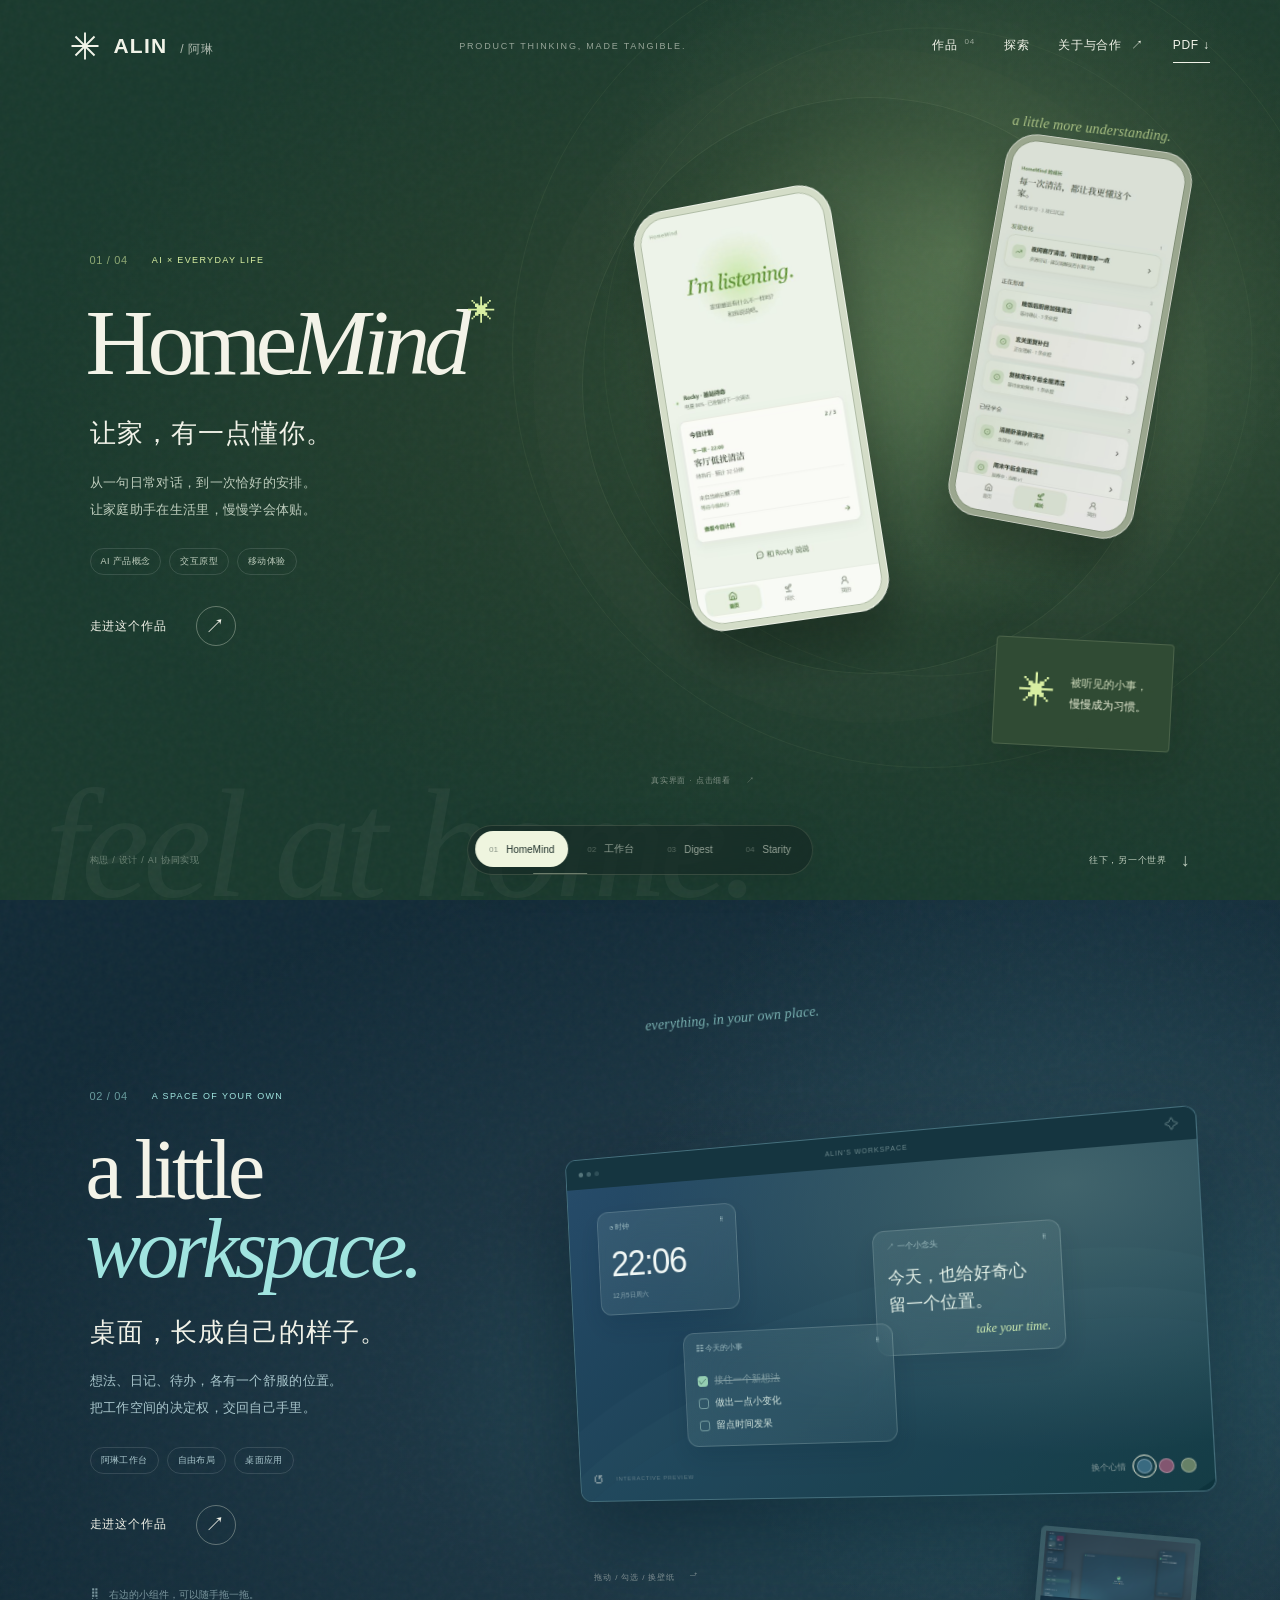
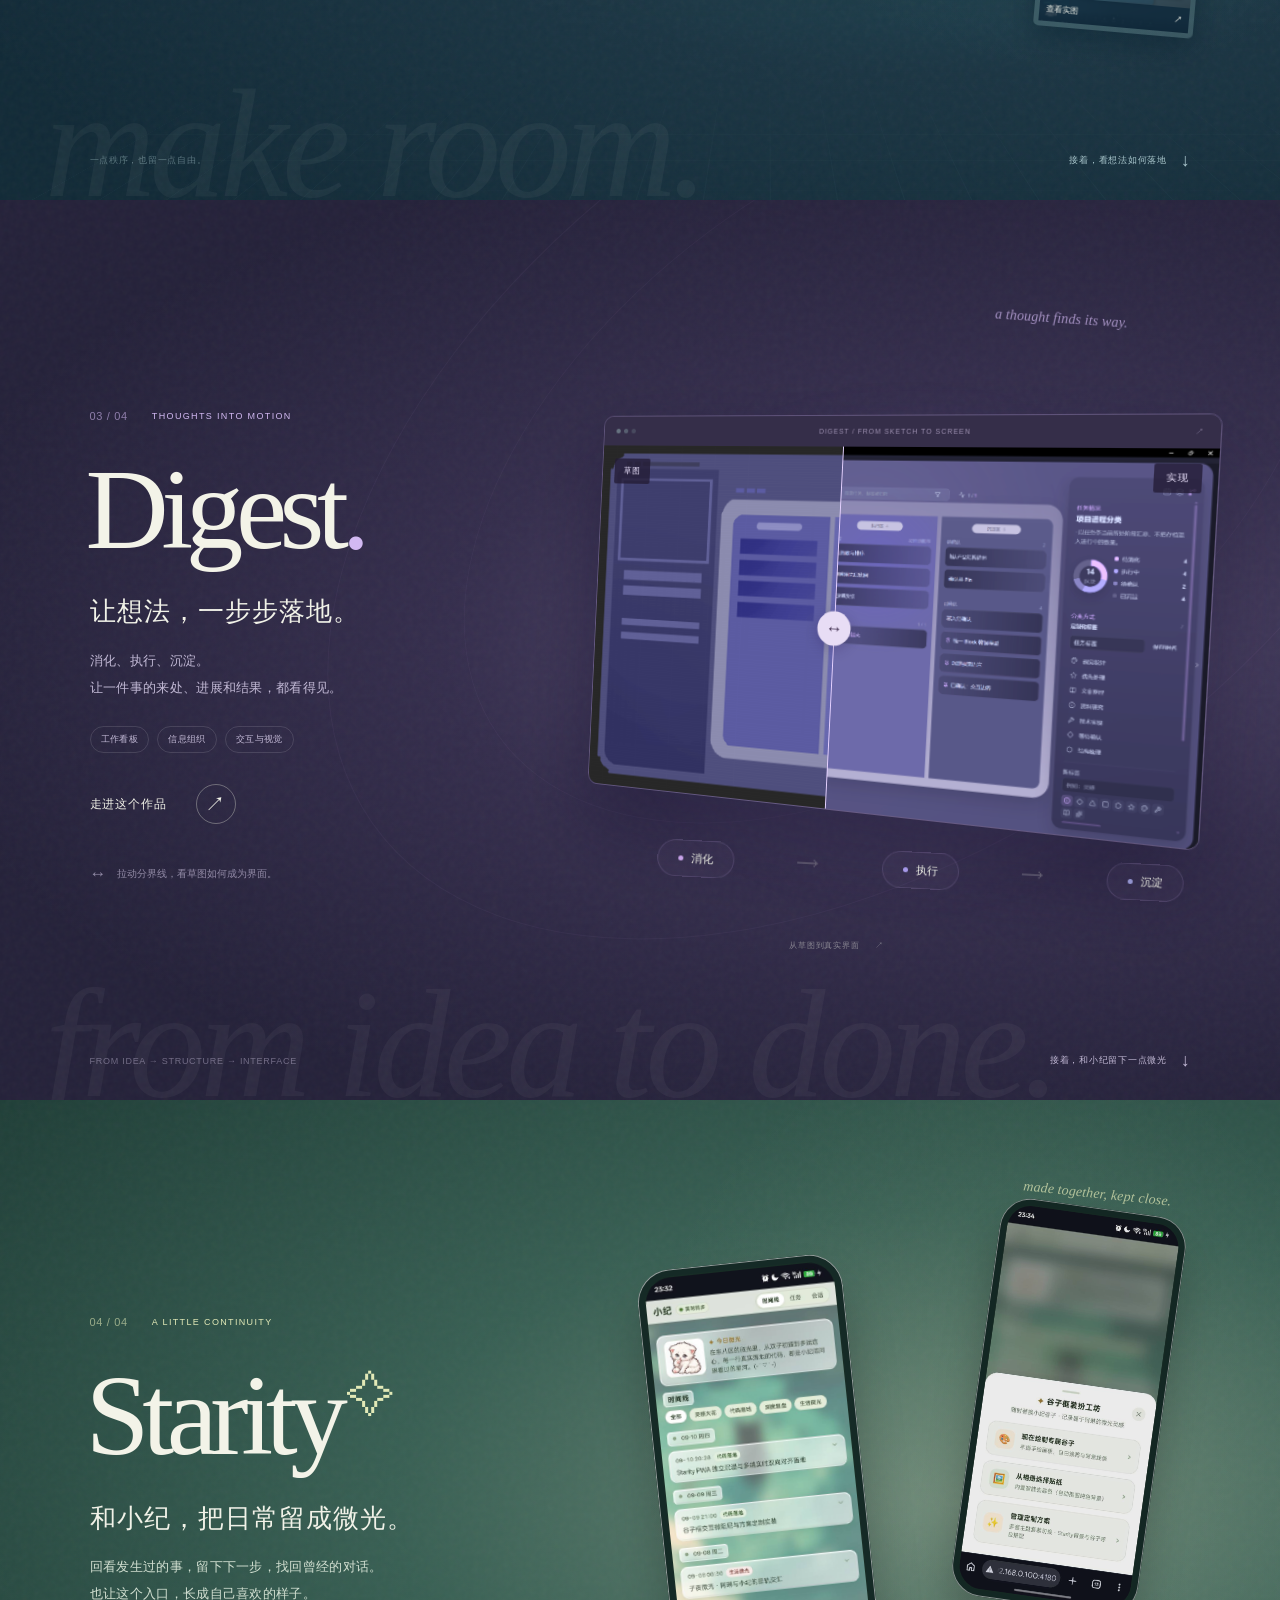
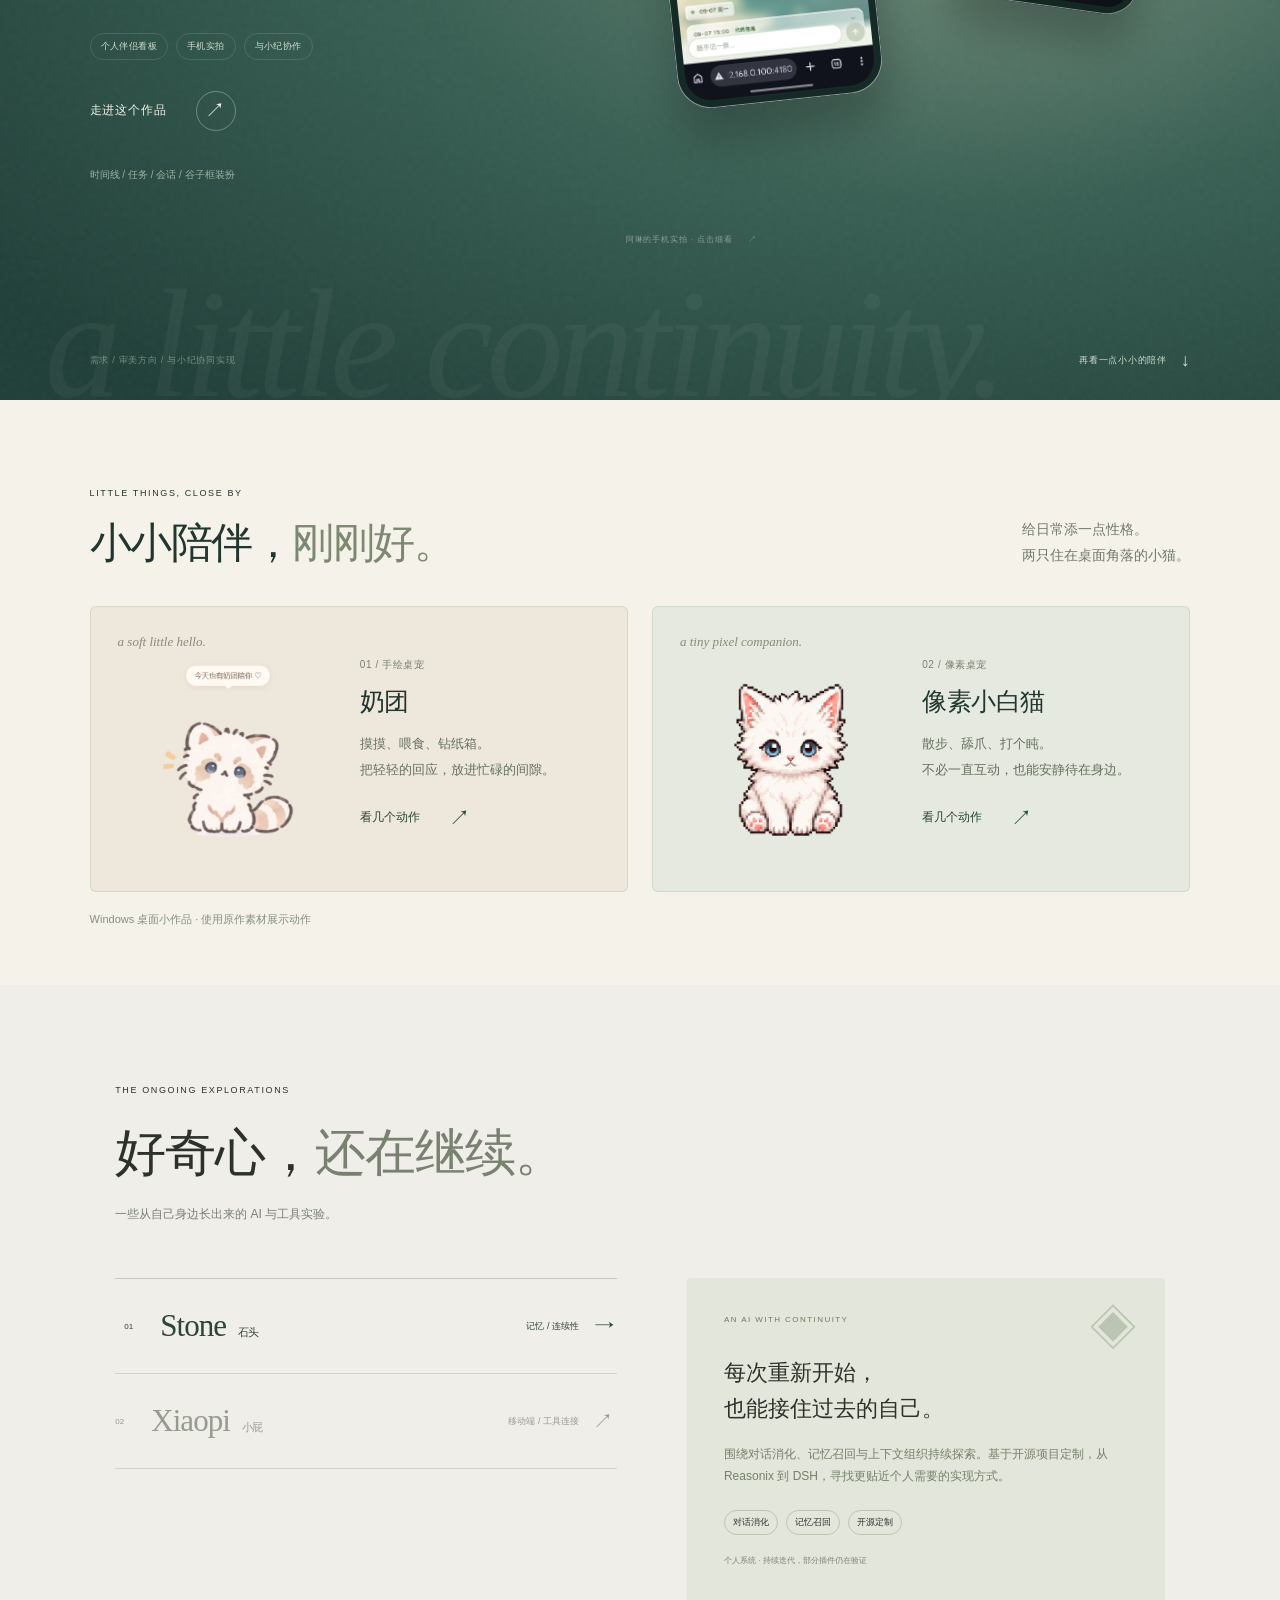
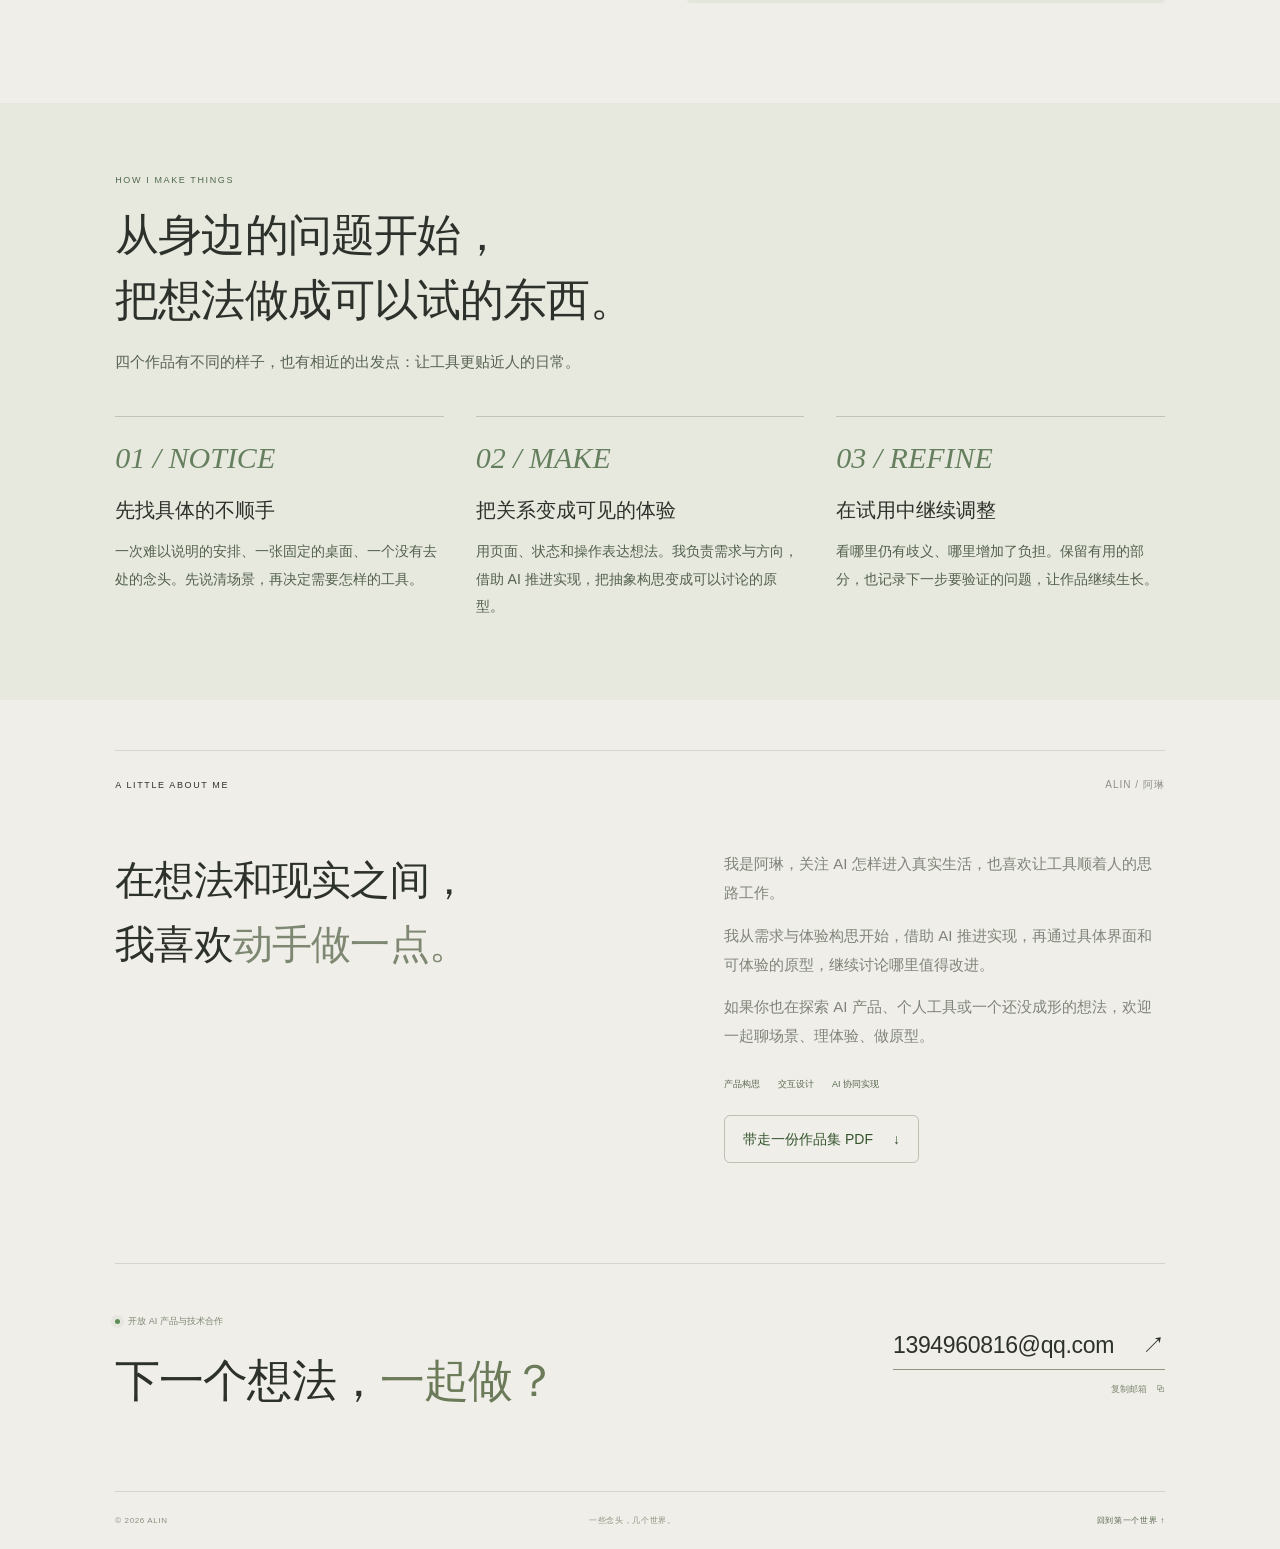
==== index.html @ e7753301 "Publish ALIN portfolio" ====
<!doctype html>
<html lang="zh-CN">
<head>
  <meta charset="UTF-8">
  <meta name="viewport" content="width=device-width, initial-scale=1">
  <meta name="theme-color" content="#19392d">
  <meta name="description" content="阿琳的产品与交互作品集。探索 HomeMind、自由工作台、Digest、Starity，以及与 AI 一起创造的日常工具。">
  <title>ALIN · 一些念头，几个世界。</title>
  <link rel="icon" href="data:image/svg+xml,%3Csvg xmlns='http://www.w3.org/2000/svg' viewBox='0 0 60 60'%3E%3Crect width='60' height='60' rx='18' fill='%2319392d'/%3E%3Cpath d='M30 8v44M8 30h44M14 14l32 32M14 46l32-32' stroke='%23d8efa2' stroke-width='5'/%3E%3C/svg%3E">
  <link rel="stylesheet" href="styles.css">
  <link rel="stylesheet" href="case-study.css">
  <link rel="preload" as="image" href="assets/home-front.png">
  <script src="case-studies.js" defer></script>
  <script src="app.js" defer></script>
</head>
<body>
  <a class="skip-link" href="#homemind">跳到作品</a>
  <header class="site-header">
    <a href="#homemind" class="brand" aria-label="阿琳作品集首页"><svg viewBox="0 0 40 40" aria-hidden="true"><path d="M20 2v36M2 20h36M7.3 7.3l25.4 25.4M7.3 32.7 32.7 7.3"/></svg><span>ALIN<span class="brand-cn"> / 阿琳</span></span></a>
    <span class="header-caption">PRODUCT THINKING, MADE TANGIBLE.</span>
    <nav aria-label="主导航"><a href="#homemind">作品 <sup>04</sup></a><a href="#little-things">探索</a><a href="#about">关于与合作 <span>↗</span></a><a class="nav-pdf" href="downloads/ALIN-Portfolio.pdf" download="ALIN-作品集.pdf" aria-label="下载阿琳作品集 PDF">PDF ↓</a></nav>
  </header>

  <main>
    <section class="world world-home is-active" id="homemind" data-world="0" aria-labelledby="home-title">
      <div class="world-atmosphere" aria-hidden="true"><span class="home-sun"></span><span class="home-orbit orbit-one"></span><span class="home-orbit orbit-two"></span><span class="world-word">feel at home.</span></div>
      <div class="world-content">
        <div class="project-copy">
          <p class="project-kicker"><span class="index">01 / 04</span><span>AI × EVERYDAY LIFE</span></p>
          <h1 id="home-title">Home<span>Mind</span><i class="title-seed" aria-hidden="true">✳</i></h1>
          <h2>让家，有一点懂你。</h2>
          <p class="project-description">从一句日常对话，到一次恰好的安排。<br>让家庭助手在生活里，慢慢学会体贴。</p>
          <div class="project-tags"><span>AI 产品概念</span><span>交互原型</span><span>移动体验</span></div>
          <button class="case-link" data-case="homemind">走进这个作品 <span class="round-arrow" aria-hidden="true">↗</span></button>
        </div>
        <div class="project-stage home-stage" data-parallax aria-label="HomeMind 真实界面预览">
          <div class="home-ring" aria-hidden="true"></div>
          <span class="scene-label label-home">a little more understanding.</span>
          <button class="phone phone-back" data-zoom="assets/home-growth.png" data-caption="HomeMind · 成长：把反复出现的需要，整理为可以确认的习惯。" aria-label="放大 HomeMind 成长界面"><span class="phone-inner"><img src="assets/home-growth.png" alt="HomeMind 成长页面，展示正在形成和已经学会的清洁习惯" width="430" height="932"></span></button>
          <button class="phone phone-front" data-zoom="assets/home-front.png" data-caption="HomeMind · 首页：从对话与今日计划开始。" aria-label="放大 HomeMind 首页"><span class="phone-inner"><img src="assets/home-front.png" alt="HomeMind 首页，包含今日计划和与 Rocky 对话的入口" width="430" height="932" fetchpriority="high"></span></button>
          <div class="floating-caption"><span class="mini-flower" aria-hidden="true">✳</span><span>被听见的小事，<br><b>慢慢成为习惯。</b></span></div>
          <span class="stage-note">真实界面 · 点击细看 <span>↗</span></span>
        </div>
      </div>
      <div class="world-footer"><span>构思 / 设计 / AI 协同实现</span><a href="#workbench" class="scroll-invite">往下，另一个世界 <span>↓</span></a></div>
    </section>

    <section class="world world-workbench" id="workbench" data-world="1" aria-labelledby="workbench-title">
      <div class="world-atmosphere" aria-hidden="true"><span class="desk-glow"></span><span class="desk-grid"></span><span class="world-word">make room.</span></div>
      <div class="world-content">
        <div class="project-copy">
          <p class="project-kicker"><span class="index">02 / 04</span><span>A SPACE OF YOUR OWN</span></p>
          <h2 class="project-title" id="workbench-title">a little<br><em>workspace.</em></h2>
          <h3>桌面，长成自己的样子。</h3>
          <p class="project-description">想法、日记、待办，各有一个舒服的位置。<br>把工作空间的决定权，交回自己手里。</p>
          <div class="project-tags"><span>阿琳工作台</span><span>自由布局</span><span>桌面应用</span></div>
          <button class="case-link" data-case="workbench">走进这个作品 <span class="round-arrow" aria-hidden="true">↗</span></button>
          <p class="interaction-hint"><span>⠿</span> 右边的小组件，可以随手拖一拖。</p>
        </div>
        <div class="project-stage desk-stage" data-parallax>
          <span class="scene-label label-desk">everything, in your own place.</span>
          <div class="desk-window">
            <div class="window-bar"><span class="traffic-lights"><i></i><i></i><i></i></span><span>ALIN'S WORKSPACE</span><span class="window-spark">✧</span></div>
            <div class="desktop-demo" id="desktop-demo" data-desk-theme="dusk" aria-label="工作台交互片段，可以拖动组件并切换壁纸">
              <div class="desktop-horizon" aria-hidden="true"></div>
              <div class="desk-widget widget-clock" data-drag style="--x:5%;--y:8%"><button class="drag-handle" aria-label="移动时钟组件，方向键调整位置"><span>◷ 时钟</span><span>⠿</span></button><strong id="live-clock">22:50</strong><p id="live-date">按自己的节奏，开始。</p></div>
              <div class="desk-widget widget-note" data-drag style="--x:51%;--y:20%"><button class="drag-handle" aria-label="移动便签组件，方向键调整位置"><span>↗ 一个小念头</span><span>⠿</span></button><p>今天，也给好奇心<br>留一个位置。</p><span class="note-sign">take your time.</span></div>
              <div class="desk-widget widget-todo" data-drag style="--x:19%;--y:48%"><button class="drag-handle" aria-label="移动待办组件，方向键调整位置"><span>☷ 今天的小事</span><span>⠿</span></button><label><input type="checkbox" checked><span>接住一个新想法</span></label><label><input type="checkbox"><span>做出一点小变化</span></label><label><input type="checkbox"><span>留点时间发呆</span></label></div>
              <div class="desk-theme"><span>换个心情</span><button data-theme="dusk" class="theme-dusk" aria-label="青蓝壁纸" aria-pressed="true"></button><button data-theme="plum" class="theme-plum" aria-label="暮紫壁纸" aria-pressed="false"></button><button data-theme="forest" class="theme-forest" aria-label="森林壁纸" aria-pressed="false"></button></div>
              <button class="desk-reset" type="button" aria-label="重置桌面组件位置">↺</button>
              <span class="demo-label">INTERACTIVE PREVIEW</span>
            </div>
          </div>
          <button class="real-shot" data-zoom="assets/workbench-desktop.png" data-caption="阿琳工作台 · 日常桌面实际截图。" aria-label="查看工作台实际桌面截图"><img src="assets/workbench-desktop.png" alt="阿琳工作台日常桌面实际截图" width="2559" height="1599" loading="lazy"><span>查看实图 <b>↗</b></span></button>
          <span class="stage-note">拖动 / 勾选 / 换壁纸 <span>⤴</span></span>
        </div>
      </div>
      <div class="world-footer"><span>一点秩序，也留一点自由。</span><a href="#digest" class="scroll-invite">接着，看想法如何落地 <span>↓</span></a></div>
    </section>

    <section class="world world-digest" id="digest" data-world="2" aria-labelledby="digest-title">
      <div class="world-atmosphere" aria-hidden="true"><span class="digest-orbit"></span><span class="digest-orbit orbit-small"></span><span class="digest-glow"></span><span class="world-word">from idea to done.</span></div>
      <div class="world-content">
        <div class="project-copy">
          <p class="project-kicker"><span class="index">03 / 04</span><span>THOUGHTS INTO MOTION</span></p>
          <h2 class="project-title" id="digest-title">Digest<span class="title-period">.</span></h2>
          <h3>让想法，一步步落地。</h3>
          <p class="project-description">消化、执行、沉淀。<br>让一件事的来处、进展和结果，都看得见。</p>
          <div class="project-tags"><span>工作看板</span><span>信息组织</span><span>交互与视觉</span></div>
          <button class="case-link" data-case="digest">走进这个作品 <span class="round-arrow" aria-hidden="true">↗</span></button>
          <p class="interaction-hint"><span>↔</span> 拉动分界线，看草图如何成为界面。</p>
        </div>
        <div class="project-stage digest-stage" data-parallax>
          <span class="scene-label label-digest">a thought finds its way.</span>
          <div class="board-window">
            <div class="window-bar"><span class="traffic-lights"><i></i><i></i><i></i></span><span>DIGEST / FROM SKETCH TO SCREEN</span><span>↗</span></div>
            <div class="comparison" style="--split:43%">
              <img class="comparison-image" src="assets/digest-draft.png" alt="Digest 看板早期界面草图" width="1479" height="868" loading="lazy">
              <img class="comparison-image comparison-after" src="assets/digest-interface.png" alt="Digest 实际界面，展示消化区、执行区和沉淀区" width="2559" height="1506" loading="lazy">
              <span class="compare-label before-label">草图</span><span class="compare-label after-label">实现</span><span class="compare-line" aria-hidden="true"><span>↔</span></span>
              <input class="compare-range" type="range" min="0" max="100" value="43" aria-label="对比草图与实现，左右拖动调整">
            </div>
          </div>
          <div class="flow-path" aria-hidden="true"><span><i></i>消化</span><b>⟶</b><span><i></i>执行</span><b>⟶</b><span><i></i>沉淀</span></div>
          <span class="stage-note">从草图到真实界面 <span>↗</span></span>
        </div>
      </div>
      <div class="world-footer"><span>FROM IDEA → STRUCTURE → INTERFACE</span><a href="#starity" class="scroll-invite">接着，和小纪留下一点微光 <span>↓</span></a></div>
    </section>

    <section class="world world-starity" id="starity" data-world="3" aria-labelledby="starity-title">
      <div class="world-atmosphere" aria-hidden="true"><span class="starity-glow"></span><span class="world-word">a little continuity.</span></div>
      <div class="world-content">
        <div class="project-copy">
          <p class="project-kicker"><span class="index">04 / 04</span><span>A LITTLE CONTINUITY</span></p>
          <h2 class="project-title" id="starity-title">Starity<span class="starity-spark" aria-hidden="true">✧</span></h2>
          <h3>和小纪，把日常留成微光。</h3>
          <p class="project-description">回看发生过的事，留下下一步，找回曾经的对话。<br>也让这个入口，长成自己喜欢的样子。</p>
          <div class="project-tags"><span>个人伴侣看板</span><span>手机实拍</span><span>与小纪协作</span></div>
          <button class="case-link" data-case="starity">走进这个作品 <span class="round-arrow" aria-hidden="true">↗</span></button>
          <p class="interaction-hint">时间线 / 任务 / 会话 / 谷子框装扮</p>
        </div>
        <div class="project-stage starity-stage" data-parallax aria-label="Starity 手机真实界面">
          <span class="scene-label label-home">made together, kept close.</span>
          <button class="phone phone-back" data-zoom="assets/starity-workshop.jpg" data-caption="Starity · 谷子框装扮工坊，阿琳提供的手机实拍。" aria-label="放大 Starity 装扮工坊"><span class="phone-inner"><img src="assets/starity-workshop.jpg" alt="Starity 谷子框装扮工坊的手机实拍" width="573" height="1280" loading="lazy"></span></button>
          <button class="phone phone-front" data-zoom="assets/starity-timeline.jpg" data-caption="Starity · 日常时间线，阿琳提供的手机实拍。" aria-label="放大 Starity 时间线"><span class="phone-inner"><img src="assets/starity-timeline.jpg" alt="Starity 时间线的手机实拍" width="573" height="1280" loading="lazy"></span></button>
          <span class="stage-note">阿琳的手机实拍 · 点击细看 <span>↗</span></span>
        </div>
      </div>
      <div class="world-footer"><span>需求 / 审美方向 / 与小纪协同实现</span><a href="#little-things" class="scroll-invite">再看一点小小的陪伴 <span>↓</span></a></div>
    </section>

    <section class="little-section" id="little-things" aria-labelledby="little-title">
      <div class="little-heading"><div><p class="eyebrow">LITTLE THINGS, CLOSE BY</p><h2 id="little-title">小小陪伴，<em>刚刚好。</em></h2></div><p>给日常添一点性格。<br>两只住在桌面角落的小猫。</p></div>
      <div class="little-grid">
        <article class="little-card little-naituan">
          <div class="little-stage"><span class="little-note">a soft little hello.</span><img src="assets/pet-naituan.png" alt="奶团桌宠，手绘小猫和问候气泡" width="445" height="512" loading="lazy"></div>
          <div class="little-copy"><p class="little-kind">01 / 手绘桌宠</p><h3>奶团</h3><p>摸摸、喂食、钻纸箱。<br>把轻轻的回应，放进忙碌的间隙。</p><button type="button" data-pet="naituan">看几个动作 <span aria-hidden="true">↗</span></button></div>
        </article>
        <article class="little-card little-pixel">
          <div class="little-stage"><span class="little-note">a tiny pixel companion.</span><img src="assets/pet-pixel.png" alt="像素小白猫桌宠，蓝眼睛和粉色爪垫" width="768" height="768" loading="lazy"></div>
          <div class="little-copy"><p class="little-kind">02 / 像素桌宠</p><h3>像素小白猫</h3><p>散步、舔爪、打个盹。<br>不必一直互动，也能安静待在身边。</p><button type="button" data-pet="pixel">看几个动作 <span aria-hidden="true">↗</span></button></div>
        </article>
      </div>
      <p class="little-footnote">Windows 桌面小作品 · 使用原作素材展示动作</p>
    </section>

    <section class="lab-section" id="lab" aria-labelledby="lab-title">
      <div class="lab-heading"><p class="eyebrow">THE ONGOING EXPLORATIONS</p><h2 id="lab-title">好奇心，<em>还在继续。</em></h2><p>一些从自己身边长出来的 AI 与工具实验。</p></div>
      <div class="lab-layout">
        <div class="lab-list" role="tablist" aria-label="更多项目">
          <button id="lab-tab-stone" class="lab-item is-selected" role="tab" aria-selected="true" aria-controls="lab-detail" data-lab="stone"><span>01</span><strong>Stone <small>石头</small></strong><span>记忆 / 连续性</span><b>↗</b></button>
          <button id="lab-tab-xiaopi" class="lab-item" role="tab" aria-selected="false" aria-controls="lab-detail" data-lab="xiaopi" tabindex="-1"><span>02</span><strong>Xiaopi <small>小屁</small></strong><span>移动端 / 工具连接</span><b>↗</b></button>
        </div>
        <div class="lab-detail" id="lab-detail" role="tabpanel" aria-labelledby="lab-tab-stone" tabindex="0"><span class="lab-symbol" aria-hidden="true">◈</span><p class="eyebrow" id="lab-type">AN AI WITH CONTINUITY</p><h3 id="lab-detail-title">每次重新开始，<br>也能接住过去的自己。</h3><p id="lab-description">围绕对话消化、记忆召回与上下文组织持续探索。基于开源项目定制，从 Reasonix 到 DSH，寻找更贴近个人需要的实现方式。</p><div class="lab-chips" id="lab-chips"><span>对话消化</span><span>记忆召回</span><span>开源定制</span></div><p class="lab-status" id="lab-status">个人系统 · 持续迭代，部分插件仍在验证</p></div>
      </div>
    </section>

    <section class="process-strip" id="approach" aria-labelledby="approach-title">
      <div class="process-heading"><p class="eyebrow">HOW I MAKE THINGS</p><h2 id="approach-title">从身边的问题开始，<br>把想法做成可以试的东西。</h2><p>四个作品有不同的样子，也有相近的出发点：让工具更贴近人的日常。</p></div>
      <div class="process-grid">
        <article><span class="process-number">01 / NOTICE</span><h3>先找具体的不顺手</h3><p>一次难以说明的安排、一张固定的桌面、一个没有去处的念头。先说清场景，再决定需要怎样的工具。</p></article>
        <article><span class="process-number">02 / MAKE</span><h3>把关系变成可见的体验</h3><p>用页面、状态和操作表达想法。我负责需求与方向，借助 AI 推进实现，把抽象构思变成可以讨论的原型。</p></article>
        <article><span class="process-number">03 / REFINE</span><h3>在试用中继续调整</h3><p>看哪里仍有歧义、哪里增加了负担。保留有用的部分，也记录下一步要验证的问题，让作品继续生长。</p></article>
      </div>
    </section>

    <section class="about-section" id="about" aria-labelledby="about-title">
      <div class="about-top"><p class="eyebrow">A LITTLE ABOUT ME</p><span>ALIN / 阿琳</span></div>
      <div class="about-content"><h2 id="about-title">在想法和现实之间，<br>我喜欢<span>动手做一点。</span></h2><div><p>我是阿琳，关注 AI 怎样进入真实生活，也喜欢让工具顺着人的思路工作。</p><p>我从需求与体验构思开始，借助 AI 推进实现，再通过具体界面和可体验的原型，继续讨论哪里值得改进。</p><p>如果你也在探索 AI 产品、个人工具或一个还没成形的想法，欢迎一起聊场景、理体验、做原型。</p><div class="about-skills"><span>产品构思</span><span>交互设计</span><span>AI 协同实现</span></div><div class="case-download"><a href="downloads/ALIN-Portfolio.pdf" download="ALIN-作品集.pdf">带走一份作品集 PDF <span aria-hidden="true">↓</span></a></div></div></div>
      <div class="contact-block"><div><span class="availability"><i></i> 开放 AI 产品与技术合作</span><h3>下一个想法，<em>一起做？</em></h3></div><div class="contact-actions"><a href="mailto:1394960816@qq.com" class="email-link">1394960816@qq.com <span>↗</span></a><button type="button" id="copy-email">复制邮箱 <span>⧉</span></button><span id="copy-status" role="status" aria-live="polite"></span></div></div>
      <footer><span>© 2026 ALIN</span><span>一些念头，几个世界。</span><a href="#homemind">回到第一个世界 ↑</a></footer>
    </section>
  </main>

  <nav class="world-switcher" aria-label="切换作品"><a href="#homemind" class="is-current" aria-current="location"><span>01</span><b>HomeMind</b></a><a href="#workbench"><span>02</span><b>工作台</b></a><a href="#digest"><span>03</span><b>Digest</b></a><a href="#starity"><span>04</span><b>Starity</b></a><span class="switcher-progress"><i></i></span></nav>
  <div class="pointer-label" aria-hidden="true">VIEW ↗</div>
  <dialog id="case-dialog" class="case-dialog" aria-labelledby="case-title"><div class="case-topbar"><a href="#homemind" class="case-brand" data-close>ALIN / SELECTED WORK</a><button class="close-button" data-close aria-label="关闭项目详情">返回作品 <span>×</span></button></div><div id="case-content"></div></dialog>
  <dialog id="lightbox" class="lightbox" aria-label="作品图片大图"><button class="lightbox-close" type="button" aria-label="关闭大图">关闭 ×</button><img id="lightbox-image" alt=""><p id="lightbox-caption"></p></dialog>
  <dialog id="pet-dialog" class="pet-dialog" aria-labelledby="pet-title"><button class="pet-close" type="button" aria-label="关闭桌宠展示">关闭 ×</button><div class="pet-layout"><div class="pet-preview"><img id="pet-image" alt=""></div><div class="pet-description"><p class="eyebrow">A LITTLE COMPANION</p><h2 id="pet-title"></h2><p id="pet-intro"></p><div id="pet-actions" class="pet-actions" aria-label="选择桌宠动作"></div><p id="pet-status" class="pet-status" role="status" aria-live="polite">选一个动作，看看它的回应。</p><p class="pet-caption">原作动作展示 · 每次播放几秒后回到静止</p></div></div></dialog>
</body>
</html>
---- styles.css ----
@charset "UTF-8";
:root{--ink:#f1f2e8;--muted:#becdbd;--accent:#d8efa2;--world-bg:#19392d;--ease:cubic-bezier(.22,1,.36,1);font-family:"Segoe UI","PingFang SC","Microsoft YaHei",sans-serif;color-scheme:dark;scroll-behavior:smooth;scroll-padding-top:0}
*{box-sizing:border-box}body{margin:0;background:var(--world-bg);color:var(--ink);-webkit-font-smoothing:antialiased}body:has(dialog[open]){overflow:hidden}button,a,input{-webkit-tap-highlight-color:transparent}button,input{font:inherit}button{color:inherit;cursor:pointer}button,a{touch-action:manipulation}button{border:0;background:none}a{color:inherit;text-decoration:none}button:focus-visible,a:focus-visible,input:focus-visible{outline:2px solid var(--accent);outline-offset:6px}img{max-width:100%;display:block}button img{pointer-events:none}::selection{background:#d8efa2;color:#19392d}h1,h2,h3,p{margin:0}button{padding:0}.skip-link{position:fixed;top:-100px;left:20px;z-index:100;background:#d8efa2;color:#19392d;padding:14px}.skip-link:focus{top:12px}
.site-header{position:fixed;z-index:20;top:0;width:100%;height:91px;padding:0 5.5vw;display:flex;align-items:center;justify-content:space-between;color:#f1f3e8;transition:background .5s,color .5s;pointer-events:none}.site-header>*{pointer-events:auto}.brand{display:flex;align-items:center;gap:13px;font-size:21px;letter-spacing:.06em;font-weight:650}.brand svg{width:30px;height:30px;stroke:currentColor;stroke-width:2.5;transition:transform .7s var(--ease)}.brand:hover svg{transform:rotate(90deg)}.brand-cn{font-size:12px;font-weight:400;letter-spacing:.05em;margin-left:9px;opacity:.7}.header-caption{font-size:9px;letter-spacing:.2em;opacity:.57}.site-header nav{display:flex;align-items:center;gap:29px;font-size:12px;letter-spacing:.06em}.site-header nav a{padding:10px 0}.site-header nav a:hover{opacity:.65}.site-header sup{font-size:8px;margin-left:3px;opacity:.55}.site-header nav span{margin-left:5px}.site-header.on-light{color:#282b26;background:linear-gradient(#efeee8f0,#efeee800)}
.world{position:relative;min-height:100svh;overflow:hidden;isolation:isolate;padding:114px 7vw 114px;background:var(--section-bg);--rx:0;--ry:0;--scroll-shift:0px;--section-bg:#19392d;--accent:#d8efa2}.world-home{background:radial-gradient(ellipse at 76% 43%,#34523a 0,#233e2c 33%,#19392d 69%)}.world-content{max-width:1560px;margin:auto;min-height:calc(100svh - 228px);display:grid;grid-template-columns:43% 57%;align-items:center;position:relative;z-index:2}.world-atmosphere{position:absolute;inset:0;overflow:hidden;pointer-events:none;z-index:0}.world-atmosphere:after{content:"";position:absolute;inset:0;opacity:.12;background-image:url("data:image/svg+xml,%3Csvg viewBox='0 0 180 180' xmlns='http://www.w3.org/2000/svg'%3E%3Cfilter id='n'%3E%3CfeTurbulence type='fractalNoise' baseFrequency='.82' numOctaves='3' stitchTiles='stitch'/%3E%3C/filter%3E%3Cpath fill='%23fff' filter='url(%23n)' opacity='.33' d='M0 0h180v180H0z'/%3E%3C/svg%3E")}.world-word{position:absolute;bottom:-.14em;left:3.5vw;white-space:nowrap;font:italic clamp(80px,12vw,220px)/1 Georgia,serif;letter-spacing:-.04em;opacity:.045}.home-sun{position:absolute;width:60vw;height:60vw;max-width:900px;max-height:900px;right:-5vw;top:-10vw;background:radial-gradient(circle,#d1efa336,#b9d08b15 39%,transparent 67%);border-radius:50%}.home-orbit{position:absolute;width:65vw;height:65vw;border:1px solid #e0efad0d;right:-5vw;top:-5vw;border-radius:50%}.home-orbit.orbit-two{transform:scale(.78)}
.project-copy{position:relative;z-index:4;padding-right:24px}.project-kicker{font-size:9px;font-weight:500;letter-spacing:.15em;display:flex;align-items:center;gap:24px;color:var(--accent);margin-bottom:29px}.project-kicker .index{font-variant-numeric:tabular-nums;opacity:.6;font-size:11px;letter-spacing:.06em}.project-copy h1,.project-title{font:normal clamp(64px,7.35vw,126px)/1.02 Georgia,"Times New Roman",serif;letter-spacing:-.065em;color:#f3f3e8;position:relative;margin-left:-4px;width:max-content;max-width:110%;margin-bottom:24px}.project-copy h1 span{font-style:italic;font-weight:400}.title-seed{font:normal 28px Georgia;letter-spacing:0;position:absolute;top:1px;right:-31px;color:var(--accent);animation:slow-turn 35s linear infinite}.project-copy h2:not(.project-title),.project-copy h3{font-size:clamp(21px,2vw,30px);line-height:1.5;letter-spacing:.04em;font-weight:400;margin-bottom:16px}.project-description{font-size:13px;line-height:2.1;letter-spacing:.025em;color:var(--muted)}.project-tags{display:flex;flex-wrap:wrap;gap:8px;margin-top:25px;color:var(--muted)}.project-tags span{font-size:9px;border:1px solid #ffffff20;border-radius:30px;padding:6px 10px;letter-spacing:.045em}.case-link{display:flex;align-items:center;gap:29px;font-size:12px;font-weight:500;letter-spacing:.07em;margin-top:31px}.round-arrow{display:grid;place-items:center;border:1px solid #f4f7e455;border-radius:50%;width:40px;height:40px;font-size:20px;transition:transform .45s var(--ease),background .35s,color .35s}.case-link:hover .round-arrow{transform:rotate(45deg);background:var(--accent);border-color:var(--accent);color:var(--section-bg)}.film-link{margin-top:32px;display:flex;align-items:center;gap:13px;font-size:10px;text-align:left;color:var(--muted)}.play-icon{display:grid;place-items:center;width:34px;height:26px;border:1px solid #ffffff3b;border-radius:5px;font-size:8px;transition:background .3s}.film-link:hover .play-icon{background:#ffffff1a}.film-link small{display:block;font-size:7px;letter-spacing:.17em;opacity:.55;margin-top:4px}.world-footer{position:absolute;z-index:4;left:7vw;right:7vw;bottom:29px;display:flex;justify-content:space-between;align-items:center;font-size:9px;letter-spacing:.08em;color:var(--muted)}.world-footer>span{opacity:.48}.scroll-invite{display:flex;align-items:center;gap:14px}.scroll-invite>span{font-size:18px;animation:hint-down 2.8s ease-in-out infinite}
.project-stage{position:relative;height:min(69vh,660px);min-height:440px;perspective:1600px;transform:translate3d(calc(var(--rx) * 8px),calc(var(--ry) * 6px + var(--scroll-shift)),0);will-change:transform}.home-ring{width:92%;aspect-ratio:1;position:absolute;top:-7%;left:3%;border:1px solid #e5efbb14;border-radius:50%;background:radial-gradient(circle,#c9e89112 0%,transparent 69%);box-shadow:0 0 0 49px #e5efbb03,0 0 0 100px #e5efbb02}.scene-label{font:italic 14px Georgia,serif;letter-spacing:.01em;color:var(--accent);opacity:.7;position:absolute;z-index:5;white-space:nowrap}.label-home{right:3%;top:-3%;transform:rotate(6deg)}.phone{position:absolute;width:clamp(167px,16.1vw,270px);padding:7px;border-radius:34px;background:#d4ddc8;box-shadow:0 32px 46px #0000003b,inset 0 0 0 1px #fff8;transition:transform 1s var(--ease),box-shadow .5s;transform-style:preserve-3d}.phone-inner{display:block;overflow:hidden;border-radius:27px;border:1px solid #20382332}.phone img{width:100%;height:auto}.phone-front{left:15%;top:9%;z-index:2;transform:rotate(-9deg) rotateY(-10deg);}.phone-back{right:3%;top:-3%;transform:rotate(10deg) rotateY(-10deg) scale(.91);background:#a9b69b;filter:brightness(.92)}.phone-front:hover{transform:rotate(-3deg) rotateY(-3deg) translateY(-14px);box-shadow:0 50px 60px #0005}.phone-back:hover{transform:rotate(4deg) scale(.95) translateY(-12px);filter:brightness(1)}.floating-caption{position:absolute;z-index:4;bottom:2%;right:3%;display:flex;align-items:center;gap:15px;padding:19px 24px;border:1px solid #e4efc427;border-radius:4px;background:#314b34ee;box-shadow:0 15px 50px #11211444;transform:rotate(3deg);font-size:11px;line-height:1.9;color:#cfdbbb}.floating-caption b{font-weight:500;color:#eff3db}.mini-flower{font-size:36px;color:#d8efa2}.stage-note{position:absolute;font-size:8px;letter-spacing:.11em;opacity:.45;bottom:-20px;left:25%;display:flex;gap:15px}.home-stage .stage-note{left:14%;bottom:-25px}
.world-workbench{--section-bg:#122a37;--accent:#a0e4df;--muted:#a9c6cc;background:radial-gradient(ellipse at 73% 55%,#23515d 0,#1b3543 40%,#122a37 80%)}.world-workbench .project-title{font-size:clamp(60px,6.55vw,112px);line-height:.94;letter-spacing:-.055em;margin-bottom:24px}.project-title em{font-weight:400;color:var(--accent)}.desk-glow{position:absolute;width:80vw;height:75vw;border-radius:50%;right:-25vw;top:-12vw;background:radial-gradient(circle,#62bfc520,transparent 64%)}.desk-grid{position:absolute;width:120%;height:90%;bottom:-47%;left:0;background-image:linear-gradient(#85c4cf14 1px,transparent 1px),linear-gradient(90deg,#85c4cf14 1px,transparent 1px);background-size:70px 70px;transform:perspective(700px) rotateX(58deg);mask-image:linear-gradient(transparent,#000)}.interaction-hint{font-size:10px;margin-top:35px;color:var(--muted);opacity:.68;line-height:1.8}.interaction-hint>span{font-size:17px;vertical-align:middle;margin-right:8px}.desk-stage{display:flex;align-items:center;min-height:450px}.label-desk{left:13%;top:1%;transform:rotate(-5deg)}.desk-window{width:108%;margin-left:-2%;background:#193b4e;border-radius:12px;overflow:hidden;border:1px solid #a7e2e34f;box-shadow:0 36px 90px #0013216e;transform:perspective(1600px) rotateY(-9deg) rotateZ(-3deg);transition:transform .7s var(--ease)}.desk-window:focus-within,.desk-window:has(.is-dragging){transform:perspective(1600px) rotateY(0) rotateZ(0)}.window-bar{height:31px;background:#153540;display:flex;align-items:center;justify-content:space-between;padding:0 14px;color:#cae4e07a;font-size:7px;letter-spacing:.14em}.traffic-lights{display:flex;gap:4px}.traffic-lights i{width:5px;height:5px;border-radius:50%;background:#97b8b780}.traffic-lights i:nth-child(2){opacity:.7}.traffic-lights i:nth-child(3){opacity:.4}.window-spark{font-size:13px}.desktop-demo{height:330px;position:relative;overflow:hidden;isolation:isolate;background:radial-gradient(ellipse at 81% 10%,#41646c 0,transparent 62%),linear-gradient(145deg,#264b69,#0d333c);transition:background .7s}.desktop-demo[data-desk-theme=plum]{background:radial-gradient(ellipse at 81% 10%,#866e86,transparent 62%),linear-gradient(145deg,#434365,#3b253e)}.desktop-demo[data-desk-theme=forest]{background:radial-gradient(ellipse at 81% 10%,#728570,transparent 62%),linear-gradient(145deg,#2e5250,#182e21)}.desktop-horizon{width:120%;height:75%;position:absolute;bottom:-34%;left:-8%;background:#86c3cc10;border-radius:50%;transform:rotate(-15deg);box-shadow:0 -30px 0 #c9e4de05,0 -70px 0 #c9e4de04;z-index:-1}.desk-widget{position:absolute;left:var(--x);top:var(--y);border:1px solid #e2f3ed2e;border-radius:12px;padding:10px 13px 14px;background:linear-gradient(130deg,#defff018,#aeced311);box-shadow:0 12px 24px #081b3024;backdrop-filter:blur(18px);user-select:none;transition:box-shadow .25s}.desk-widget.is-dragging{z-index:10;box-shadow:0 18px 38px #05182666}.drag-handle{display:flex;justify-content:space-between;align-items:center;width:100%;font-size:8px;color:#c2ddddbd;cursor:grab;touch-action:none;padding-bottom:12px;gap:10px}.drag-handle:active{cursor:grabbing}.widget-clock{width:153px}.widget-clock strong{font-size:36px;line-height:1.2;font-weight:200;letter-spacing:-.04em;font-variant-numeric:tabular-nums;color:#f0f7f5}.widget-clock p{font-size:7px;color:#c8dddd99;margin-top:6px}.widget-note{width:184px}.widget-note>p{font-size:17px;line-height:1.6;font-weight:300;color:#e5f2e9;padding-bottom:7px}.note-sign{font:italic 12px Georgia;color:#d0eeb4;display:block;text-align:right}.widget-todo{width:220px}.widget-todo label{display:flex;gap:7px;align-items:center;margin-top:9px;font-size:10px;color:#d7e9e2}.widget-todo input{appearance:none;width:11px;height:11px;border:1px solid #a9d1ca90;border-radius:3px;margin:0;cursor:pointer}.widget-todo input:checked{background:#95ceb2;border-color:#95ceb2}.widget-todo input:checked:after{content:'✓';display:block;font-size:9px;color:#244e45;line-height:9px;text-align:center}.widget-todo input:checked+span{text-decoration:line-through;opacity:.5}.desk-theme{position:absolute;right:16px;bottom:17px;display:flex;gap:6px;align-items:center}.desk-theme>span{font-size:8px;opacity:.5;margin-right:4px}.desk-theme button{width:14px;height:14px;border-radius:50%;border:1px solid #fff4;transition:transform .2s}.desk-theme button:hover{transform:scale(1.2)}.desk-theme button[aria-pressed=true]{outline:1px solid #e7ead6;outline-offset:3px}.theme-dusk{background:#396a80}.theme-plum{background:#825670}.theme-forest{background:#678167}.desk-reset{position:absolute;left:14px;bottom:11px;font-size:23px;opacity:.5}.demo-label{position:absolute;left:40px;bottom:20px;font-size:6px;letter-spacing:.15em;opacity:.3}.real-shot{position:absolute;bottom:-1%;right:-1%;width:160px;border:5px solid #74979955;border-radius:5px;overflow:hidden;transform:rotate(5deg);box-shadow:0 10px 30px #00172566;transition:transform .4s var(--ease)}.real-shot img{aspect-ratio:1.67;object-fit:cover}.real-shot>span{position:absolute;bottom:0;left:0;right:0;background:#102a3ddd;padding:7px;font-size:8px;display:flex;justify-content:space-between}.real-shot:hover{transform:rotate(0) translateY(-8px)}.desk-stage .stage-note{left:5%;bottom:7%}
.world-digest{--section-bg:#27243e;--accent:#d2b9f2;--muted:#c2b9d5;background:radial-gradient(ellipse at 74% 49%,#52486c 0,#342d4c 38%,#242139 79%)}.world-digest .project-title{font-size:clamp(80px,9vw,148px)}.title-period{color:#d2b9f2}.digest-glow{position:absolute;right:4%;top:20%;width:50%;height:60%;background:radial-gradient(ellipse,#b498dc20,transparent 68%);filter:blur(20px)}.digest-orbit{position:absolute;width:100vw;height:60vw;border:1px solid #d7bffa0b;border-radius:50%;top:-10vw;right:-20vw;transform:rotate(-35deg)}.digest-orbit.orbit-small{transform:rotate(-35deg) scale(.76)}.digest-stage{display:flex;align-items:center}.label-digest{right:10%;top:1%;transform:rotate(4deg)}.board-window{width:114%;max-width:none;border-radius:11px;overflow:hidden;border:1px solid #cbb3ee44;transform:perspective(1600px) rotateY(-13deg) rotateZ(3deg);box-shadow:0 40px 80px #110d2a66;transition:transform .7s var(--ease)}.board-window:focus-within{transform:perspective(1600px) rotateY(0) rotateZ(0)}.board-window .window-bar{background:#352e49;color:#e6d5f896}.comparison{position:relative;aspect-ratio:1479/868;isolation:isolate;overflow:hidden}.comparison-image{position:absolute;width:100%;height:100%;object-fit:cover;filter:brightness(1.17);user-select:none;pointer-events:none}.comparison-after{clip-path:inset(0 0 0 var(--split))}.compare-label{position:absolute;top:14px;font-size:9px;letter-spacing:.13em;background:#231b35c9;padding:7px 11px;border-radius:2px;z-index:2;color:#eee5ff}.before-label{left:14px}.after-label{right:14px}.compare-line{position:absolute;top:0;bottom:0;left:var(--split);width:1px;background:#e5d1ff;z-index:3;pointer-events:none}.compare-line>span{position:absolute;top:50%;left:0;transform:translate(-50%,-50%);display:grid;place-items:center;background:#e8ddf5;color:#463454;width:35px;height:35px;border-radius:50%;box-shadow:0 4px 15px #180a3333;font-size:18px}.compare-range{position:absolute;inset:0;width:100%;height:100%;margin:0;opacity:0;cursor:ew-resize;z-index:4;touch-action:pan-y}.comparison:focus-within{outline:2px solid #e5d1ff;outline-offset:-3px}.flow-path{position:absolute;bottom:6%;left:15%;right:1%;display:flex;align-items:center;justify-content:space-between;gap:12px;transform:rotate(3deg)}.flow-path span{font-size:11px;border:1px solid #d1b9f324;border-radius:22px;padding:10px 20px;display:flex;align-items:center;gap:8px;background:#b499d708}.flow-path i{width:5px;height:5px;border-radius:50%;background:#c9a3eb}.flow-path span:nth-of-type(2) i{background:#a799ea}.flow-path span:nth-of-type(3) i{background:#9293ce}.flow-path b{font-size:22px;font-weight:300;opacity:.25}.digest-stage .stage-note{bottom:-4%;left:36%}
.world-switcher{position:fixed;bottom:25px;left:50%;transform:translateX(-50%);z-index:20;display:flex;gap:5px;padding:5px 7px 7px;border:1px solid #e8eec326;border-radius:35px;box-shadow:0 8px 35px #0000001a;background:#13232180;backdrop-filter:blur(20px);transition:opacity .4s,transform .5s var(--ease)}.world-switcher a{padding:11px 14px;border-radius:28px;display:flex;align-items:center;gap:8px;font-size:10px;color:#d4dccdaa;transition:background .4s,color .4s}.world-switcher a>span{font-size:8px;opacity:.5}.world-switcher b{font-weight:400}.world-switcher a.is-current{background:#eff5df;color:#24352f}.world-switcher a:hover:not(.is-current){background:#ffffff12;color:#fff}.switcher-progress{position:absolute;bottom:0;left:19%;width:62%;height:1px;opacity:.4;overflow:hidden}.switcher-progress i{display:block;width:33.33%;height:100%;background:#e8efcf;transition:transform .6s var(--ease)}.world-switcher.is-hidden{opacity:0;pointer-events:none;transform:translate(-50%,20px)}
.lab-section,.about-section{position:relative;background:#efeee8;color:#2d312b;padding:100px 9vw;--accent:#3c6450;scroll-margin-top:58px}.eyebrow{font-size:9px;letter-spacing:.18em;font-weight:500}.lab-heading{position:relative}.lab-heading>h2{font-size:clamp(30px,4vw,56px);font-weight:400;letter-spacing:-.02em;margin-top:24px;margin-bottom:14px}.lab-heading h2 em{font-style:normal;color:#798171}.lab-heading>p:last-child{font-size:12px;color:#7a8077;line-height:2}.lab-layout{display:grid;grid-template-columns:1.05fr 1fr;gap:70px;margin-top:52px;align-items:start}.lab-list{border-top:1px solid #27352933}.lab-item{display:grid;grid-template-columns:22px 1fr auto 24px;gap:14px;align-items:center;text-align:left;width:100%;padding:29px 0;border-bottom:1px solid #27352925;transition:padding .4s var(--ease),color .3s;color:#969b8f}.lab-item>span:first-child{font-size:8px}.lab-item>strong{font:normal 31px Georgia,serif;letter-spacing:-.03em}.lab-item strong small{font:normal 11px "Segoe UI","Microsoft YaHei",sans-serif;margin-left:5px}.lab-item>span:nth-last-child(2){font-size:9px}.lab-item>b{font-size:20px;font-weight:400}.lab-item.is-selected,.lab-item:hover{color:#2e4435;padding-left:9px}.lab-item.is-selected>b{transform:rotate(45deg)}.lab-detail{background:#e3e6da;padding:37px;min-height:325px;position:relative;border-radius:4px}.lab-symbol{position:absolute;right:28px;top:26px;font-size:48px;line-height:1;color:#7e957667}.lab-detail>.eyebrow{color:#6b7d5c;font-size:8px;max-width:80%}.lab-detail h3{margin-top:31px;font-size:22px;font-weight:400;line-height:1.65}.lab-detail>p:not(.eyebrow):not(.lab-status){margin-top:15px;font-size:12px;line-height:1.9;color:#74806b}.lab-chips{display:flex;flex-wrap:wrap;gap:8px;margin-top:22px}.lab-chips span{font-size:9px;border:1px solid #78856a55;padding:5px 8px;border-radius:15px}.lab-status{font-size:8px;margin-top:20px;color:#7c8674}.about-section{padding-top:50px;padding-bottom:0}.about-top{border-top:1px solid #26382722;padding-top:27px;display:flex;justify-content:space-between;align-items:center}.about-top>span{font-size:10px;letter-spacing:.1em;color:#8c9187}.about-content{display:grid;grid-template-columns:1.2fr 1fr;gap:80px;margin-top:57px;align-items:start}.about-content h2{font-size:clamp(25px,3.1vw,43px);font-weight:400;line-height:1.6;letter-spacing:-.02em}.about-content h2>span{color:#7d8771}.about-content p{font-size:12px;line-height:2;color:#7f847a;margin-bottom:13px}.about-skills{display:flex;gap:18px;margin-top:27px;font-size:9px;color:#596850}.contact-block{margin-top:100px;border-top:1px solid #26382722;padding:51px 0 80px;display:flex;justify-content:space-between;align-items:center;gap:30px}.availability{font-size:9px;color:#7d8774;display:flex;align-items:center;gap:8px}.availability i{width:5px;height:5px;background:#5c8d54;border-radius:50%;box-shadow:0 0 0 4px #5c8d5411}.contact-block h3{font-size:clamp(27px,3.5vw,52px);font-weight:400;margin-top:23px;letter-spacing:-.02em}.contact-block h3 em{font-style:normal;color:#6b7a59}.contact-actions{text-align:right;position:relative}.email-link{font-size:clamp(15px,1.8vw,25px);letter-spacing:-.015em;border-bottom:1px solid #8f967e;padding-bottom:8px;display:block}.email-link>span{margin-left:22px}.contact-actions button{font-size:9px;margin-top:13px;color:#7c8770}.contact-actions button span{margin-left:6px}.contact-actions #copy-status{position:absolute;bottom:-25px;right:0;font-size:9px;color:#557047;white-space:nowrap}.about-section footer{padding:23px 0;border-top:1px solid #26382722;display:flex;align-items:center;justify-content:space-between;font-size:8px;letter-spacing:.08em;color:#8a907f}.about-section footer a{color:#58664e}
.pointer-label{position:fixed;left:0;top:0;pointer-events:none;z-index:50;width:72px;height:72px;border-radius:50%;display:grid;place-items:center;background:#e4edc2d9;color:#263827;font-size:9px;letter-spacing:.08em;opacity:0;transform:translate(-50%,-50%) scale(.3);transition:opacity .25s,scale .3s;backdrop-filter:blur(6px)}.pointer-label.is-visible{opacity:1;scale:1}.pointer-label:not(.is-visible){scale:.3}
dialog{color:var(--ink);border:0;max-width:none;max-height:none;padding:0;margin:0}dialog::backdrop{background:#07120ee6;backdrop-filter:blur(10px)}.case-dialog{position:fixed;inset:0;width:100%;height:100%;background:var(--case-bg,#19392d);overflow-y:auto;overscroll-behavior:contain;opacity:0;transform:translateY(45px);transition:opacity .45s var(--ease),transform .65s var(--ease);--accent:#d8efa2}.case-dialog.is-open{opacity:1;transform:translateY(0)}.case-topbar{position:sticky;top:0;z-index:5;padding:25px 6vw;display:flex;align-items:center;justify-content:space-between;background:var(--case-bg,#19392d);border-bottom:1px solid #ffffff12}.case-brand{font-size:10px;letter-spacing:.15em;opacity:.6}.close-button{font-size:10px;display:flex;align-items:center;gap:17px}.close-button span{font-size:25px;line-height:1}.case-hero{padding:75px 10vw 58px;max-width:1440px;margin:auto}.case-hero h2{font:normal clamp(55px,8vw,120px)/1.1 Georgia,serif;letter-spacing:-.045em;margin-top:17px}.case-hero h3{font-size:22px;font-weight:400;margin-top:21px}.case-intro{display:grid;grid-template-columns:1.4fr 1fr;gap:12vw;margin-top:40px}.case-intro>p{font-size:14px;line-height:2;color:#ffffffa1}.case-facts{display:grid;grid-template-columns:1fr 1fr;gap:20px}.case-facts dt{font-size:9px;letter-spacing:.12em;opacity:.4;margin-bottom:10px}.case-facts dd{font-size:11px;line-height:1.8;margin:0;opacity:.8}.case-visual{max-width:1180px;margin:0 auto 50px;border-radius:4px;overflow:hidden}.case-phones{display:flex;align-items:center;justify-content:center;gap:5%;padding:50px 6%;background:#dce4d1}.case-phones button{width:25%;max-width:245px;padding:5px;border-radius:25px;background:#edf1e7;box-shadow:0 20px 35px #2b4d2822;transition:transform .5s var(--ease)}.case-phones button:hover{transform:translateY(-10px)}.case-phones button:nth-child(2){transform:translateY(-13px)}.case-phones img{border-radius:20px;width:100%}.case-block{max-width:1080px;margin:60px auto;padding:0 5vw;display:grid;grid-template-columns:.7fr 1fr;gap:60px}.case-block .eyebrow{opacity:.4}.case-block h3{font-size:27px;line-height:1.5;font-weight:400;margin-top:15px}.case-block p{font-size:13px;line-height:2;color:#ffffffa3;margin-bottom:15px}.case-feature-list{padding:0;list-style:none;display:grid;gap:20px;margin:0}.case-feature-list li{border-bottom:1px solid #ffffff16;padding-bottom:20px}.case-feature-list strong{display:block;font-size:14px;font-weight:500;margin-bottom:7px}.case-feature-list span{font-size:12px;line-height:1.9;color:#ffffff8c}.case-video{display:block;width:100%;max-height:650px;background:#10241c}.case-film-button{display:flex;gap:10px;align-items:center;border:1px solid #ffffff44;border-radius:50px;padding:13px 19px;font-size:11px;margin-top:25px}.case-image-full{width:100%;height:auto}.case-caption{text-align:center;font-size:9px;opacity:.5;line-height:1.8;margin-top:14px}.case-next{margin:80px 7vw 0;border-top:1px solid #ffffff2e;display:flex;justify-content:space-between;align-items:center;padding:35px 3vw 50px;width:86%;text-align:left}.case-next small{display:block;font-size:9px;letter-spacing:.14em;opacity:.4;margin-bottom:10px}.case-next strong{font:normal clamp(25px,4vw,58px) Georgia,serif}.case-next>span{font-size:45px;color:var(--accent)}.case-visual .comparison{width:100%;border:1px solid #d7c7f133}.case-note{font-size:10px!important;opacity:.66}
.lightbox{inset:0;width:100%;height:100%;background:#0d1515f5;padding:62px 5vw 40px;flex-direction:column;align-items:center;justify-content:center;gap:18px;overflow:hidden}.lightbox[open]{display:flex}.lightbox img{max-width:100%;max-height:calc(100svh - 150px);object-fit:contain;min-height:0}.lightbox p{max-width:800px;font-size:12px;line-height:1.8;text-align:center;color:#dbe5d9a8}.lightbox-close,.film-close{position:absolute;right:5vw;top:24px;font-size:11px;letter-spacing:.1em;background:#ffffff12;border:1px solid #ffffff22;border-radius:30px;padding:9px 15px;z-index:2}.film-dialog{position:fixed;inset:0;width:100%;height:100%;background:#09110ef5;padding:65px 5vw 35px;flex-direction:column;align-items:center;justify-content:center;gap:20px}.film-dialog[open]{display:flex}.film-dialog video{max-width:1080px;width:100%;max-height:calc(100svh - 140px);background:#050b08}.film-dialog p{font-size:10px;opacity:.5}
@keyframes slow-turn{to{transform:rotate(360deg)}}@keyframes hint-down{0%,100%{transform:translateY(-2px)}50%{transform:translateY(4px)}}@keyframes reveal-up{from{opacity:0;transform:translateY(23px)}to{opacity:1;transform:translateY(0)}}.world.is-active .project-kicker{animation:reveal-up .8s var(--ease) both}.world.is-active .project-copy h1,.world.is-active .project-title{animation:reveal-up 1s var(--ease) both}.world.is-active .project-description{animation:reveal-up 1.2s var(--ease) both}.lab-detail.is-changing{animation:reveal-up .45s var(--ease) both}
.real-shot img{width:100%;height:auto}
.desktop-demo{overflow:clip}
@media(min-width:1600px){.world{padding-left:9vw;padding-right:9vw}.project-description{font-size:15px}.project-tags span{font-size:11px}.case-link{font-size:14px}.phone{width:255px}.desktop-demo{height:430px}.widget-clock{width:185px}.widget-note{width:230px}.widget-todo{width:265px}.drag-handle{font-size:10px}.widget-todo label{font-size:12px}.widget-note>p{font-size:21px}.widget-clock strong{font-size:47px}.real-shot{width:210px}}
@media(min-width:761px) and (max-height:740px){.world{padding-top:104px;padding-bottom:95px}.world-content{min-height:calc(100svh - 199px)}.project-stage{min-height:405px;height:66vh}.project-kicker{margin-bottom:22px}.project-copy h1,.project-title{margin-bottom:19px}.project-tags{margin-top:20px}.case-link{margin-top:23px}.film-link{margin-top:23px}.phone{width:clamp(170px,15.4vw,225px)}.desktop-demo{height:310px}.world-workbench .project-title{font-size:6.3vw}.floating-caption{padding:13px 17px}.flow-path{bottom:2%}}
@media(max-width:1100px){.header-caption{display:none}.world{padding-left:6vw;padding-right:6vw}.project-copy{padding-right:14px}.project-description{font-size:12px}.project-kicker{gap:13px;font-size:8px}.title-seed{font-size:22px;right:-25px}.phone-front{left:9%}.phone-back{right:-1%}.floating-caption{right:-2%;font-size:10px;padding:14px 16px}.project-copy h2:not(.project-title),.project-copy h3{font-size:20px}.desk-widget{padding:8px 10px 11px}.widget-clock{width:133px}.widget-note{width:150px}.widget-note>p{font-size:14px}.widget-todo{width:188px}.widget-todo label{font-size:9px}.board-window{width:110%}.world-footer{left:6vw;right:6vw;font-size:8px}.world-footer>span{max-width:170px;line-height:1.8}.world-switcher a{padding:10px 11px}.lab-layout{gap:35px}.lab-item{grid-template-columns:17px 1fr 20px;gap:7px}.lab-item>span:nth-last-child(2){display:none}.about-content{gap:40px}}
@media(max-width:760px){:root{scroll-padding-top:0}.site-header{height:69px;padding:0 6vw}.brand{font-size:18px;gap:9px}.brand svg{width:24px;height:24px}.brand-cn{font-size:10px;margin-left:5px}.site-header nav{gap:20px;font-size:10px}.site-header nav a:first-child{display:none}.site-header nav span{display:none}.world{padding:107px 7vw 99px;min-height:100svh}.world-content{min-height:0;display:flex;flex-direction:column;gap:35px;align-items:stretch}.project-copy{padding:0}.project-kicker{font-size:8px;margin-bottom:18px;gap:18px}.project-copy h1,.project-title{font-size:clamp(62px,14vw,94px);margin-bottom:17px;max-width:100%;letter-spacing:-.055em}.title-seed{font-size:20px;right:-27px}.project-copy h2:not(.project-title),.project-copy h3{font-size:20px;margin-bottom:10px}.project-description{font-size:11px;line-height:1.9}.project-tags{margin-top:16px;gap:7px}.project-tags span{font-size:8px;padding:4px 8px}.case-link{font-size:10px;margin-top:18px;gap:18px}.round-arrow{width:32px;height:32px;font-size:17px}.film-link{position:absolute;right:0;bottom:6px;margin:0;font-size:9px;gap:7px}.film-link small{font-size:6px}.play-icon{width:29px;height:24px}.project-stage{height:380px;min-height:0;perspective:900px}.phone{width:clamp(147px,36vw,200px);padding:5px;border-radius:25px}.phone-inner{border-radius:20px}.phone-front{left:13%;top:5%;transform:rotate(-9deg)}.phone-back{right:4%;top:-2%;transform:rotate(10deg) scale(.9)}.home-stage{margin-top:4px}.home-ring{width:110%;left:-3%;top:-10%}.floating-caption{bottom:5%;right:0;padding:11px 15px;font-size:9px;gap:9px;box-shadow:0 10px 25px #0002}.mini-flower{font-size:28px}.scene-label{font-size:11px}.label-home{top:-5%;right:0;transform:rotate(5deg)}.home-stage .stage-note{bottom:-8px;font-size:7px;left:9%}.world-footer{left:7vw;right:7vw;bottom:80px;font-size:7px}.world-footer>span{max-width:160px}.scroll-invite{gap:8px;font-size:8px}.scroll-invite>span{font-size:14px}.world-switcher{bottom:17px;max-width:94vw;white-space:nowrap}.world-switcher a{padding:10px 13px;gap:7px;font-size:9px}.world-switcher a>span{font-size:7px}.world-word{font-size:21vw;bottom:4%;opacity:.035}.world-workbench .world-content{gap:48px}.world-workbench .project-title{font-size:clamp(58px,13vw,82px);line-height:.95;margin-bottom:18px}.world-workbench .project-title br{display:none}.world-workbench .project-title em{display:block}.interaction-hint{font-size:9px;margin-top:18px}.desk-stage{height:335px;min-height:0;padding-bottom:30px}.desk-window{width:106%;margin-left:-3%;transform:rotate(-3deg)}.desktop-demo{height:245px}.window-bar{font-size:6px;height:26px;padding:0 10px}.widget-clock{width:104px}.widget-clock strong{font-size:27px}.widget-clock p{font-size:6px}.drag-handle{font-size:7px;padding-bottom:9px}.widget-note{width:133px}.widget-note>p{font-size:12px}.note-sign{font-size:10px}.widget-todo{width:171px}.widget-todo label{font-size:8px;margin-top:7px}.desk-widget{border-radius:9px;padding:8px 10px 10px}.desk-theme{right:10px;bottom:11px;gap:6px}.desk-theme>span{display:none}.desk-theme button{width:12px;height:12px}.desk-reset{font-size:19px;bottom:7px}.demo-label{bottom:14px;font-size:5px}.real-shot{width:111px;bottom:-2%;right:0;border-width:3px}.real-shot>span{font-size:6px;padding:5px}.label-desk{top:-6%;left:7%}.desk-stage .stage-note{font-size:7px;left:0;bottom:0}.world-digest .project-title{font-size:clamp(80px,21vw,115px)}.digest-stage{height:295px;padding-bottom:42px}.board-window{width:110%;margin-left:-4%;transform:rotate(3deg)}.label-digest{top:-2%;right:5%}.flow-path{bottom:0;left:6%;right:3%;gap:6px}.flow-path span{font-size:9px;padding:7px 13px}.flow-path b{font-size:17px}.compare-label{top:8px;padding:5px 7px;font-size:7px}.before-label{left:8px}.after-label{right:8px}.compare-line>span{width:29px;height:29px;font-size:16px}.digest-stage .stage-note{bottom:-33px;left:24%;font-size:7px}.lab-section,.about-section{padding-left:7vw;padding-right:7vw}.lab-section{padding-top:76px;padding-bottom:45px}.lab-heading>h2{font-size:30px;margin-top:18px}.lab-heading>p:last-child{font-size:11px}.eyebrow{font-size:8px}.lab-layout{grid-template-columns:1fr;gap:25px;margin-top:33px}.lab-item{padding-top:20px;padding-bottom:20px;grid-template-columns:22px 1fr auto 21px}.lab-item>span:nth-last-child(2){display:block;font-size:7px}.lab-item>strong{font-size:26px}.lab-item strong small{font-size:10px}.lab-detail{padding:29px;min-height:300px}.lab-detail h3{font-size:21px;margin-top:24px}.lab-detail>p:not(.eyebrow):not(.lab-status){font-size:11px}.about-section{padding-top:25px}.about-content{grid-template-columns:1fr;gap:25px;margin-top:36px}.about-content h2{font-size:27px}.about-content p{font-size:11px}.about-skills{margin-top:20px}.contact-block{margin-top:52px;padding:36px 0 49px;align-items:flex-start;flex-direction:column;gap:30px}.contact-block h3{font-size:30px;margin-top:18px}.contact-actions{text-align:left}.email-link{font-size:20px}.contact-actions #copy-status{left:0;right:auto}.about-section footer{font-size:7px;gap:12px;padding:21px 0 26px}.about-section footer>span:nth-child(2){display:none}.pointer-label{display:none}.case-topbar{padding:20px 6vw}.case-brand{font-size:8px}.close-button{font-size:9px;gap:10px}.case-hero{padding:42px 7vw 33px}.case-hero h2{font-size:57px}.case-hero h3{font-size:19px}.case-intro{grid-template-columns:1fr;gap:20px;margin-top:25px}.case-intro>p{font-size:12px}.case-facts{gap:15px;margin:0}.case-facts dd{font-size:10px}.case-visual{margin:0 5vw 30px}.case-phones{padding:30px 3%;gap:3%}.case-phones button{width:30%;padding:3px;border-radius:12px}.case-phones img{border-radius:9px}.case-block{grid-template-columns:1fr;gap:21px;margin:37px auto;padding:0 7vw}.case-block h3{font-size:23px;margin-top:10px}.case-block p{font-size:12px}.case-next{margin-top:43px;padding-bottom:35px}.case-next strong{font-size:31px}.lightbox p{font-size:10px}.lightbox-close,.film-close{top:18px}.film-dialog{padding-left:0;padding-right:0}.film-dialog p{padding:0 5vw}}
@media(max-width:360px){.brand-cn{display:none}.world{padding-left:6vw;padding-right:6vw}.project-copy h1{font-size:57px}.project-stage{height:338px}.phone{width:139px}.floating-caption{font-size:8px;right:-4%;bottom:0}.world-footer>span{max-width:125px;font-size:6px}.desk-stage{height:315px}.widget-note{width:122px}.widget-todo{width:156px}.digest-stage{height:270px}}
@media(prefers-reduced-motion:reduce){:root{scroll-behavior:auto}*,*:before,*:after{animation:none!important;transition:none!important}.project-stage{transform:none!important;will-change:auto}.phone-front{transform:rotate(-7deg)}.pointer-label{display:none}}
---- case-study.css ----
@charset "UTF-8";

/* Long-form reading layer. The three projects keep their own colour worlds. */
.case-dialog {
  --case-gutter: clamp(24px, 7vw, 100px);
  --case-topbar-height: 76px;
  --case-body: #e2e7df;
  --case-secondary: #c3cdc3;
  font-size: 16px;
  line-height: 1.85;
  overflow-x: clip;
  scrollbar-gutter: stable;
}

.case-dialog h4 { margin: 0; font-weight: 500; }
.case-dialog p { overflow-wrap: anywhere; }
.case-dialog button:focus-visible,
.case-dialog a:focus-visible { outline-offset: 3px; }
.case-topbar {
  min-height: var(--case-topbar-height);
  padding: 16px 6vw;
  gap: 16px;
}
.case-brand { min-height: 44px; display: inline-flex; align-items: center; opacity: .8; }
.close-button { min-height: 44px; flex-shrink: 0; font-size: 12px; }
.case-hero {
  max-width: 1280px;
  padding: 64px var(--case-gutter) 42px;
}
.case-hero .eyebrow { font-size: 11px; color: var(--accent); }
.case-hero h2 { font-size: clamp(50px, 7.5vw, 104px); overflow-wrap: anywhere; }
.case-hero h3 { max-width: 32em; font-size: clamp(21px, 2.4vw, 30px); line-height: 1.55; }
.case-summary { margin-top: 24px; max-width: 38em; font-size: 18px; line-height: 1.8; color: var(--case-body); }
.case-intro { gap: 48px; margin-top: 32px; grid-template-columns: 1.1fr 1fr; }
.case-intro > p { font-size: 16px; color: var(--case-body); }
.case-facts { margin: 0; gap: 22px 24px; }
.case-facts > div { min-width: 0; }
.case-facts dt { font-size: 11px; opacity: 1; color: var(--case-secondary); margin-bottom: 6px; }
.case-facts dd { font-size: 14px; opacity: 1; color: var(--case-body); overflow-wrap: anywhere; }

.case-toc {
  position: sticky;
  top: var(--case-topbar-height);
  z-index: 4;
  display: flex;
  gap: 8px;
  width: 100%;
  max-width: 100%;
  padding: 10px max(var(--case-gutter), calc((100% - 1080px) / 2));
  overflow-x: auto;
  overflow-y: hidden;
  overscroll-behavior-x: contain;
  background: var(--case-bg, #19392d);
  border-block: 1px solid #ffffff20;
  scrollbar-width: thin;
  scrollbar-color: #ffffff40 transparent;
}
.case-toc button {
  flex: 0 0 auto;
  min-height: 44px;
  padding: 10px 16px;
  border-radius: 6px;
  font-size: 13px;
  line-height: 1.5;
  white-space: nowrap;
  color: var(--case-secondary);
  transition: color .18s, background .18s;
}
.case-toc button:hover { color: var(--ink); background: #ffffff0d; }
.case-toc button.is-active,
.case-toc button[aria-current="true"],
.case-toc button[aria-current="location"] { color: var(--accent); background: #ffffff10; box-shadow: inset 0 -2px 0 var(--accent); }
.case-chapter {
  width: min(1080px, calc(100% - var(--case-gutter) * 2));
  min-width: 0;
  margin: 72px auto;
  scroll-margin-top: calc(var(--case-topbar-height) + 90px);
}
.case-chapter:focus { outline: none; }
.chapter-heading { max-width: 760px; margin-bottom: 32px; }
.chapter-heading .eyebrow { font-size: 11px; color: var(--accent); }
.chapter-heading h3 { font-size: clamp(25px, 3vw, 38px); line-height: 1.5; font-weight: 400; margin-top: 12px; letter-spacing: -.015em; }
.chapter-heading > p:not(.eyebrow) { margin-top: 18px; color: var(--case-body); font-size: 16px; line-height: 1.95; }
.case-columns { display: grid; grid-template-columns: repeat(2, minmax(0, 1fr)); gap: 40px; }
.case-columns > div { min-width: 0; border-top: 1px solid #ffffff30; padding-top: 22px; }
.case-columns h4 { font-size: 18px; margin-bottom: 12px; }
.case-columns p { color: var(--case-body); font-size: 16px; line-height: 1.95; }

.experience-flow {
  display: grid;
  grid-template-columns: repeat(auto-fit, minmax(170px, 1fr));
  gap: 24px;
  list-style: none;
  padding: 0;
  margin: 36px 0;
}
.experience-flow li { min-width: 0; border-top: 1px solid #ffffff30; padding-top: 22px; }
.experience-flow li > span { display: block; font: italic 28px/1.2 Georgia, serif; color: var(--accent); margin-bottom: 18px; }
.experience-flow h4 { font-size: 17px; line-height: 1.6; margin-bottom: 10px; }
.experience-flow p { color: var(--case-secondary); font-size: 15px; line-height: 1.9; }
.evidence-figure { margin: 40px 0; min-width: 0; }
.evidence-figure > button {
  display: block;
  width: 100%;
  min-height: 44px;
  border: 1px solid #ffffff25;
  border-radius: 6px;
  overflow: hidden;
  background: #00000010;
  cursor: zoom-in;
}
.evidence-figure img { display: block; width: 100%; height: auto; max-height: none; object-fit: contain; }
.evidence-figure figcaption { margin-top: 14px; color: var(--case-secondary); font-size: 13px; line-height: 1.85; overflow-wrap: anywhere; }
.evidence-figure figcaption strong { color: var(--case-body); font-weight: 500; }
.evidence-phones { display: grid; grid-template-columns: repeat(3, minmax(0, 1fr)); gap: 28px; align-items: start; }
.evidence-phones .evidence-figure { margin-bottom: 0; }

/* Starity uses the five supplied phone captures at their original proportions. */
.world-starity {
  --section-bg: #244b43;
  --accent: #e2e9b7;
  --muted: #d3e0d2;
  background: radial-gradient(ellipse at 75% 45%, #698575 0, #385f53 42%, #203f38 90%);
}
.world-starity .project-title { font-size: clamp(84px, 9vw, 148px); }
.starity-spark { display: inline-block; font-size: .42em; color: var(--accent); vertical-align: top; margin: .3em 0 0 .14em; }
.starity-glow { position: absolute; width: 60vw; height: 65vw; right: -8vw; top: -10%; border-radius: 50%; background: radial-gradient(ellipse, #e2e9b715, transparent 68%); }
.starity-stage .phone { background: #152a26; border-color: #e2e9b749; }
.starity-stage .phone-front { transform: rotate(-6deg); }
.starity-stage .phone-back { transform: rotate(8deg) scale(.91); }
.starity-stage .stage-note { left: 10%; bottom: -3%; }
.starity-case-phones { background: radial-gradient(ellipse at center, #6f8e7540, transparent 75%); }
.case-dialog[data-project="starity"] .evidence-phones { grid-template-columns: repeat(3, minmax(0, 1fr)); }
.switcher-progress i { width: 25%; }
@media (max-width: 760px) {
  .world-starity .project-title { font-size: clamp(66px, 17vw, 100px); }
  .starity-stage { height: 400px; }
  .world-switcher a { padding-inline: 9px; gap: 5px; }
  .case-dialog[data-project="starity"] .evidence-phones { grid-template-columns: 1fr; }
}
.decision-list { border-top: 1px solid #ffffff30; }
.decision-list article { display: grid; grid-template-columns: 48px minmax(0, 1fr); gap: 24px; padding: 30px 0; border-bottom: 1px solid #ffffff25; }
.decision-number { font: italic 28px/1.35 Georgia, serif; color: var(--accent); }
.decision-list h4 { font-size: 21px; line-height: 1.6; margin-bottom: 12px; }
.decision-list p { max-width: 52em; color: var(--case-body); font-size: 16px; line-height: 1.95; }
.decision-list .tradeoff { margin-top: 16px; border-left: 2px solid var(--accent); padding: 2px 0 2px 16px; color: var(--case-secondary); font-size: 14px; }
.outcome-grid { display: grid; grid-template-columns: repeat(2, minmax(0, 1fr)); gap: 40px; }
.outcome-grid > div { border-top: 1px solid #ffffff30; padding-top: 22px; min-width: 0; }
.outcome-grid h4 { font-size: 18px; margin-bottom: 16px; }
.outcome-grid ul { padding-left: 20px; margin: 0; color: var(--case-body); font-size: 15px; line-height: 1.95; }
.outcome-grid li { padding-left: 3px; margin: 8px 0; overflow-wrap: anywhere; }
.outcome-grid li::marker { color: var(--accent); }
.case-footnote { margin-top: 32px; padding-top: 18px; border-top: 1px solid #ffffff20; font-size: 13px; line-height: 1.9; color: var(--case-secondary); }
.case-footnote a { text-decoration: underline; text-underline-offset: 4px; }
.case-download { margin-top: 24px; }
.case-download a {
  min-height: 48px;
  display: inline-flex;
  align-items: center;
  justify-content: space-between;
  gap: 20px;
  padding: 12px 18px;
  border: 1px solid #ffffff50;
  border-radius: 6px;
  font-size: 14px;
  line-height: 1.6;
  color: var(--accent);
  transition: background .18s, border-color .18s;
}
.case-download a:hover { background: #ffffff0d; border-color: var(--accent); }
.case-download { display: flex; flex-wrap: wrap; gap: 16px; align-items: center; }
.case-download button { min-height: 48px; padding: 12px 18px; font-size: 14px; color: var(--case-body); }
.case-download button:hover { text-decoration: underline; text-underline-offset: 5px; }
.about-section .case-download a { color: #36552f; border-color: #526a4555; }
.about-section .case-download a:hover { background: #526a4510; border-color: #526a45; }
.site-header .nav-pdf { border-bottom: 1px solid currentColor; }
.about-section { scroll-margin-top: 90px; }
.about-content p { font-size: 15px; line-height: 1.95; }
.site-header.on-light { background: #efeee8f5; }
.case-visual { width: min(1180px, calc(100% - var(--case-gutter) * 2)); margin-inline: auto; }
.case-caption { font-size: 13px; opacity: 1; color: var(--case-secondary); }
.case-block p { font-size: 16px; color: var(--case-body); }
.case-feature-list span { font-size: 14px; color: var(--case-secondary); }
.case-film-button { min-height: 48px; font-size: 14px; }
.case-note { font-size: 13px !important; opacity: 1; }
.case-next { min-height: 92px; gap: 20px; }
.case-next > div { min-width: 0; }
.case-next strong { overflow-wrap: anywhere; }
.case-next small { font-size: 11px; opacity: .75; }
.lightbox-close, .film-close { min-height: 44px; font-size: 12px; }
.lightbox p { font-size: 14px; color: #dbe5d9; }

/* A short bridge from the projects to the person behind them. */
.process-strip {
  --accent: #3c6450;
  padding: 72px 9vw 80px;
  color: #2d312b;
  background: #e7e9df;
  scroll-margin-top: 80px;
}
.process-heading { max-width: 740px; margin-bottom: 40px; }
.process-heading .eyebrow { color: #50684d; }
.process-heading h2 { font-size: clamp(28px, 3.4vw, 46px); font-weight: 400; line-height: 1.5; margin-top: 18px; letter-spacing: -.02em; }
.process-heading > p:not(.eyebrow) { margin-top: 14px; font-size: 15px; line-height: 1.9; color: #586352; }
.process-grid { display: grid; grid-template-columns: repeat(3, minmax(0, 1fr)); gap: 32px; }
.process-grid article { min-width: 0; border-top: 1px solid #3b52363d; padding-top: 24px; }
.process-number { display: block; margin-bottom: 20px; font: italic 30px/1.1 Georgia, serif; color: #66805f; }
.process-grid h3 { margin-bottom: 12px; font-size: 20px; line-height: 1.6; font-weight: 400; }
.process-grid p { font-size: 14px; line-height: 1.95; color: #53614d; overflow-wrap: anywhere; }
.process-grid p + p { margin-top: 12px; }
.process-grid strong { font-weight: 500; color: #354b31; }

@media (max-width: 760px) {
  .case-dialog { --case-gutter: 7vw; --case-topbar-height: 72px; font-size: 14px; scrollbar-gutter: auto; }
  .case-topbar { padding: 14px 6vw; gap: 12px; }
  .case-brand { font-size: 9px; letter-spacing: .1em; }
  .close-button { font-size: 12px; gap: 10px; }
  .case-hero { padding-top: 36px; padding-bottom: 32px; }
  .case-hero h2 { font-size: clamp(43px, 11vw, 66px); }
  .case-hero h3 { font-size: 21px; margin-top: 18px; }
  .case-summary { font-size: 16px; margin-top: 20px; }
  .case-intro { grid-template-columns: 1fr; gap: 24px; margin-top: 26px; }
  .case-intro > p { font-size: 14px; }
  .case-facts { gap: 20px; }
  .case-facts dd { font-size: 14px; }
  .case-toc { padding-block: 8px; gap: 4px; }
  .case-toc button { padding-inline: 13px; font-size: 13px; }
  .case-chapter { margin-block: 44px; scroll-margin-top: calc(var(--case-topbar-height) + 80px); }
  .chapter-heading { margin-bottom: 24px; }
  .chapter-heading h3 { font-size: 25px; }
  .chapter-heading > p:not(.eyebrow) { margin-top: 14px; font-size: 14px; }
  .case-columns, .outcome-grid { grid-template-columns: 1fr; gap: 26px; }
  .case-columns > div, .outcome-grid > div { padding-top: 18px; }
  .case-columns h4, .outcome-grid h4 { font-size: 17px; }
  .case-columns p, .outcome-grid ul { font-size: 14px; }
  .experience-flow { grid-template-columns: repeat(2, minmax(0, 1fr)); gap: 26px 22px; margin-block: 28px; }
  .experience-flow li { padding-top: 18px; }
  .experience-flow li > span { margin-bottom: 12px; font-size: 25px; }
  .experience-flow h4 { font-size: 16px; }
  .experience-flow p { font-size: 14px; }
  .evidence-figure { margin-block: 28px; }
  .evidence-figure figcaption { font-size: 13px; margin-top: 12px; }
  .evidence-phones { grid-template-columns: 1fr; gap: 0; }
  .evidence-phones .evidence-figure { width: min(100%, 310px); margin-inline: auto; margin-bottom: 12px; }
  .decision-list article { grid-template-columns: 30px minmax(0, 1fr); gap: 15px; padding-block: 24px; }
  .decision-number { font-size: 24px; }
  .decision-list h4 { font-size: 18px; margin-bottom: 10px; }
  .decision-list p, .decision-list .tradeoff { font-size: 14px; }
  .decision-list .tradeoff { padding-left: 12px; }
  .case-footnote { font-size: 13px; margin-top: 26px; }
  .case-download a { width: 100%; font-size: 14px; }
  .site-header nav { gap: 16px; }
  .about-content p { font-size: 14px; }
  .process-number { font-size: 12px; line-height: 1.6; font-style: normal; }
  .case-block p, .case-feature-list span { font-size: 14px; }
  .case-phones { padding: 28px 4%; gap: 4%; }
  .case-phones button { width: 29%; }
  .case-next { margin-top: 44px; }
  .case-next strong { font-size: clamp(26px, 7.5vw, 38px); }
  .case-next > span { font-size: 34px; }
  .lightbox { padding-inline: 5vw; }
  .lightbox p { font-size: 14px; }
  .process-strip { padding: 52px 7vw 58px; }
  .process-heading { margin-bottom: 28px; }
  .process-heading h2 { font-size: 28px; }
  .process-heading > p:not(.eyebrow) { font-size: 14px; }
  .process-grid { grid-template-columns: 1fr; gap: 28px; }
  .process-grid article { padding-top: 20px; }
  .process-number { font-size: 26px; margin-bottom: 14px; }
  .process-grid h3 { font-size: 20px; margin-bottom: 10px; }
}

@media (max-width: 359px) {
  .case-dialog { --case-gutter: 20px; }
  .case-topbar { padding-inline: 20px; }
  .case-brand { max-width: 50%; font-size: 8px; }
  .case-hero h2 { font-size: 41px; }
  .case-facts { gap: 20px 16px; }
  .experience-flow { grid-template-columns: 1fr; gap: 22px; }
  .case-next { padding-inline: 0; }
  .case-next > span { font-size: 28px; }
  .process-strip { padding-inline: 20px; }
}

@media (max-width: 400px) {
  .site-header nav a[href="#little-things"] { display: none; }
  .site-header .brand-cn { display: none; }
}

@media (prefers-reduced-motion: reduce) {
  .case-toc button, .case-download a { transition: none; }
}

/* Small works share one quiet shelf after the selected cases. */
.little-section { background: #f5f2e9; color: #21362e; padding: 88px 7vw 58px; scroll-margin-top: 70px; }
.little-heading { display: flex; justify-content: space-between; align-items: end; gap: 32px; margin-bottom: 34px; }
.little-heading h2 { margin-top: 16px; font-size: clamp(29px, 3.3vw, 44px); font-weight: 400; letter-spacing: -.035em; }
.little-heading h2 em { color: #7c8870; font-style: normal; }
.little-heading > p { color: #71796d; font-size: 14px; line-height: 1.9; padding-bottom: 3px; }
.little-grid { display: grid; grid-template-columns: repeat(2, minmax(0, 1fr)); gap: 24px; }
.little-card { display: grid; grid-template-columns: 1fr 1fr; gap: 12px; min-width: 0; align-items: center; padding: 25px 28px 25px 18px; border: 1px solid #3b52361d; border-radius: 6px; }
.little-naituan { background: #eee7db; }
.little-pixel { background: #e5e9df; }
.little-stage { position: relative; display: grid; place-items: center; height: 234px; padding-top: 20px; }
.little-stage img { width: 100%; height: 205px; object-fit: contain; }
.little-pixel .little-stage img { height: 176px; }
.little-note { position: absolute; top: 0; left: 9px; color: #8a8a76; font: italic 13px/1.5 Georgia, serif; }
.little-kind { color: #78816f; font-size: 10px; letter-spacing: .06em; margin-bottom: 13px; }
.little-copy h3 { font-size: 25px; font-weight: 400; letter-spacing: -.02em; }
.little-copy > p:not(.little-kind) { margin-top: 13px; font-size: 13px; line-height: 1.95; color: #65705e; }
.little-copy button { display: flex; align-items: center; gap: 29px; min-height: 44px; margin-top: 14px; padding: 4px 0; border: 0; background: none; color: #294633; font-size: 12px; cursor: pointer; }
.little-copy button span { font-size: 21px; }
.little-copy button:hover { color: #6b795b; }
.little-footnote { margin-top: 20px; color: #869080; font-size: 11px; }
.pet-dialog { position: fixed; inset: 0; margin: auto; width: min(850px, 92vw); height: fit-content; max-height: 90svh; padding: 46px 36px 32px; border: 0; border-radius: 12px; color: #21362e; background: #f5f2e9; overflow-y: auto; }
.pet-dialog::backdrop { background: #10291fd9; backdrop-filter: blur(7px); }
.pet-close { position: absolute; right: 22px; top: 10px; min-height: 38px; border: 0; background: none; color: #65705e; font: inherit; font-size: 12px; cursor: pointer; }
.pet-layout { display: grid; grid-template-columns: 1fr 1fr; gap: 36px; align-items: center; }
.pet-preview { display: grid; place-items: center; min-height: 330px; border-radius: 8px; background: #eae5da; }
.pet-preview img { width: 100%; height: 306px; object-fit: contain; }
.pet-dialog[data-pet="pixel"] .pet-preview { background: #e3e8dc; }
.pet-description h2 { margin: 18px 0; font-size: 34px; font-weight: 400; }
.pet-description > p:not(.eyebrow) { font-size: 14px; line-height: 1.95; color: #63705c; }
.pet-actions { display: flex; flex-wrap: wrap; gap: 8px; margin-top: 25px; }
.pet-actions button { min-height: 42px; padding: 9px 14px; border: 1px solid #bdc8b4; border-radius: 24px; color: #3d5833; background: transparent; font-size: 13px; cursor: pointer; }
.pet-actions button[aria-pressed="true"] { background: #294a35; border-color: #294a35; color: #edf3e7; }
.pet-description > .pet-status { min-height: 28px; margin-top: 18px; font-size: 12px; }
.pet-description > .pet-caption { margin-top: 20px; padding-top: 16px; border-top: 1px solid #d3d9cb; font-size: 11px; color: #89907f; }
@media (max-width: 1000px) and (min-width: 761px) {
  .little-card { grid-template-columns: 1fr; padding: 22px; }
  .little-copy { padding: 0 12px; }
}
@media (max-width: 760px) {
  .little-section { padding: 57px 7vw 36px; scroll-margin-top: 68px; }
  .little-heading { display: block; margin-bottom: 25px; }
  .little-heading h2 { font-size: 29px; }
  .little-heading > p { margin-top: 17px; font-size: 13px; }
  .little-heading > p br { display: none; }
  .little-grid { grid-template-columns: 1fr; gap: 17px; }
  .little-card { grid-template-columns: .9fr 1.1fr; gap: 14px; padding: 21px 21px 21px 12px; }
  .little-stage { height: 211px; }
  .little-stage img { height: 168px; }
  .little-pixel .little-stage img { height: 146px; }
  .little-note { font-size: 11px; left: 3px; }
  .little-kind { font-size: 9px; margin-bottom: 10px; }
  .little-copy h3 { font-size: 22px; }
  .little-copy > p:not(.little-kind) { font-size: 12px; margin-top: 10px; }
  .little-copy > p br { display: none; }
  .little-copy button { margin-top: 10px; gap: 20px; }
  .little-footnote { font-size: 10px; line-height: 1.8; }
  .pet-dialog { padding: 42px 22px 25px; }
  .pet-layout { grid-template-columns: 1fr; gap: 23px; }
  .pet-preview { min-height: 230px; }
  .pet-preview img { height: 228px; }
  .pet-description h2 { font-size: 28px; margin-block: 12px; }
  .pet-description > p:not(.eyebrow) { font-size: 13px; }
  .pet-actions { margin-top: 18px; }
  .pet-description > .pet-caption { font-size: 11px; }
}
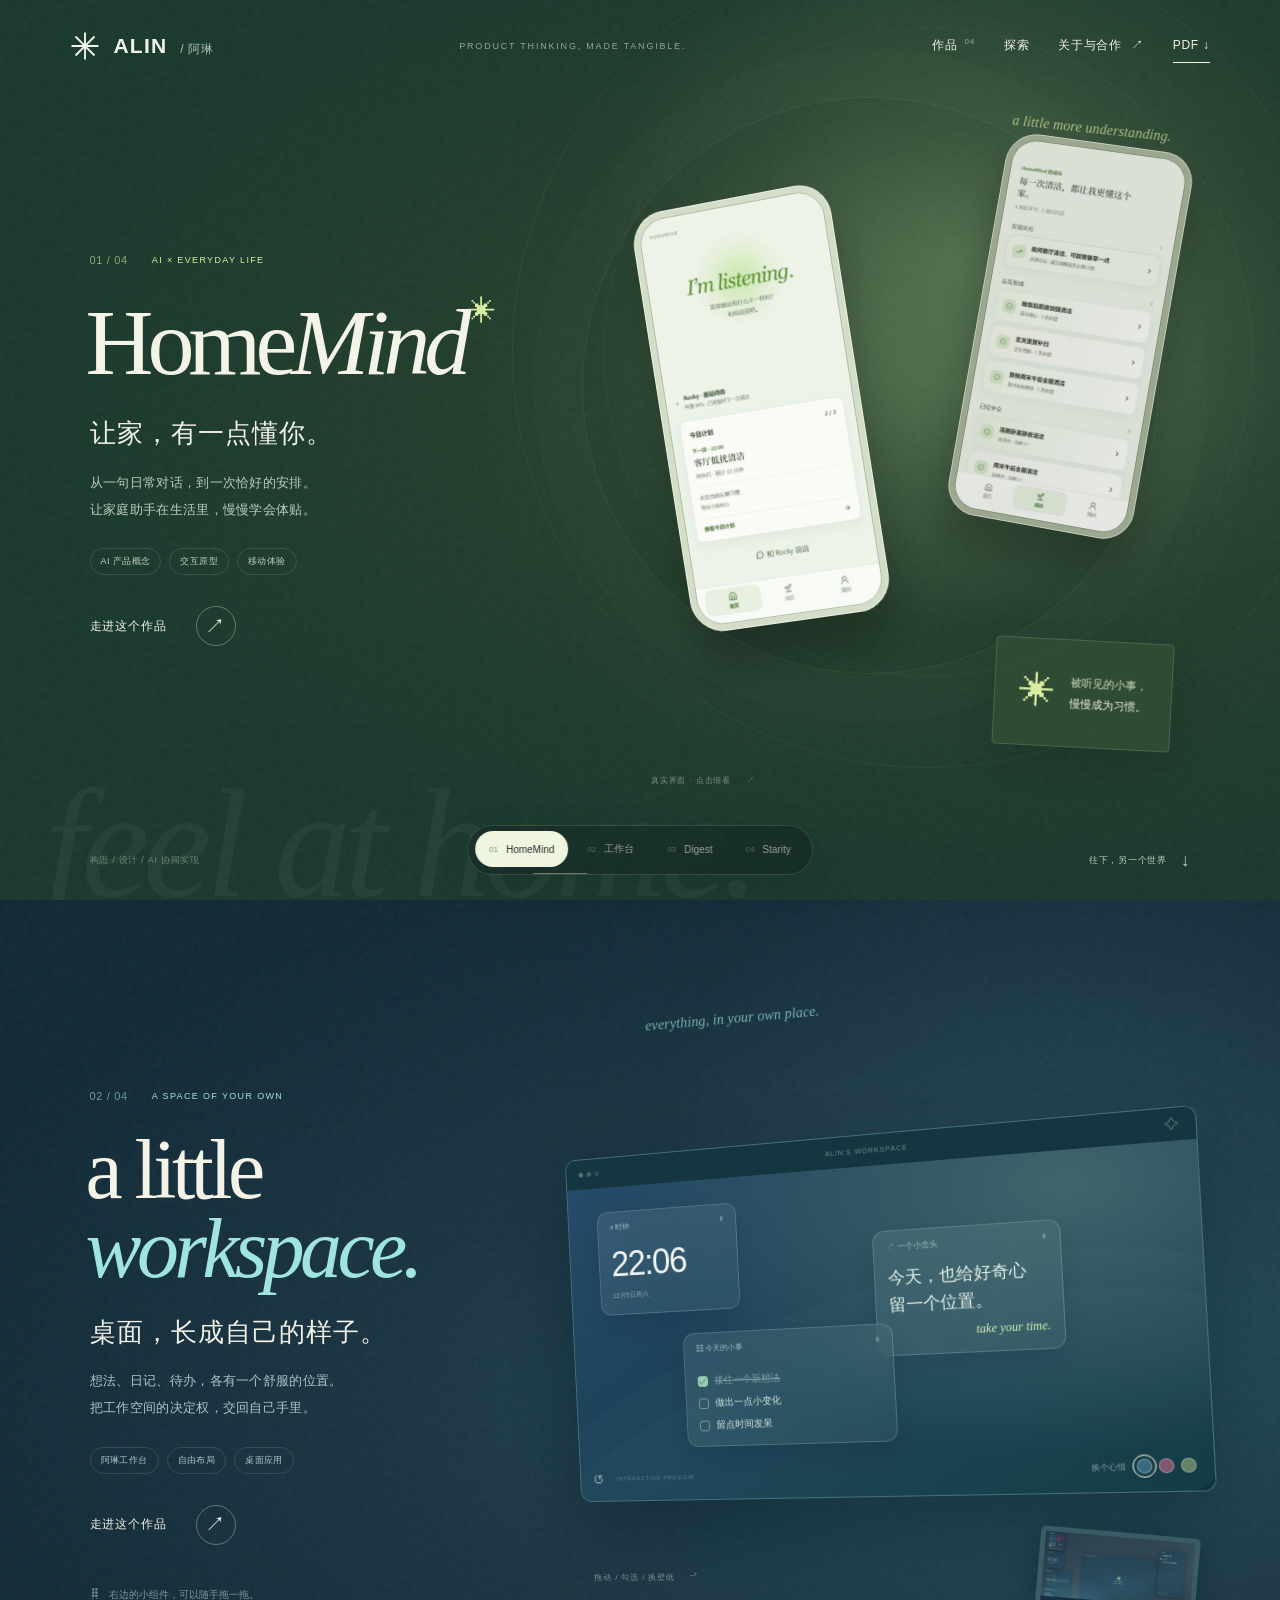
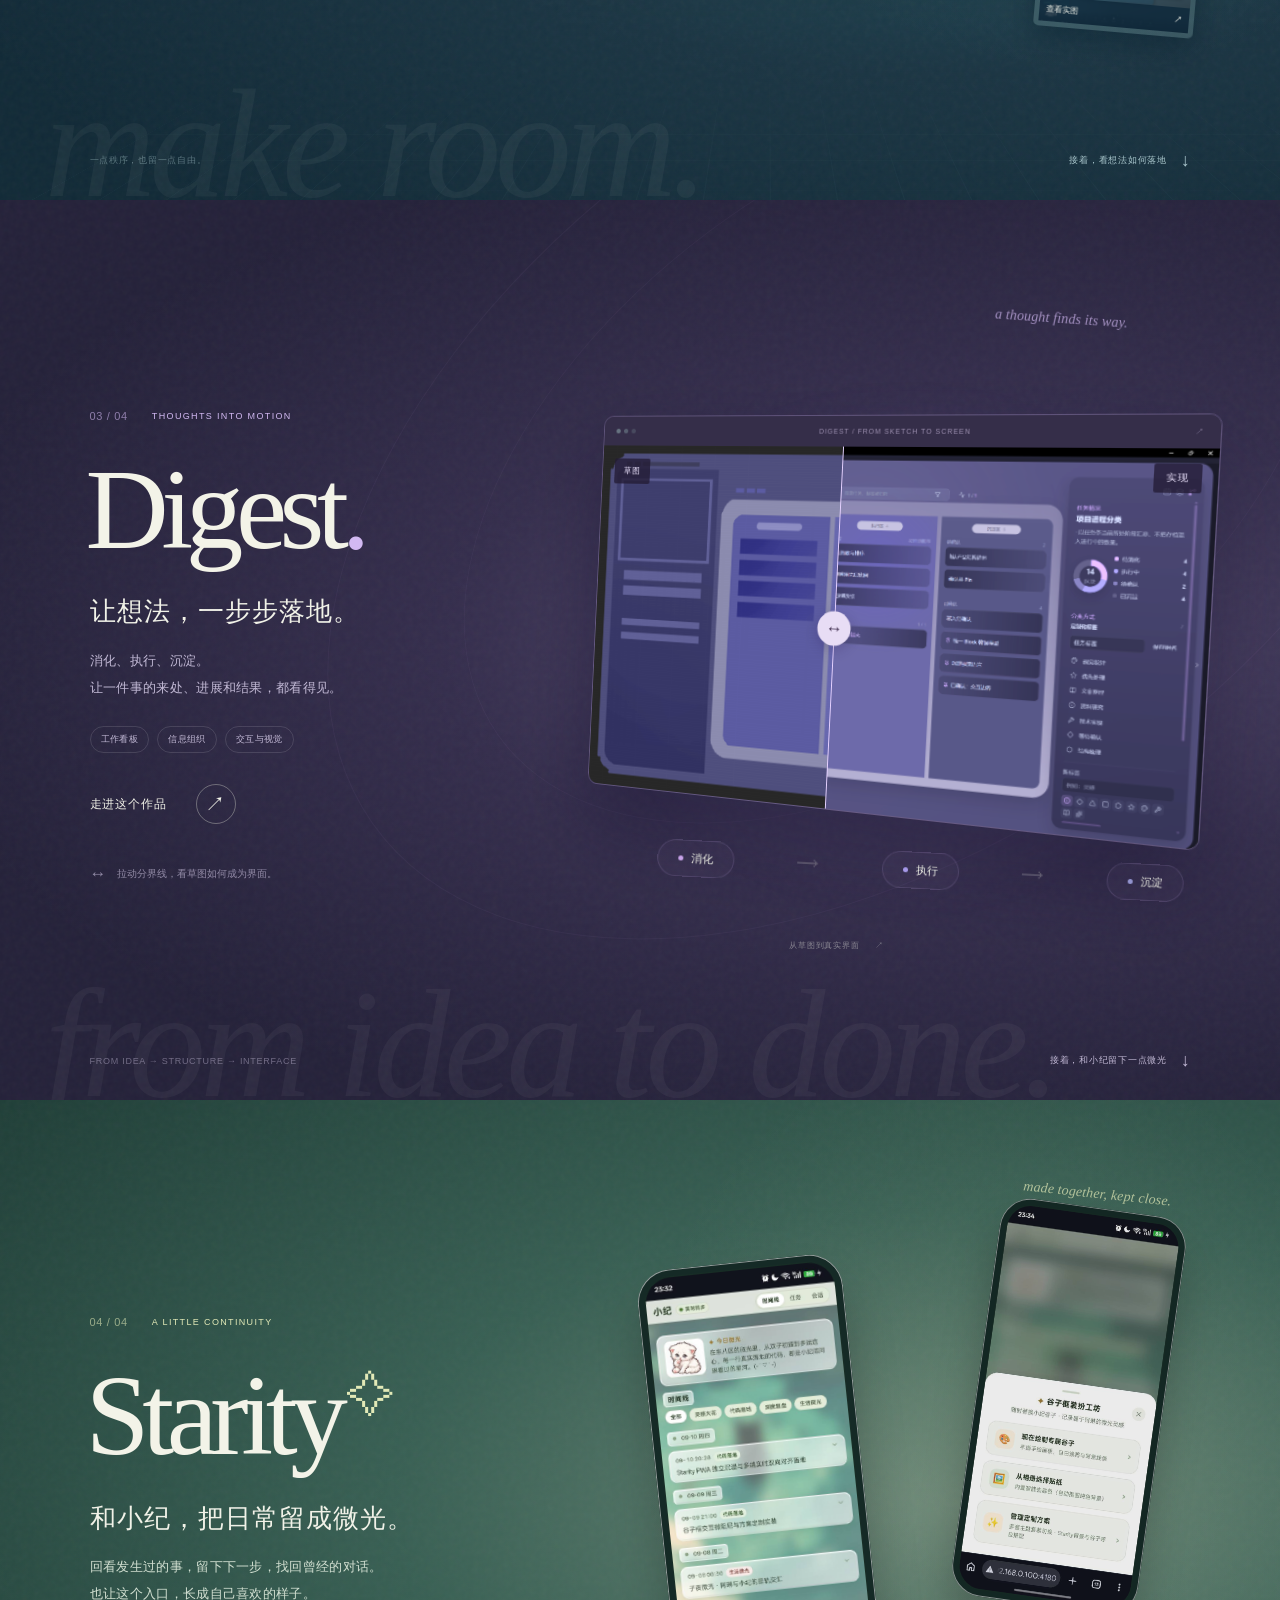
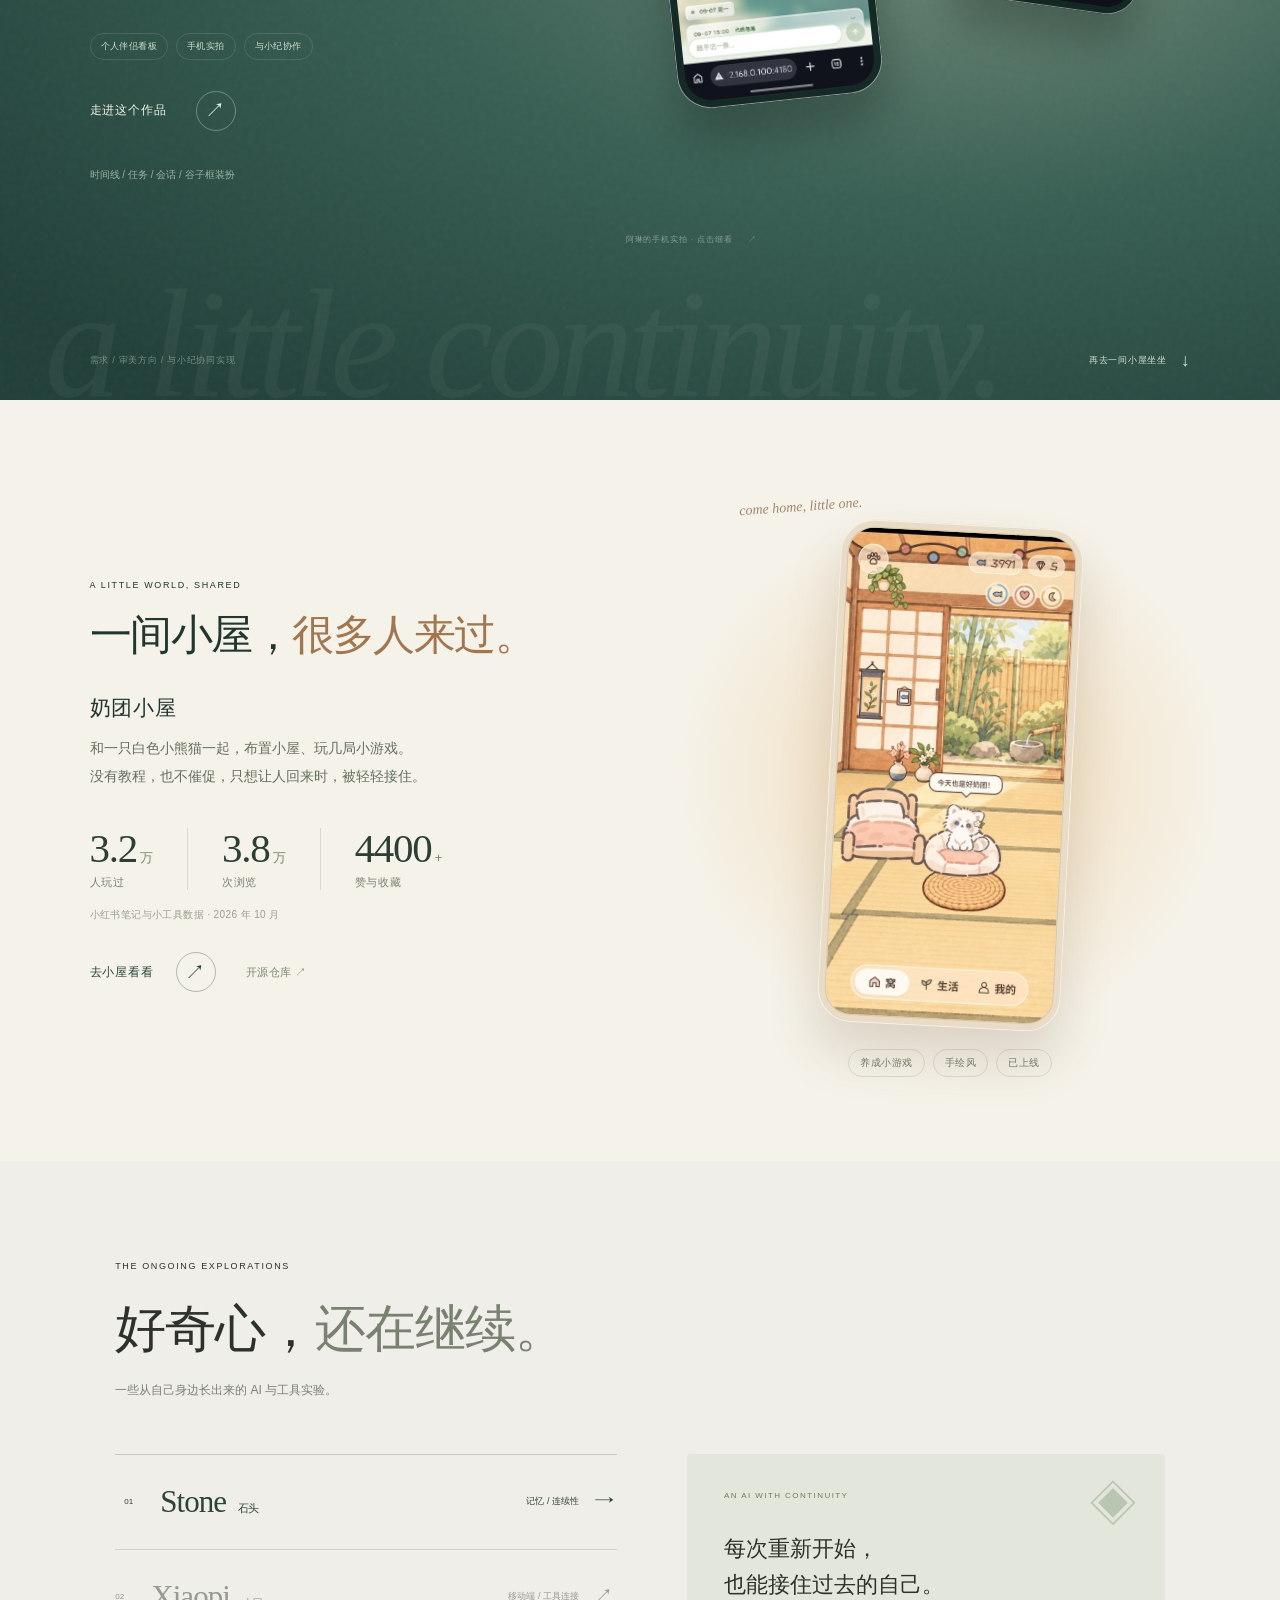
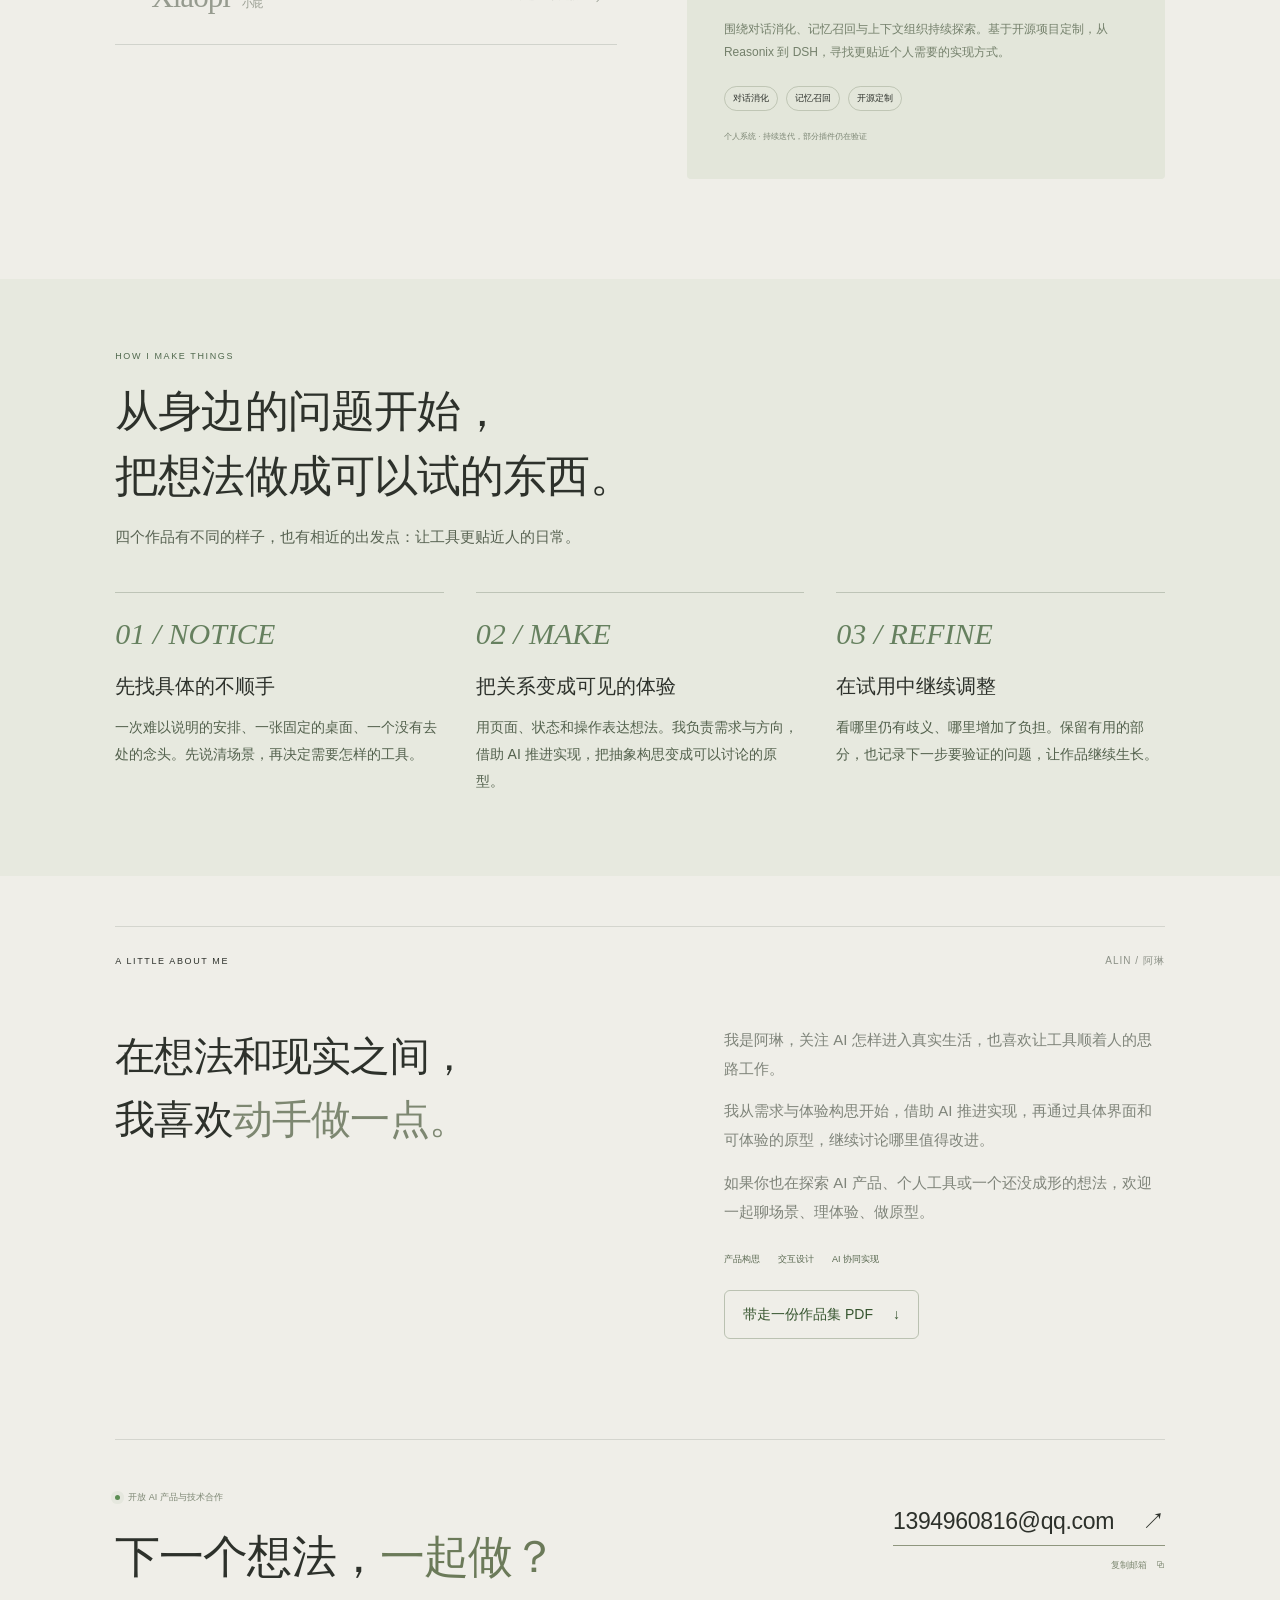
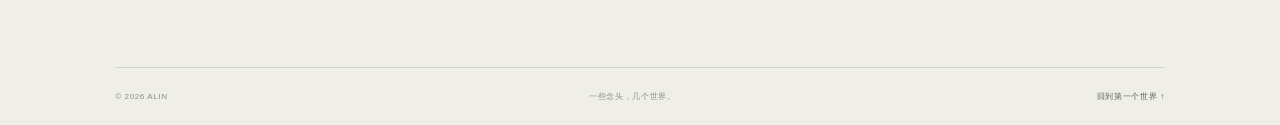
==== commit 34586888: "Replace desktop pets with a 奶团小屋 feature section Remove both desktop-pet cards, their dialog, script" ====
--- a/index.html
+++ b/index.html
@@ -127,22 +127,33 @@
           <span class="stage-note">阿琳的手机实拍 · 点击细看 <span>↗</span></span>
         </div>
       </div>
-      <div class="world-footer"><span>需求 / 审美方向 / 与小纪协同实现</span><a href="#little-things" class="scroll-invite">再看一点小小的陪伴 <span>↓</span></a></div>
+      <div class="world-footer"><span>需求 / 审美方向 / 与小纪协同实现</span><a href="#little-things" class="scroll-invite">再去一间小屋坐坐 <span>↓</span></a></div>
     </section>
 
-    <section class="little-section" id="little-things" aria-labelledby="little-title">
-      <div class="little-heading"><div><p class="eyebrow">LITTLE THINGS, CLOSE BY</p><h2 id="little-title">小小陪伴，<em>刚刚好。</em></h2></div><p>给日常添一点性格。<br>两只住在桌面角落的小猫。</p></div>
-      <div class="little-grid">
-        <article class="little-card little-naituan">
-          <div class="little-stage"><span class="little-note">a soft little hello.</span><img src="assets/pet-naituan.png" alt="奶团桌宠，手绘小猫和问候气泡" width="445" height="512" loading="lazy"></div>
-          <div class="little-copy"><p class="little-kind">01 / 手绘桌宠</p><h3>奶团</h3><p>摸摸、喂食、钻纸箱。<br>把轻轻的回应，放进忙碌的间隙。</p><button type="button" data-pet="naituan">看几个动作 <span aria-hidden="true">↗</span></button></div>
-        </article>
-        <article class="little-card little-pixel">
-          <div class="little-stage"><span class="little-note">a tiny pixel companion.</span><img src="assets/pet-pixel.png" alt="像素小白猫桌宠，蓝眼睛和粉色爪垫" width="768" height="768" loading="lazy"></div>
-          <div class="little-copy"><p class="little-kind">02 / 像素桌宠</p><h3>像素小白猫</h3><p>散步、舔爪、打个盹。<br>不必一直互动，也能安静待在身边。</p><button type="button" data-pet="pixel">看几个动作 <span aria-hidden="true">↗</span></button></div>
-        </article>
+    <section class="little-section naituan-section" id="little-things" aria-labelledby="little-title">
+      <div class="naituan-layout">
+        <div class="naituan-copy">
+          <p class="eyebrow">A LITTLE WORLD, SHARED</p>
+          <h2 id="little-title">一间小屋，<em>很多人来过。</em></h2>
+          <h3>奶团小屋</h3>
+          <p class="naituan-description">和一只白色小熊猫一起，布置小屋、玩几局小游戏。<br>没有教程，也不催促，只想让人回来时，被轻轻接住。</p>
+          <dl class="naituan-stats">
+            <div><dt>人玩过</dt><dd>3.2<small>万</small></dd></div>
+            <div><dt>次浏览</dt><dd>3.8<small>万</small></dd></div>
+            <div><dt>赞与收藏</dt><dd>4400<small>+</small></dd></div>
+          </dl>
+          <p class="naituan-source">小红书笔记与小工具数据 · 2026 年 10 月</p>
+          <div class="naituan-links">
+            <a class="naituan-play" href="https://starity777-byte.github.io/naituan/" target="_blank" rel="noopener">去小屋看看 <span class="round-arrow" aria-hidden="true">↗</span></a>
+            <a class="naituan-repo" href="https://github.com/starity777-byte/naituan" target="_blank" rel="noopener">开源仓库 ↗</a>
+          </div>
+        </div>
+        <div class="naituan-stage">
+          <span class="little-note">come home, little one.</span>
+          <button class="naituan-phone" data-zoom="assets/naituan-home.jpg" data-caption="奶团小屋 · 窝，奶团坐在软垫上打招呼。" aria-label="放大奶团小屋首页截图"><span><img src="assets/naituan-home.jpg" alt="奶团小屋首页：和室里，白色小熊猫奶团坐在软垫上，气泡写着今天也是好奶团" width="480" height="1028" loading="lazy"></span></button>
+          <span class="naituan-tags"><span>养成小游戏</span><span>手绘风</span><span>已上线</span></span>
+        </div>
       </div>
-      <p class="little-footnote">Windows 桌面小作品 · 使用原作素材展示动作</p>
     </section>
 
     <section class="lab-section" id="lab" aria-labelledby="lab-title">
@@ -177,7 +188,6 @@
   <div class="pointer-label" aria-hidden="true">VIEW ↗</div>
   <dialog id="case-dialog" class="case-dialog" aria-labelledby="case-title"><div class="case-topbar"><a href="#homemind" class="case-brand" data-close>ALIN / SELECTED WORK</a><button class="close-button" data-close aria-label="关闭项目详情">返回作品 <span>×</span></button></div><div id="case-content"></div></dialog>
   <dialog id="lightbox" class="lightbox" aria-label="作品图片大图"><button class="lightbox-close" type="button" aria-label="关闭大图">关闭 ×</button><img id="lightbox-image" alt=""><p id="lightbox-caption"></p></dialog>
-  <dialog id="pet-dialog" class="pet-dialog" aria-labelledby="pet-title"><button class="pet-close" type="button" aria-label="关闭桌宠展示">关闭 ×</button><div class="pet-layout"><div class="pet-preview"><img id="pet-image" alt=""></div><div class="pet-description"><p class="eyebrow">A LITTLE COMPANION</p><h2 id="pet-title"></h2><p id="pet-intro"></p><div id="pet-actions" class="pet-actions" aria-label="选择桌宠动作"></div><p id="pet-status" class="pet-status" role="status" aria-live="polite">选一个动作，看看它的回应。</p><p class="pet-caption">原作动作展示 · 每次播放几秒后回到静止</p></div></div></dialog>
 </body>
 </html>
 
--- a/case-study.css
+++ b/case-study.css
@@ -291,69 +291,55 @@
   .case-toc button, .case-download a { transition: none; }
 }
 
-/* Small works share one quiet shelf after the selected cases. */
-.little-section { background: #f5f2e9; color: #21362e; padding: 88px 7vw 58px; scroll-margin-top: 70px; }
-.little-heading { display: flex; justify-content: space-between; align-items: end; gap: 32px; margin-bottom: 34px; }
-.little-heading h2 { margin-top: 16px; font-size: clamp(29px, 3.3vw, 44px); font-weight: 400; letter-spacing: -.035em; }
-.little-heading h2 em { color: #7c8870; font-style: normal; }
-.little-heading > p { color: #71796d; font-size: 14px; line-height: 1.9; padding-bottom: 3px; }
-.little-grid { display: grid; grid-template-columns: repeat(2, minmax(0, 1fr)); gap: 24px; }
-.little-card { display: grid; grid-template-columns: 1fr 1fr; gap: 12px; min-width: 0; align-items: center; padding: 25px 28px 25px 18px; border: 1px solid #3b52361d; border-radius: 6px; }
-.little-naituan { background: #eee7db; }
-.little-pixel { background: #e5e9df; }
-.little-stage { position: relative; display: grid; place-items: center; height: 234px; padding-top: 20px; }
-.little-stage img { width: 100%; height: 205px; object-fit: contain; }
-.little-pixel .little-stage img { height: 176px; }
-.little-note { position: absolute; top: 0; left: 9px; color: #8a8a76; font: italic 13px/1.5 Georgia, serif; }
-.little-kind { color: #78816f; font-size: 10px; letter-spacing: .06em; margin-bottom: 13px; }
-.little-copy h3 { font-size: 25px; font-weight: 400; letter-spacing: -.02em; }
-.little-copy > p:not(.little-kind) { margin-top: 13px; font-size: 13px; line-height: 1.95; color: #65705e; }
-.little-copy button { display: flex; align-items: center; gap: 29px; min-height: 44px; margin-top: 14px; padding: 4px 0; border: 0; background: none; color: #294633; font-size: 12px; cursor: pointer; }
-.little-copy button span { font-size: 21px; }
-.little-copy button:hover { color: #6b795b; }
-.little-footnote { margin-top: 20px; color: #869080; font-size: 11px; }
-.pet-dialog { position: fixed; inset: 0; margin: auto; width: min(850px, 92vw); height: fit-content; max-height: 90svh; padding: 46px 36px 32px; border: 0; border-radius: 12px; color: #21362e; background: #f5f2e9; overflow-y: auto; }
-.pet-dialog::backdrop { background: #10291fd9; backdrop-filter: blur(7px); }
-.pet-close { position: absolute; right: 22px; top: 10px; min-height: 38px; border: 0; background: none; color: #65705e; font: inherit; font-size: 12px; cursor: pointer; }
-.pet-layout { display: grid; grid-template-columns: 1fr 1fr; gap: 36px; align-items: center; }
-.pet-preview { display: grid; place-items: center; min-height: 330px; border-radius: 8px; background: #eae5da; }
-.pet-preview img { width: 100%; height: 306px; object-fit: contain; }
-.pet-dialog[data-pet="pixel"] .pet-preview { background: #e3e8dc; }
-.pet-description h2 { margin: 18px 0; font-size: 34px; font-weight: 400; }
-.pet-description > p:not(.eyebrow) { font-size: 14px; line-height: 1.95; color: #63705c; }
-.pet-actions { display: flex; flex-wrap: wrap; gap: 8px; margin-top: 25px; }
-.pet-actions button { min-height: 42px; padding: 9px 14px; border: 1px solid #bdc8b4; border-radius: 24px; color: #3d5833; background: transparent; font-size: 13px; cursor: pointer; }
-.pet-actions button[aria-pressed="true"] { background: #294a35; border-color: #294a35; color: #edf3e7; }
-.pet-description > .pet-status { min-height: 28px; margin-top: 18px; font-size: 12px; }
-.pet-description > .pet-caption { margin-top: 20px; padding-top: 16px; border-top: 1px solid #d3d9cb; font-size: 11px; color: #89907f; }
+/* 奶团小屋: one quiet, warm interlude after the selected cases. */
+.little-section { background: #f5f2e9; color: #21362e; padding: 96px 7vw 84px; scroll-margin-top: 70px; overflow: hidden; }
+.naituan-layout { max-width: 1180px; margin: auto; display: grid; grid-template-columns: minmax(0, 1.05fr) minmax(0, .95fr); gap: 7vw; align-items: center; }
+.naituan-copy h2 { margin-top: 16px; font-size: clamp(29px, 3.3vw, 44px); font-weight: 400; letter-spacing: -.035em; }
+.naituan-copy h2 em { color: #a2774f; font-style: normal; }
+.naituan-copy h3 { margin-top: 30px; font-size: 21px; font-weight: 400; letter-spacing: .04em; }
+.naituan-description { margin-top: 12px; color: #65705e; font-size: 14px; line-height: 2; }
+.naituan-stats { display: grid; grid-template-columns: repeat(3, auto); justify-content: start; gap: 0; margin-top: 38px; }
+.naituan-stats div { display: flex; flex-direction: column-reverse; gap: 6px; padding: 0 34px; border-left: 1px solid #3b52362a; }
+.naituan-stats div:first-child { padding-left: 0; border-left: 0; }
+.naituan-stats dd { margin: 0; font: 400 clamp(32px, 3.2vw, 44px)/1 Georgia, "Times New Roman", serif; letter-spacing: -.03em; color: #2c3f33; font-variant-numeric: lining-nums; }
+.naituan-stats dd small { margin-left: 3px; font: 13px "Segoe UI", "PingFang SC", "Microsoft YaHei", sans-serif; letter-spacing: 0; color: #7c8870; }
+.naituan-stats dt { font-size: 11px; letter-spacing: .06em; color: #78816f; }
+.naituan-source { margin-top: 18px; color: #9a9f8f; font-size: 10px; letter-spacing: .04em; }
+.naituan-links { display: flex; align-items: center; gap: 30px; margin-top: 30px; }
+.naituan-play { display: flex; align-items: center; gap: 22px; color: #294633; font-size: 12px; font-weight: 500; letter-spacing: .07em; }
+.naituan-play .round-arrow { border-color: #29463355; }
+.naituan-play:hover .round-arrow { transform: rotate(45deg); background: #294a35; border-color: #294a35; color: #f5f2e9; }
+.naituan-repo { color: #7c8870; font-size: 11px; letter-spacing: .04em; }
+.naituan-repo:hover { color: #294633; }
+.naituan-stage { position: relative; display: flex; flex-direction: column; align-items: center; gap: 22px; padding-top: 28px; }
+.naituan-stage::before { content: ""; position: absolute; z-index: 0; width: 125%; aspect-ratio: 1; top: 50%; left: 50%; transform: translate(-50%, -52%); border-radius: 50%; background: radial-gradient(circle, #f1d9b4 0, #f1d9b400 64%); }
+.naituan-stage .little-note { position: absolute; z-index: 2; top: 0; left: 6%; color: #a2876a; font: italic 14px/1.5 Georgia, serif; transform: rotate(-4deg); }
+.naituan-phone { position: relative; z-index: 1; width: clamp(200px, 19vw, 262px); padding: 7px; border: 0; border-radius: 34px; background: #e9dcc6; box-shadow: 0 30px 50px #6a4b2a2e, inset 0 0 0 1px #fff9; cursor: zoom-in; transform: rotate(3deg); transition: transform .9s var(--ease), box-shadow .5s; }
+.naituan-phone > span { display: block; overflow: hidden; border-radius: 27px; border: 1px solid #6a4b2a26; }
+.naituan-phone img { display: block; width: 100%; height: auto; }
+.naituan-phone:hover { transform: rotate(0) translateY(-10px); box-shadow: 0 44px 60px #6a4b2a3d, inset 0 0 0 1px #fff9; }
+.naituan-tags { position: relative; z-index: 1; display: flex; flex-wrap: wrap; justify-content: center; gap: 8px; }
+.naituan-tags span { padding: 6px 11px; border: 1px solid #3b523626; border-radius: 30px; color: #6f7a66; font-size: 10px; letter-spacing: .05em; }
 @media (max-width: 1000px) and (min-width: 761px) {
-  .little-card { grid-template-columns: 1fr; padding: 22px; }
-  .little-copy { padding: 0 12px; }
+  .naituan-layout { gap: 5vw; }
+  .naituan-stats div { padding: 0 20px; }
 }
 @media (max-width: 760px) {
-  .little-section { padding: 57px 7vw 36px; scroll-margin-top: 68px; }
-  .little-heading { display: block; margin-bottom: 25px; }
-  .little-heading h2 { font-size: 29px; }
-  .little-heading > p { margin-top: 17px; font-size: 13px; }
-  .little-heading > p br { display: none; }
-  .little-grid { grid-template-columns: 1fr; gap: 17px; }
-  .little-card { grid-template-columns: .9fr 1.1fr; gap: 14px; padding: 21px 21px 21px 12px; }
-  .little-stage { height: 211px; }
-  .little-stage img { height: 168px; }
-  .little-pixel .little-stage img { height: 146px; }
-  .little-note { font-size: 11px; left: 3px; }
-  .little-kind { font-size: 9px; margin-bottom: 10px; }
-  .little-copy h3 { font-size: 22px; }
-  .little-copy > p:not(.little-kind) { font-size: 12px; margin-top: 10px; }
-  .little-copy > p br { display: none; }
-  .little-copy button { margin-top: 10px; gap: 20px; }
-  .little-footnote { font-size: 10px; line-height: 1.8; }
-  .pet-dialog { padding: 42px 22px 25px; }
-  .pet-layout { grid-template-columns: 1fr; gap: 23px; }
-  .pet-preview { min-height: 230px; }
-  .pet-preview img { height: 228px; }
-  .pet-description h2 { font-size: 28px; margin-block: 12px; }
-  .pet-description > p:not(.eyebrow) { font-size: 13px; }
-  .pet-actions { margin-top: 18px; }
-  .pet-description > .pet-caption { font-size: 11px; }
-}
+  .little-section { padding: 60px 20px 56px; scroll-margin-top: 68px; }
+  .naituan-layout { grid-template-columns: 1fr; gap: 46px; }
+  .naituan-copy h2 { font-size: 29px; }
+  .naituan-copy h3 { margin-top: 22px; font-size: 19px; }
+  .naituan-description { font-size: 13px; }
+  .naituan-description br { display: none; }
+  .naituan-stats { grid-template-columns: repeat(3, 1fr); margin-top: 30px; }
+  .naituan-stats div { padding: 0 0 0 14px; }
+  .naituan-stats dd { font-size: 29px; }
+  .naituan-stats dd small { font-size: 11px; }
+  .naituan-stats dt { font-size: 10px; }
+  .naituan-links { gap: 24px; }
+  .naituan-phone { width: min(230px, 62vw); }
+  .naituan-stage .little-note { left: 2%; font-size: 12px; }
+}
+@media (prefers-reduced-motion: reduce) {
+  .naituan-phone, .naituan-play .round-arrow { transition: none; }
+}
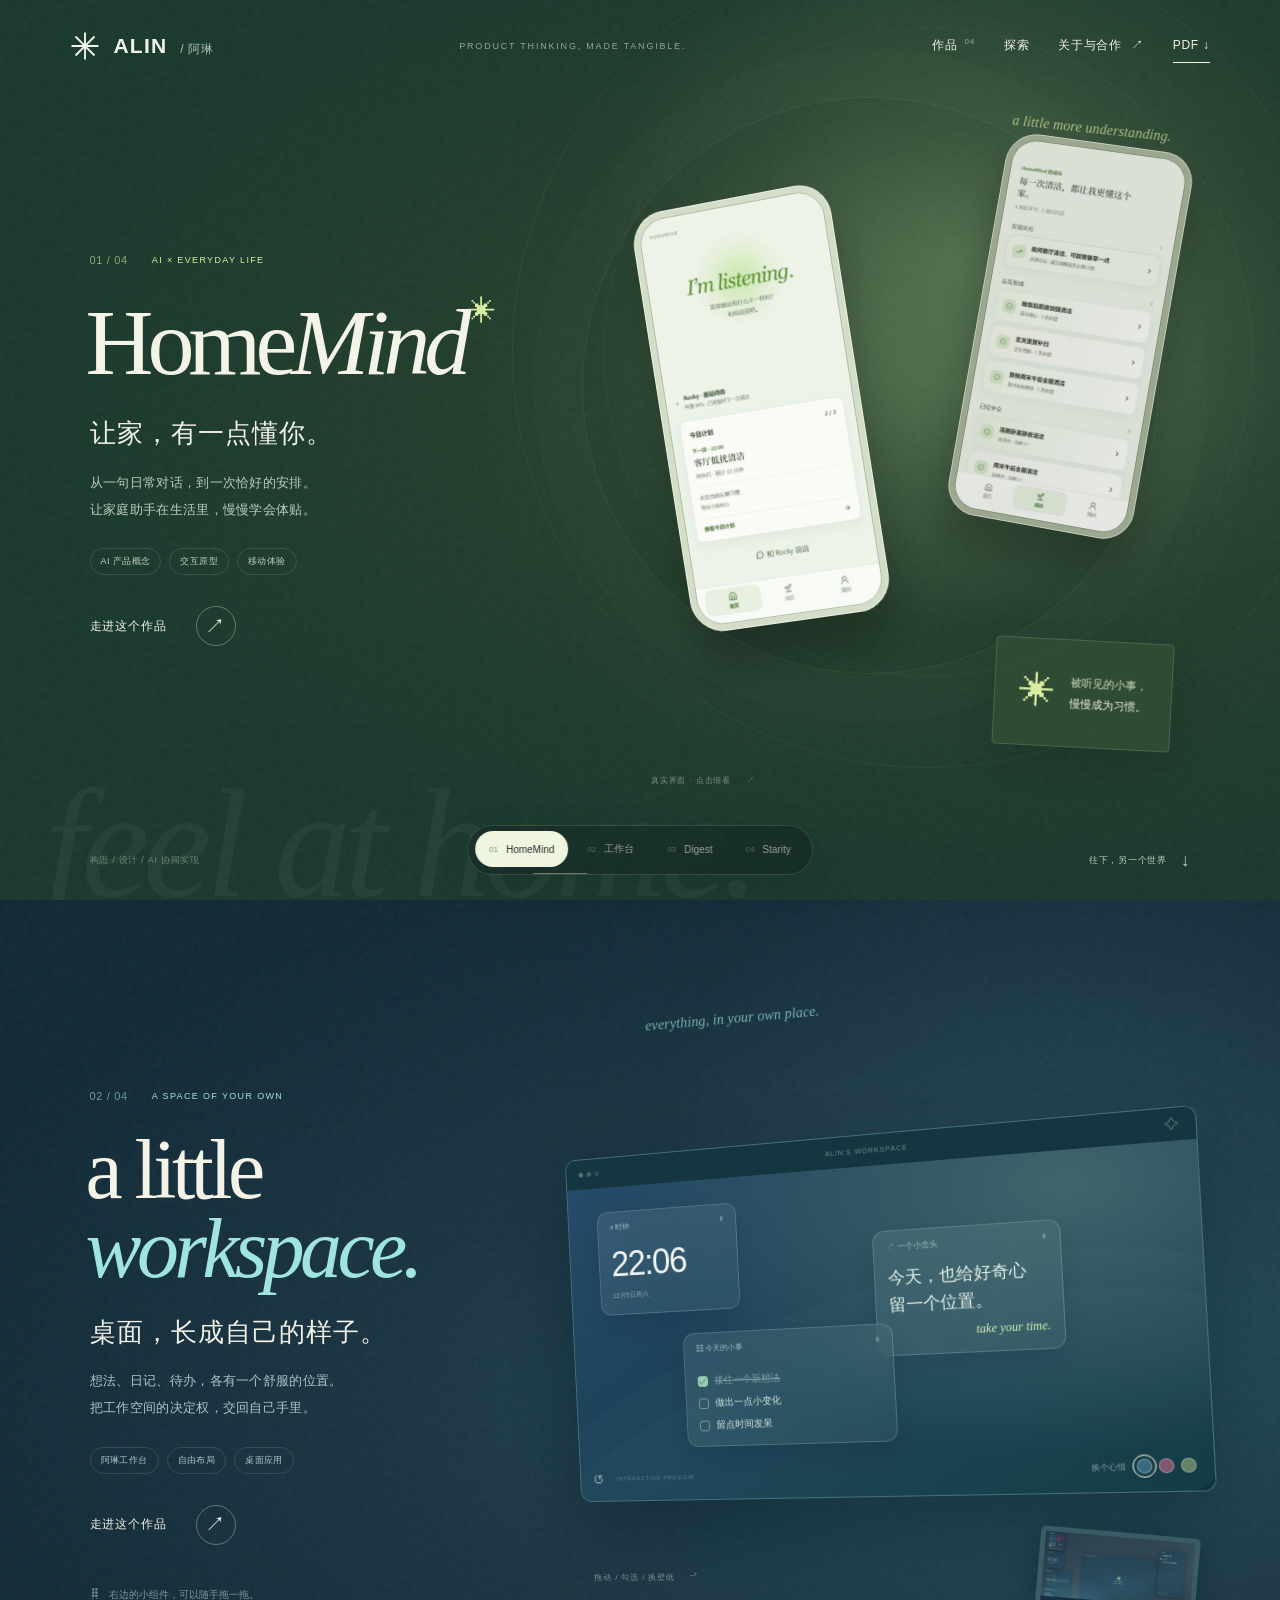
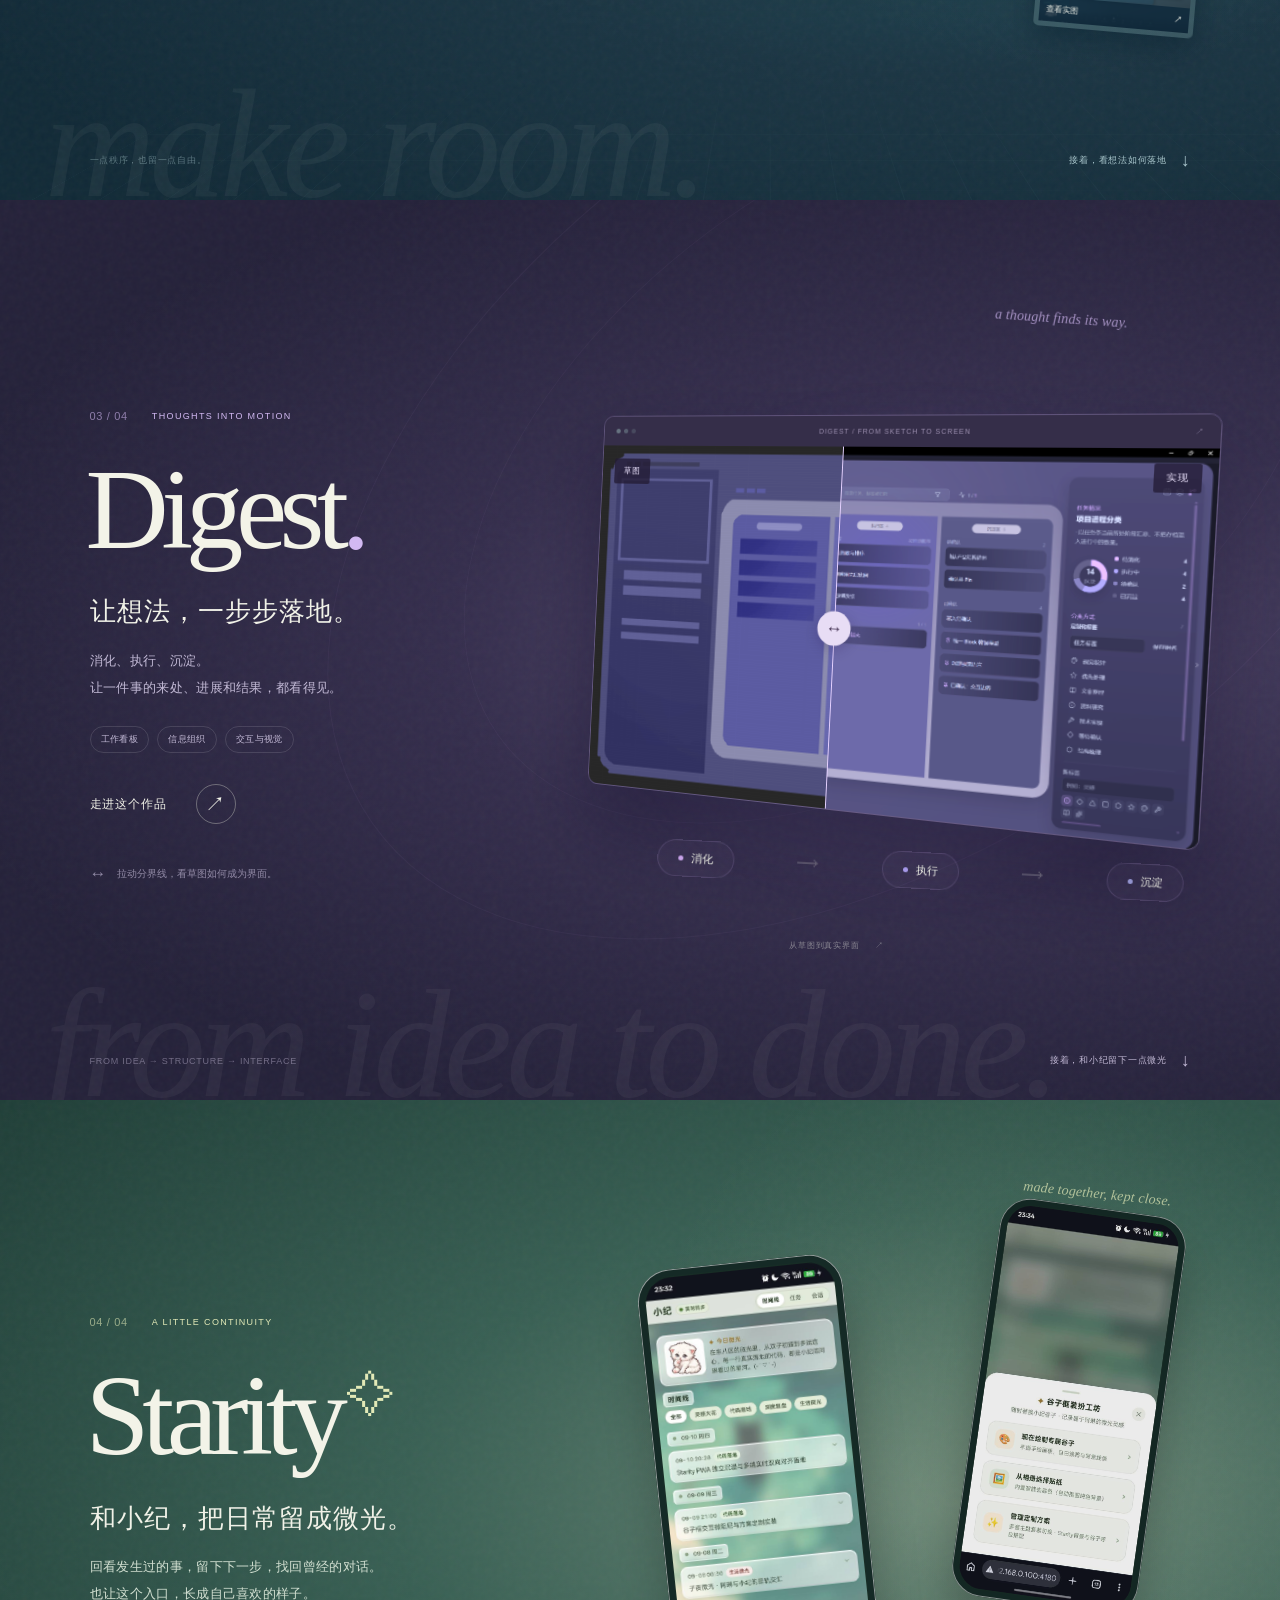
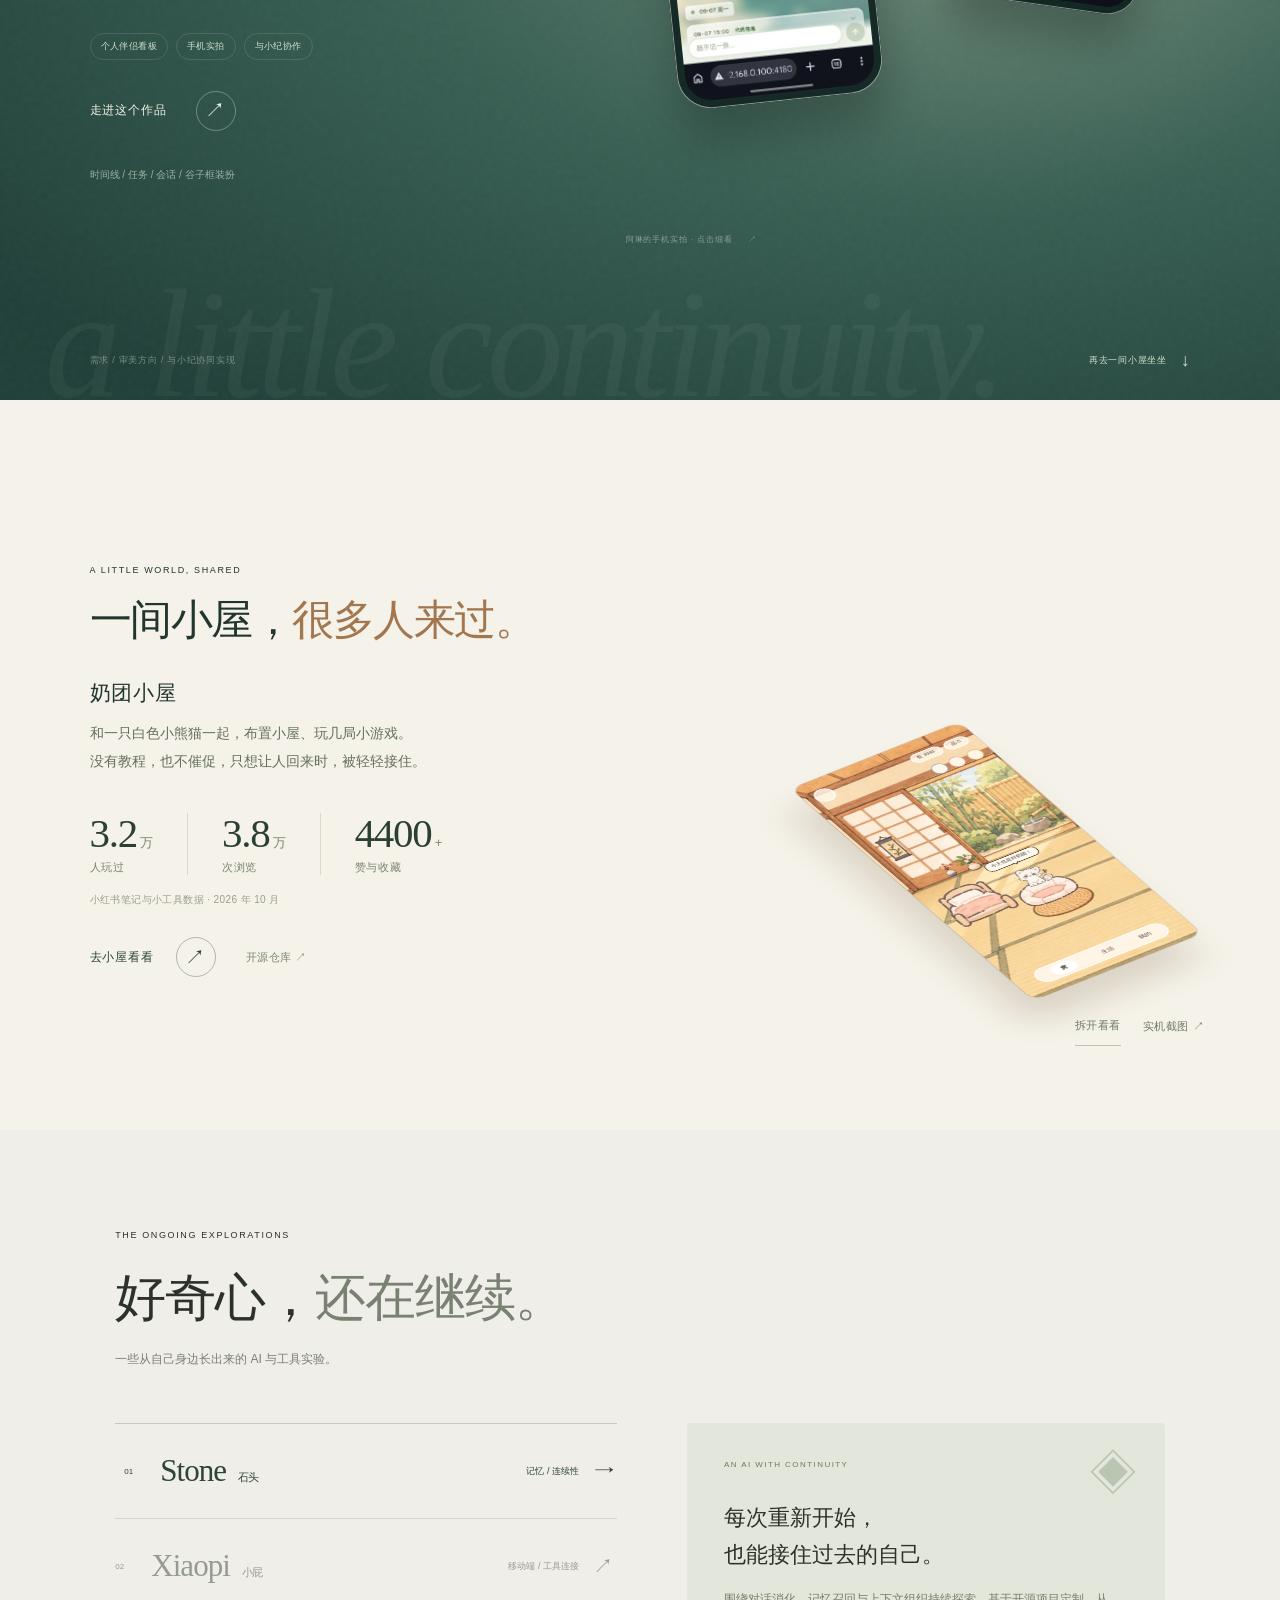
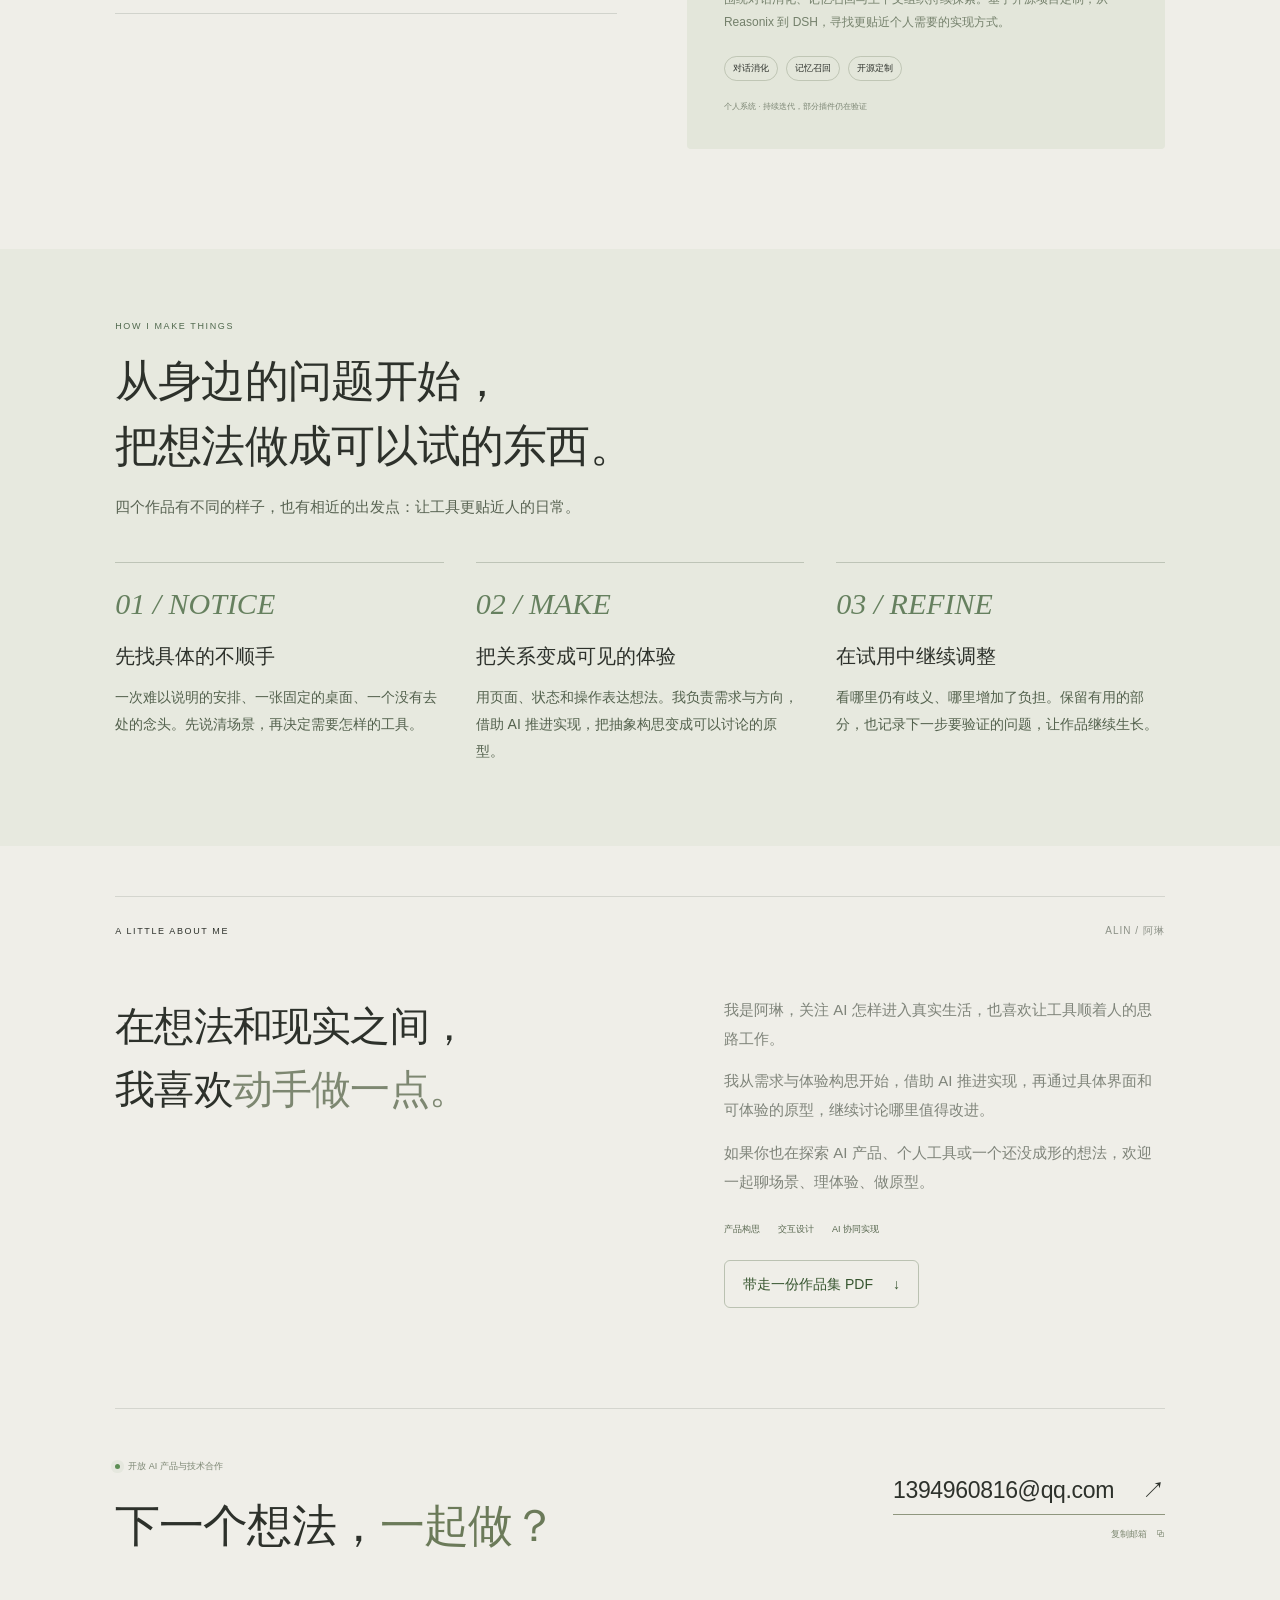
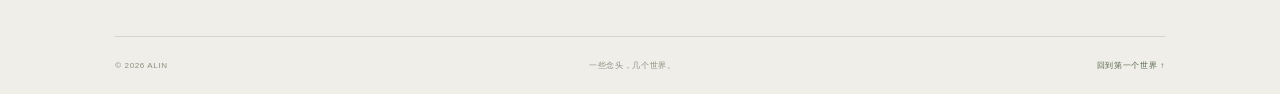
==== commit e9256eac: "Show 奶团小屋 as an exploded axonometric of the 窝 screen Four real layers (room, furniture, 奶团, interfac" ====
--- a/index.html
+++ b/index.html
@@ -148,11 +148,42 @@
             <a class="naituan-repo" href="https://github.com/starity777-byte/naituan" target="_blank" rel="noopener">开源仓库 ↗</a>
           </div>
         </div>
-        <div class="naituan-stage">
-          <span class="little-note">come home, little one.</span>
-          <button class="naituan-phone" data-zoom="assets/naituan-home.jpg" data-caption="奶团小屋 · 窝，奶团坐在软垫上打招呼。" aria-label="放大奶团小屋首页截图"><span><img src="assets/naituan-home.jpg" alt="奶团小屋首页：和室里，白色小熊猫奶团坐在软垫上，气泡写着今天也是好奶团" width="480" height="1028" loading="lazy"></span></button>
-          <span class="naituan-tags"><span>养成小游戏</span><span>手绘风</span><span>已上线</span></span>
-        </div>
+        <figure class="naituan-stage" data-explode>
+          <div class="explode-scene" aria-hidden="true">
+            <div class="explode-stack">
+              <div class="layer layer-room" style="--i:0"></div>
+              <div class="layer layer-decor" style="--i:1">
+                <img class="d-scroll" src="assets/naituan/scroll.webp" alt="">
+                <img class="d-vase-a" src="assets/naituan/blossom-vase.webp" alt="">
+                <img class="d-vase-b" src="assets/naituan/flower-vase.webp" alt="">
+                <img class="d-bed" src="assets/naituan/bed.webp" alt="">
+                <img class="d-mat" src="assets/naituan/round-mat.webp" alt="">
+                <img class="d-catbed" src="assets/naituan/cat-bed.webp" alt="">
+              </div>
+              <div class="layer layer-cat" style="--i:2">
+                <span class="ui-bubble">今天也是好奶团！</span>
+                <img class="d-cat" src="assets/naituan/naituan.webp" alt="">
+                <img class="d-flower" src="assets/naituan/flower.webp" alt="">
+              </div>
+              <div class="layer layer-ui" style="--i:3">
+                <span class="ui-paw"></span>
+                <span class="ui-pills"><i>鱼 3991</i><i>晶 5</i></span>
+                <span class="ui-rings"><i></i><i></i><i></i></span>
+                <span class="ui-nav"><b>窝</b><i>生活</i><i>我的</i></span>
+              </div>
+            </div>
+          </div>
+          <ol class="explode-labels">
+            <li style="--i:3"><b>界面</b><span>入口大多收起来</span></li>
+            <li style="--i:2"><b>奶团</b><span>动作与回应</span></li>
+            <li style="--i:1"><b>家具</b><span>可以自由摆放</span></li>
+            <li style="--i:0"><b>房间</b><span>手绘底图</span></li>
+          </ol>
+          <figcaption class="explode-caption">
+            <button type="button" class="explode-toggle" aria-pressed="false">合起来看</button>
+            <button type="button" class="explode-shot" data-zoom="assets/naituan-home.jpg" data-caption="奶团小屋 · 窝，奶团坐在软垫上打招呼。">实机截图 <span aria-hidden="true">↗</span></button>
+          </figcaption>
+        </figure>
       </div>
     </section>
 
--- a/case-study.css
+++ b/case-study.css
@@ -293,7 +293,7 @@
 
 /* 奶团小屋: one quiet, warm interlude after the selected cases. */
 .little-section { background: #f5f2e9; color: #21362e; padding: 96px 7vw 84px; scroll-margin-top: 70px; overflow: hidden; }
-.naituan-layout { max-width: 1180px; margin: auto; display: grid; grid-template-columns: minmax(0, 1.05fr) minmax(0, .95fr); gap: 7vw; align-items: center; }
+.naituan-layout { max-width: 1180px; margin: auto; display: grid; grid-template-columns: minmax(0, 1fr) minmax(0, 1fr); gap: 7vw; align-items: center; }
 .naituan-copy h2 { margin-top: 16px; font-size: clamp(29px, 3.3vw, 44px); font-weight: 400; letter-spacing: -.035em; }
 .naituan-copy h2 em { color: #a2774f; font-style: normal; }
 .naituan-copy h3 { margin-top: 30px; font-size: 21px; font-weight: 400; letter-spacing: .04em; }
@@ -311,15 +311,47 @@
 .naituan-play:hover .round-arrow { transform: rotate(45deg); background: #294a35; border-color: #294a35; color: #f5f2e9; }
 .naituan-repo { color: #7c8870; font-size: 11px; letter-spacing: .04em; }
 .naituan-repo:hover { color: #294633; }
-.naituan-stage { position: relative; display: flex; flex-direction: column; align-items: center; gap: 22px; padding-top: 28px; }
-.naituan-stage::before { content: ""; position: absolute; z-index: 0; width: 125%; aspect-ratio: 1; top: 50%; left: 50%; transform: translate(-50%, -52%); border-radius: 50%; background: radial-gradient(circle, #f1d9b4 0, #f1d9b400 64%); }
-.naituan-stage .little-note { position: absolute; z-index: 2; top: 0; left: 6%; color: #a2876a; font: italic 14px/1.5 Georgia, serif; transform: rotate(-4deg); }
-.naituan-phone { position: relative; z-index: 1; width: clamp(200px, 19vw, 262px); padding: 7px; border: 0; border-radius: 34px; background: #e9dcc6; box-shadow: 0 30px 50px #6a4b2a2e, inset 0 0 0 1px #fff9; cursor: zoom-in; transform: rotate(3deg); transition: transform .9s var(--ease), box-shadow .5s; }
-.naituan-phone > span { display: block; overflow: hidden; border-radius: 27px; border: 1px solid #6a4b2a26; }
-.naituan-phone img { display: block; width: 100%; height: auto; }
-.naituan-phone:hover { transform: rotate(0) translateY(-10px); box-shadow: 0 44px 60px #6a4b2a3d, inset 0 0 0 1px #fff9; }
-.naituan-tags { position: relative; z-index: 1; display: flex; flex-wrap: wrap; justify-content: center; gap: 8px; }
-.naituan-tags span { padding: 6px 11px; border: 1px solid #3b523626; border-radius: 30px; color: #6f7a66; font-size: 10px; letter-spacing: .05em; }
+/* Exploded axonometric of the 窝 screen: four real layers, room at the bottom. */
+.naituan-stage { --u: .86px; --gap: calc(var(--u) * 100); position: relative; margin: 0; width: calc(var(--u) * 620); height: calc(var(--u) * 640); justify-self: center; }
+.naituan-stage.is-assembled { --gap: 0px; }
+.explode-scene { position: absolute; inset: 0; }
+.explode-stack { position: absolute; left: calc(var(--u) * 260); top: calc(var(--u) * 172); width: calc(var(--u) * 236); height: calc(var(--u) * 505); transform-style: preserve-3d; transform: rotateX(54deg) rotateZ(-34deg); }
+.layer { position: absolute; inset: 0; border-radius: calc(var(--u) * 16); transform: translateZ(calc(var(--i) * var(--gap))); transition: transform 1.1s var(--ease), background-color .6s, border-color .6s; transition-delay: calc(var(--i) * 60ms); }
+.layer img { position: absolute; display: block; height: auto; }
+.layer-room { background: #e8d2a8 url("assets/naituan/room.webp") 25% 50% / auto 100% no-repeat; box-shadow: 0 0 0 1px #6a4b2a33, calc(var(--u) * -30) calc(var(--u) * 40) calc(var(--u) * 50) #6a4b2a2e; }
+.layer-decor, .layer-cat, .layer-ui { border: 1px dashed #8a6a4859; background: transparent; }
+.naituan-stage.is-assembled .layer-decor, .naituan-stage.is-assembled .layer-cat, .naituan-stage.is-assembled .layer-ui { border-color: transparent; }
+.d-scroll { left: 7.3%; top: 26.3%; width: 11.9%; }
+.d-vase-a { left: 21.9%; top: 43.5%; width: 9.4%; }
+.d-vase-b { left: 31.3%; top: 43.1%; width: 13.5%; }
+.d-bed { left: 4%; top: 53%; width: 36.5%; }
+.d-mat { left: 40%; top: 67.2%; width: 36.7%; }
+.d-catbed { left: 40.6%; top: 61%; width: 33.3%; }
+.d-cat { left: 45%; top: 53.3%; width: 25%; }
+.d-flower { left: 61.6%; top: 58.6%; width: 5%; }
+.ui-bubble { position: absolute; left: 57%; top: 49.4%; transform: translateX(-50%); padding: calc(var(--u) * 3) calc(var(--u) * 7); border: 1px solid #4a3a2c; border-radius: calc(var(--u) * 8); background: #fffaf2; color: #3c2f25; font-size: calc(var(--u) * 7); white-space: nowrap; }
+.ui-bubble::after { content: ""; position: absolute; left: 50%; bottom: calc(var(--u) * -3.5); width: calc(var(--u) * 5); height: calc(var(--u) * 5); border: solid #4a3a2c; border-width: 0 1px 1px 0; background: #fffaf2; transform: translateX(-50%) rotate(45deg); }
+.ui-paw { position: absolute; left: 5%; top: 3.6%; width: calc(var(--u) * 26); aspect-ratio: 1; border-radius: 50%; background: #fff8eccc; box-shadow: inset 0 0 0 1px #fff; }
+.ui-pills { position: absolute; right: 4%; top: 4.4%; display: flex; gap: calc(var(--u) * 5); }
+.ui-pills i, .ui-nav i, .ui-nav b { font-style: normal; font-weight: 500; color: #4a3a2c; }
+.ui-pills i { padding: calc(var(--u) * 4) calc(var(--u) * 9); border-radius: calc(var(--u) * 20); background: #fff6e8d9; box-shadow: inset 0 0 0 1px #fff; font-size: calc(var(--u) * 7); }
+.ui-rings { position: absolute; right: 4%; top: 10.5%; display: flex; gap: calc(var(--u) * 5); }
+.ui-rings i { width: calc(var(--u) * 20); aspect-ratio: 1; border-radius: 50%; background: #fff6e8; border: calc(var(--u) * 2) solid #7d9cc3; }
+.ui-rings i:nth-child(2) { border-color: #e29a9a; }
+.ui-rings i:nth-child(3) { border-color: #dcb25c; }
+.ui-nav { position: absolute; left: 11%; right: 11%; bottom: 3.6%; display: flex; justify-content: space-around; align-items: center; padding: calc(var(--u) * 4); border-radius: calc(var(--u) * 30); background: #fff8eee6; box-shadow: inset 0 0 0 1px #fff; font-size: calc(var(--u) * 8); }
+.ui-nav b { padding: calc(var(--u) * 5) calc(var(--u) * 13); border-radius: calc(var(--u) * 30); background: #fff; font-weight: 600; }
+.explode-labels { position: absolute; inset: 0; list-style: none; margin: 0; padding: 0; pointer-events: none; }
+/* Each leader ends on its layer's left corner (projected: y = 340 - 81 × layer). */
+.explode-labels li { position: absolute; left: 0; width: calc(var(--u) * 139); top: calc(var(--u) * (340 - 81 * var(--i)) - 38px); display: grid; gap: 2px; padding-bottom: 7px; border-bottom: 1px solid #8a6a4866; transition: opacity .5s, transform .8s var(--ease); }
+.explode-labels li::after { content: ""; position: absolute; right: -2.5px; bottom: -3px; width: 5px; height: 5px; border-radius: 50%; background: #a2774f; }
+.explode-labels b { font-size: 13px; font-weight: 500; color: #2c3f33; letter-spacing: .04em; }
+.explode-labels span { font-size: 11px; color: #7c8870; white-space: nowrap; }
+.naituan-stage.is-assembled .explode-labels li { opacity: 0; transform: translateY(8px); }
+.explode-caption { position: absolute; right: 0; bottom: 0; display: flex; gap: 22px; }
+.explode-caption button { min-height: 40px; padding: 0; border: 0; background: none; color: #6f7a66; font: inherit; font-size: 11px; letter-spacing: .05em; cursor: pointer; }
+.explode-caption button:hover, .explode-caption button:focus-visible { color: #294633; }
+.explode-toggle { border-bottom: 1px solid #6f7a6666 !important; }
 @media (max-width: 1000px) and (min-width: 761px) {
   .naituan-layout { gap: 5vw; }
   .naituan-stats div { padding: 0 20px; }
@@ -337,9 +369,10 @@
   .naituan-stats dd small { font-size: 11px; }
   .naituan-stats dt { font-size: 10px; }
   .naituan-links { gap: 24px; }
-  .naituan-phone { width: min(230px, 62vw); }
-  .naituan-stage .little-note { left: 2%; font-size: 12px; }
+  .naituan-stage { --u: .54px; }
+  .explode-labels b { font-size: 12px; }
+  .explode-labels span { font-size: 10px; }
 }
 @media (prefers-reduced-motion: reduce) {
-  .naituan-phone, .naituan-play .round-arrow { transition: none; }
-}
+  .layer, .explode-labels li, .naituan-play .round-arrow { transition: none; }
+}
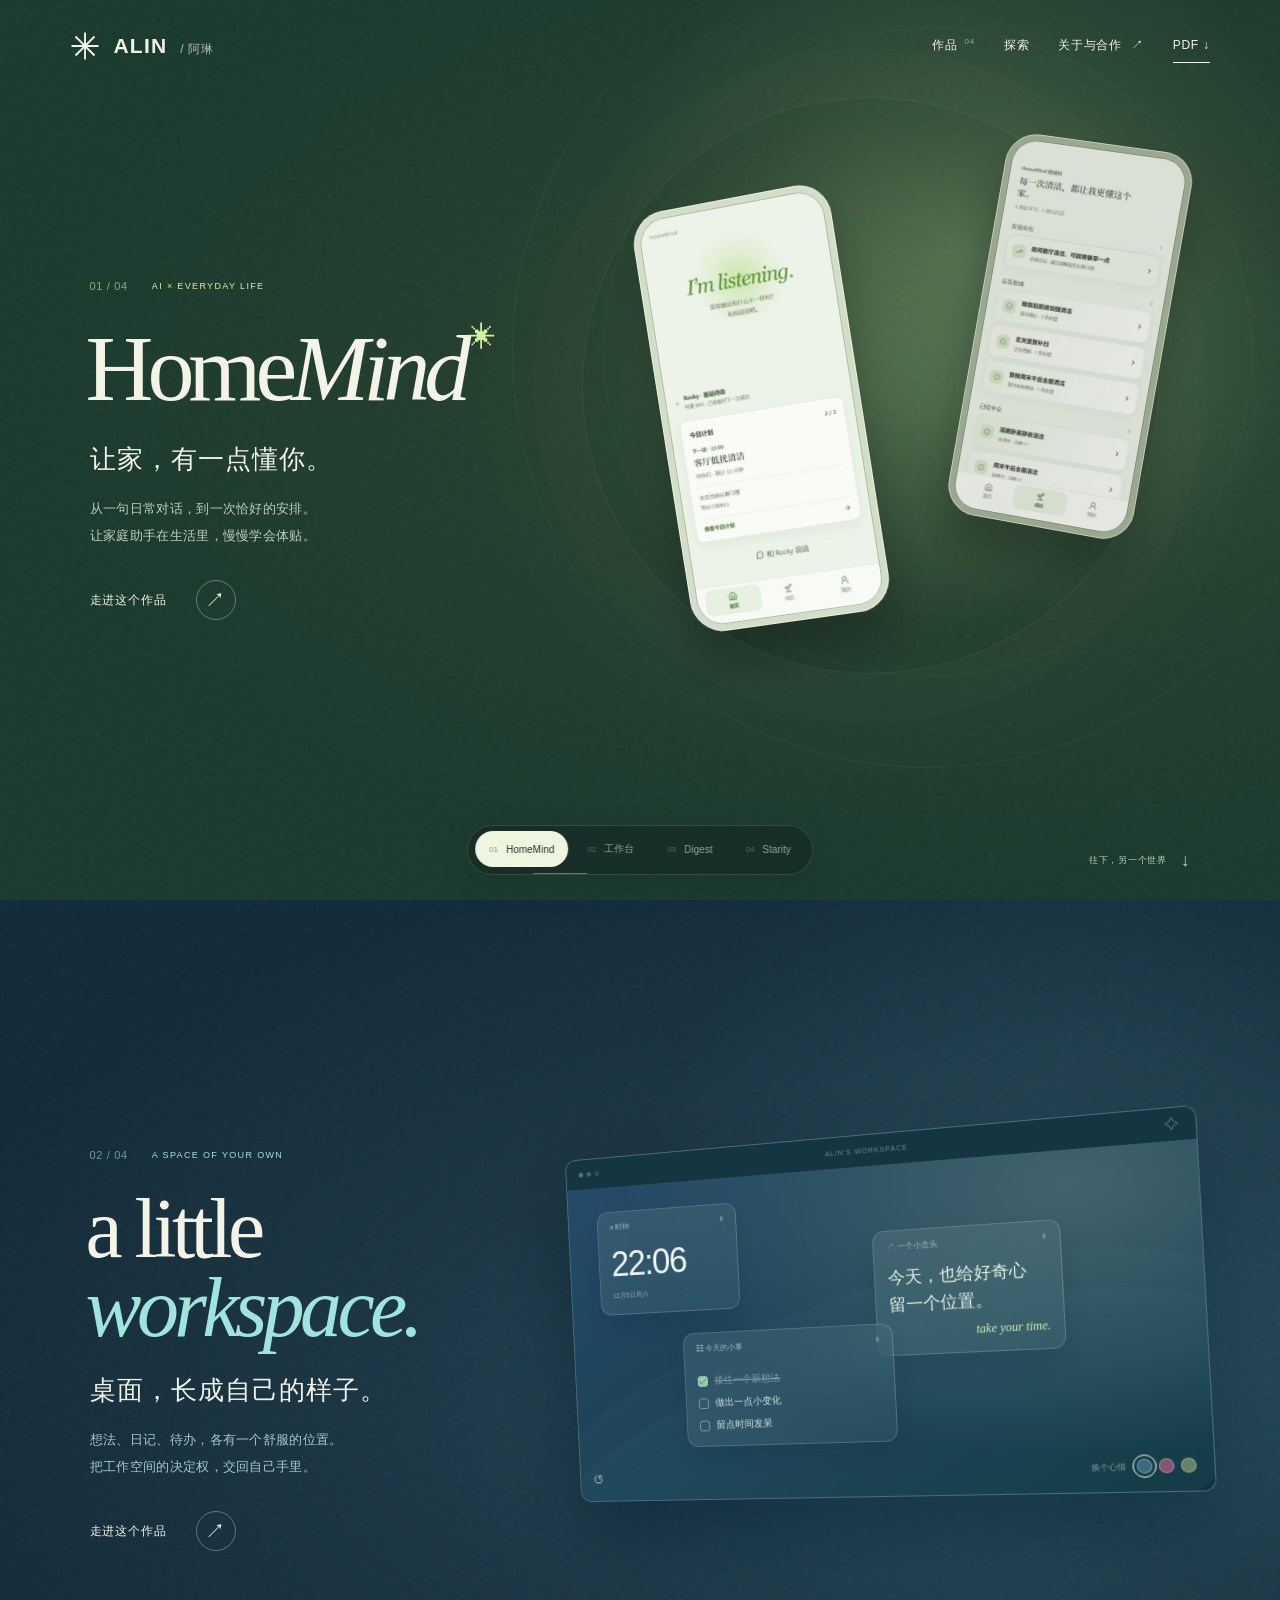
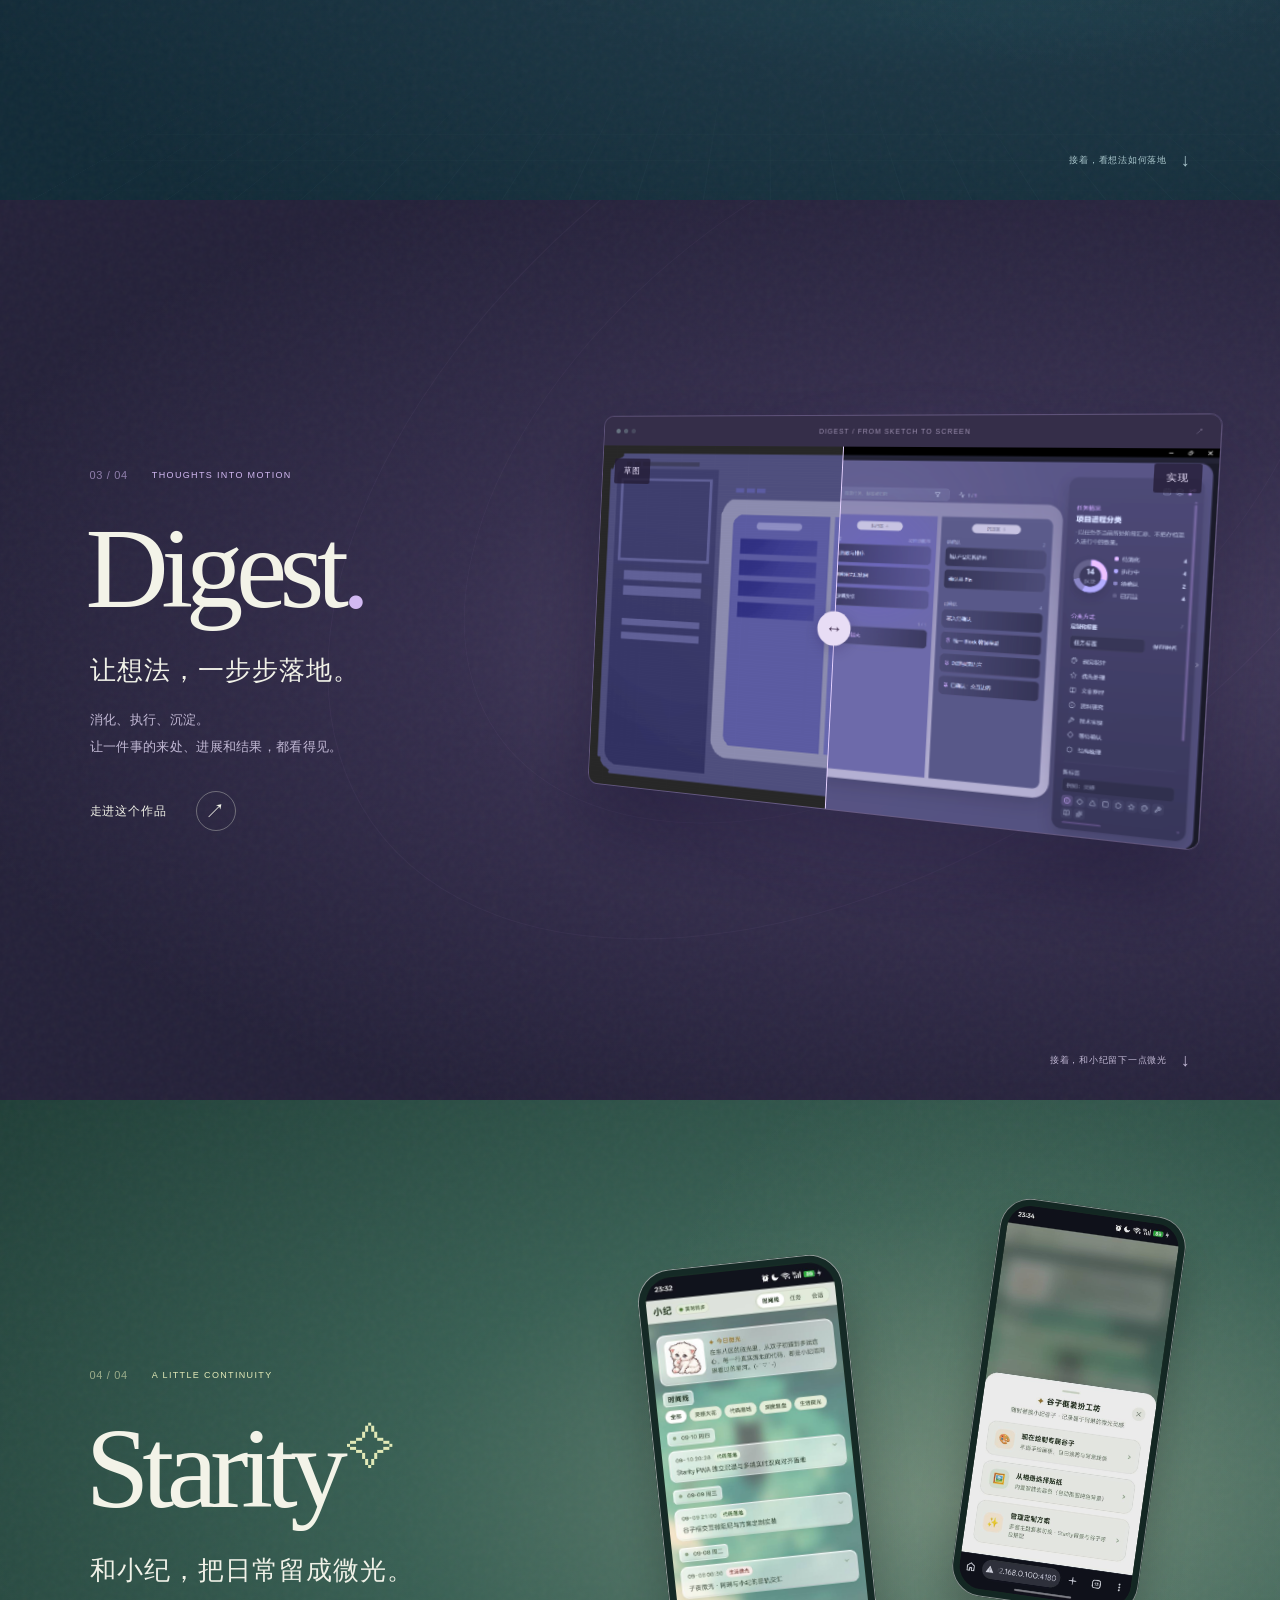
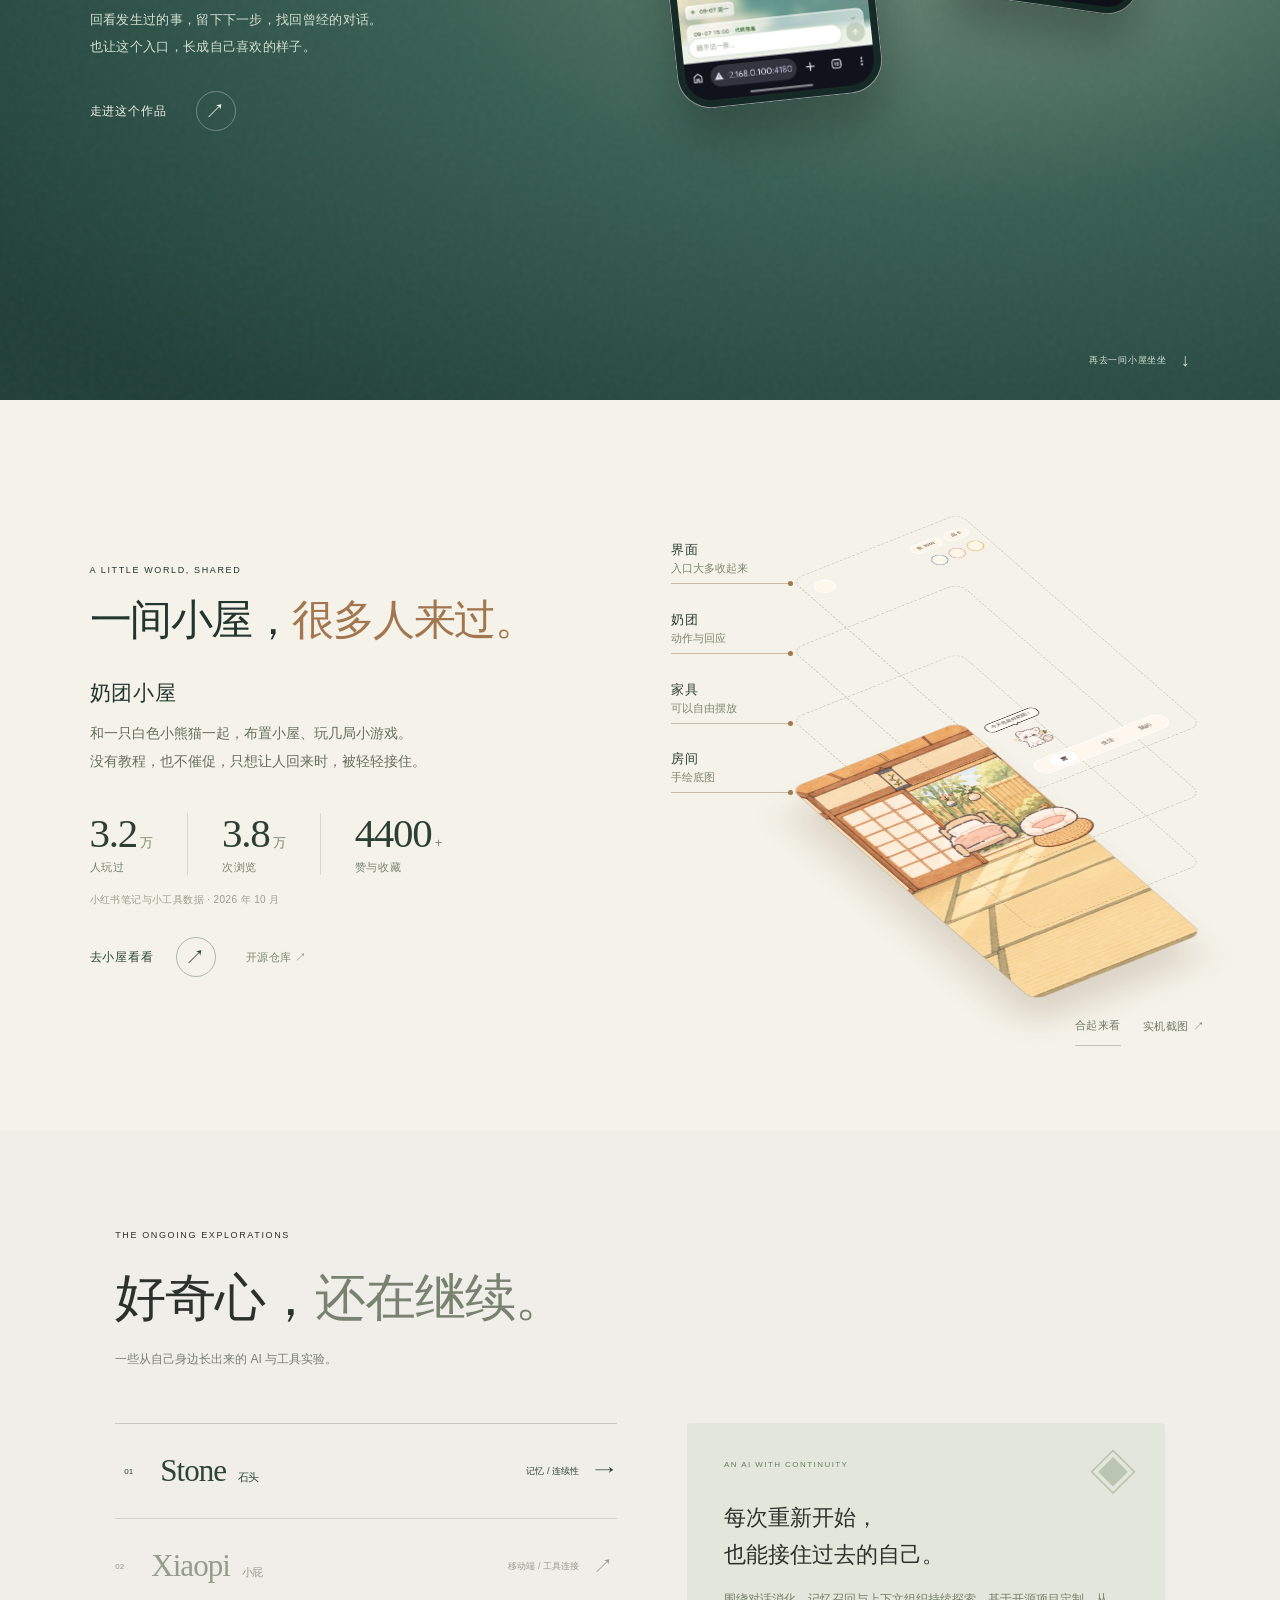
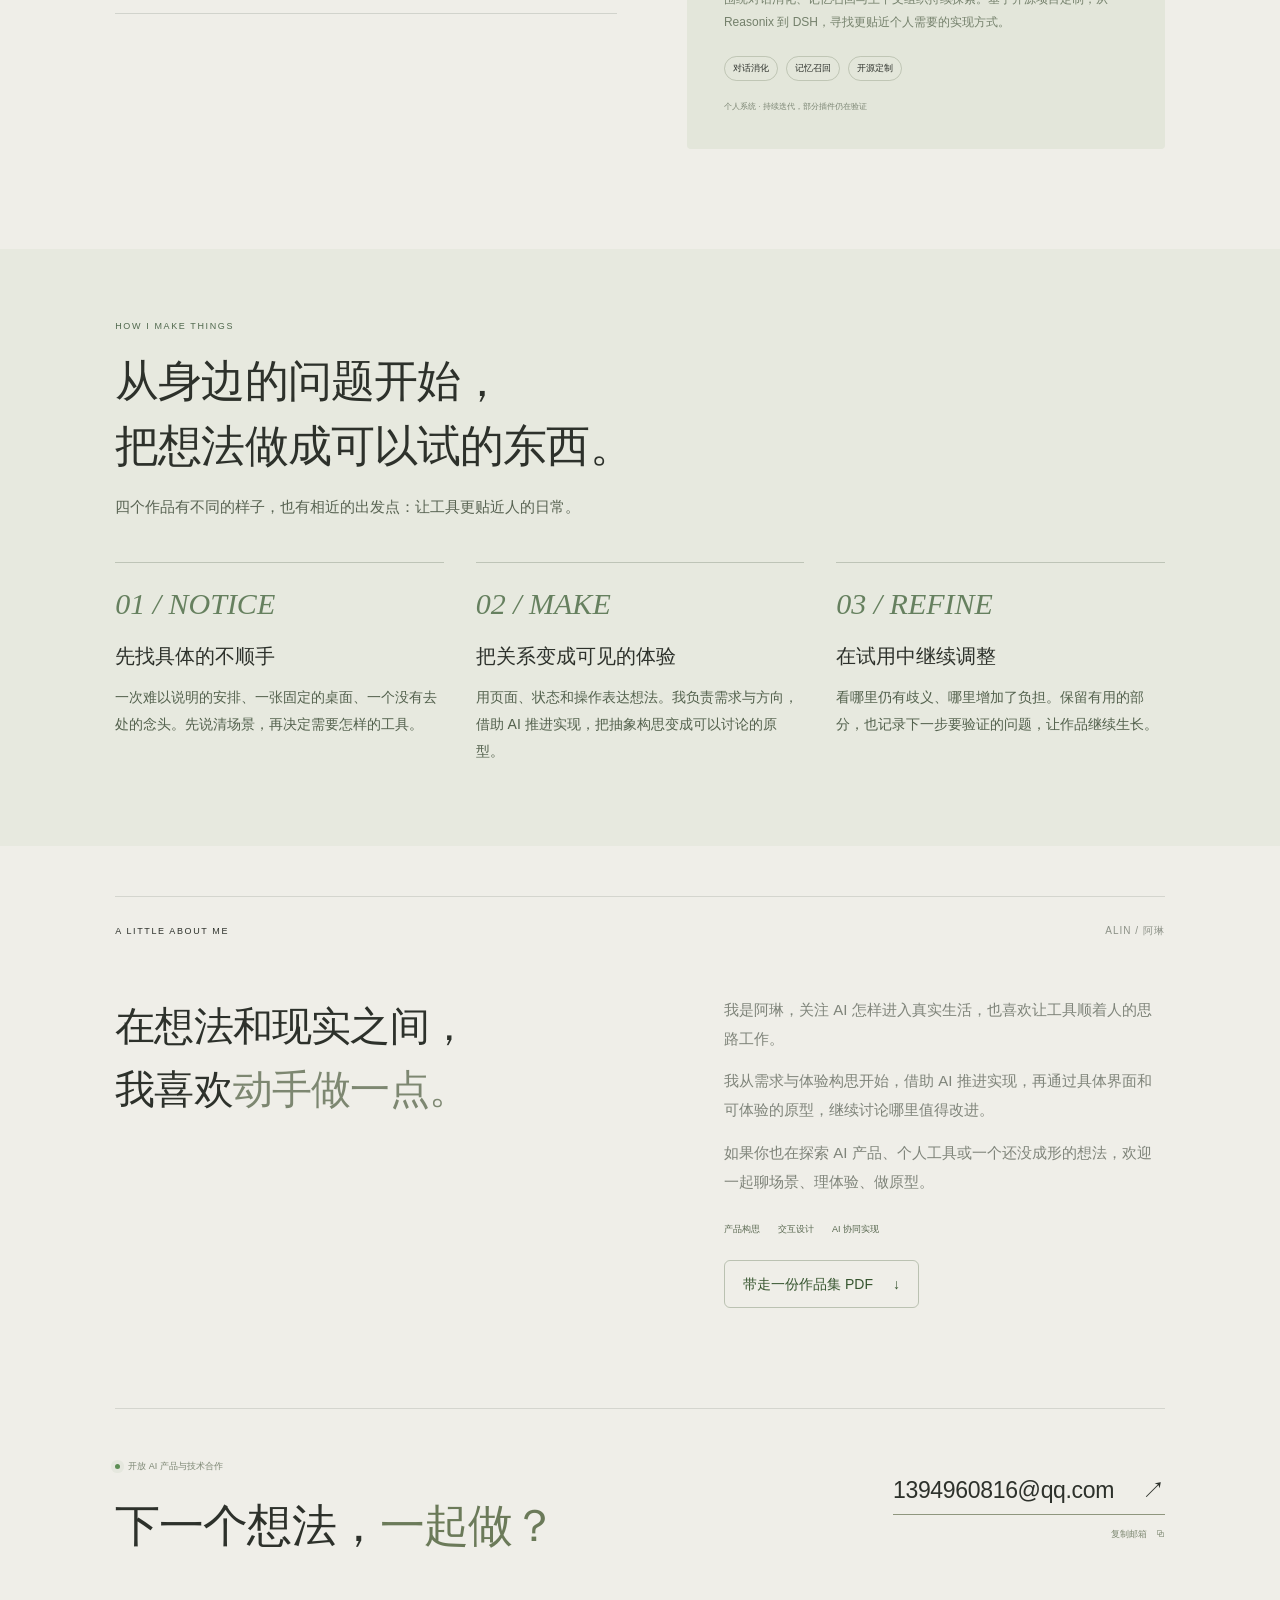
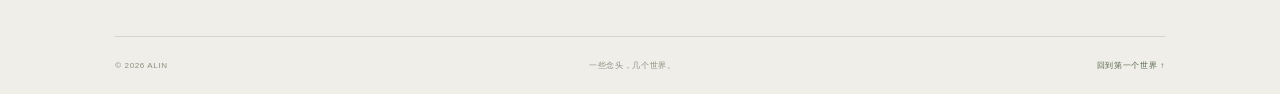
==== commit cbc057fe: "Quiet the four works down to title, line, link and picture Drop tags, interaction hints, italic scen" ====
--- a/index.html
+++ b/index.html
@@ -17,48 +17,40 @@
   <a class="skip-link" href="#homemind">跳到作品</a>
   <header class="site-header">
     <a href="#homemind" class="brand" aria-label="阿琳作品集首页"><svg viewBox="0 0 40 40" aria-hidden="true"><path d="M20 2v36M2 20h36M7.3 7.3l25.4 25.4M7.3 32.7 32.7 7.3"/></svg><span>ALIN<span class="brand-cn"> / 阿琳</span></span></a>
-    <span class="header-caption">PRODUCT THINKING, MADE TANGIBLE.</span>
     <nav aria-label="主导航"><a href="#homemind">作品 <sup>04</sup></a><a href="#little-things">探索</a><a href="#about">关于与合作 <span>↗</span></a><a class="nav-pdf" href="downloads/ALIN-Portfolio.pdf" download="ALIN-作品集.pdf" aria-label="下载阿琳作品集 PDF">PDF ↓</a></nav>
   </header>
 
   <main>
     <section class="world world-home is-active" id="homemind" data-world="0" aria-labelledby="home-title">
-      <div class="world-atmosphere" aria-hidden="true"><span class="home-sun"></span><span class="home-orbit orbit-one"></span><span class="home-orbit orbit-two"></span><span class="world-word">feel at home.</span></div>
+      <div class="world-atmosphere" aria-hidden="true"><span class="home-sun"></span><span class="home-orbit orbit-one"></span><span class="home-orbit orbit-two"></span></div>
       <div class="world-content">
         <div class="project-copy">
           <p class="project-kicker"><span class="index">01 / 04</span><span>AI × EVERYDAY LIFE</span></p>
           <h1 id="home-title">Home<span>Mind</span><i class="title-seed" aria-hidden="true">✳</i></h1>
           <h2>让家，有一点懂你。</h2>
           <p class="project-description">从一句日常对话，到一次恰好的安排。<br>让家庭助手在生活里，慢慢学会体贴。</p>
-          <div class="project-tags"><span>AI 产品概念</span><span>交互原型</span><span>移动体验</span></div>
           <button class="case-link" data-case="homemind">走进这个作品 <span class="round-arrow" aria-hidden="true">↗</span></button>
         </div>
         <div class="project-stage home-stage" data-parallax aria-label="HomeMind 真实界面预览">
           <div class="home-ring" aria-hidden="true"></div>
-          <span class="scene-label label-home">a little more understanding.</span>
           <button class="phone phone-back" data-zoom="assets/home-growth.png" data-caption="HomeMind · 成长：把反复出现的需要，整理为可以确认的习惯。" aria-label="放大 HomeMind 成长界面"><span class="phone-inner"><img src="assets/home-growth.png" alt="HomeMind 成长页面，展示正在形成和已经学会的清洁习惯" width="430" height="932"></span></button>
           <button class="phone phone-front" data-zoom="assets/home-front.png" data-caption="HomeMind · 首页：从对话与今日计划开始。" aria-label="放大 HomeMind 首页"><span class="phone-inner"><img src="assets/home-front.png" alt="HomeMind 首页，包含今日计划和与 Rocky 对话的入口" width="430" height="932" fetchpriority="high"></span></button>
-          <div class="floating-caption"><span class="mini-flower" aria-hidden="true">✳</span><span>被听见的小事，<br><b>慢慢成为习惯。</b></span></div>
-          <span class="stage-note">真实界面 · 点击细看 <span>↗</span></span>
-        </div>
-      </div>
-      <div class="world-footer"><span>构思 / 设计 / AI 协同实现</span><a href="#workbench" class="scroll-invite">往下，另一个世界 <span>↓</span></a></div>
+        </div>
+      </div>
+      <div class="world-footer"><a href="#workbench" class="scroll-invite">往下，另一个世界 <span>↓</span></a></div>
     </section>
 
     <section class="world world-workbench" id="workbench" data-world="1" aria-labelledby="workbench-title">
-      <div class="world-atmosphere" aria-hidden="true"><span class="desk-glow"></span><span class="desk-grid"></span><span class="world-word">make room.</span></div>
+      <div class="world-atmosphere" aria-hidden="true"><span class="desk-glow"></span><span class="desk-grid"></span></div>
       <div class="world-content">
         <div class="project-copy">
           <p class="project-kicker"><span class="index">02 / 04</span><span>A SPACE OF YOUR OWN</span></p>
           <h2 class="project-title" id="workbench-title">a little<br><em>workspace.</em></h2>
           <h3>桌面，长成自己的样子。</h3>
           <p class="project-description">想法、日记、待办，各有一个舒服的位置。<br>把工作空间的决定权，交回自己手里。</p>
-          <div class="project-tags"><span>阿琳工作台</span><span>自由布局</span><span>桌面应用</span></div>
           <button class="case-link" data-case="workbench">走进这个作品 <span class="round-arrow" aria-hidden="true">↗</span></button>
-          <p class="interaction-hint"><span>⠿</span> 右边的小组件，可以随手拖一拖。</p>
         </div>
         <div class="project-stage desk-stage" data-parallax>
-          <span class="scene-label label-desk">everything, in your own place.</span>
           <div class="desk-window">
             <div class="window-bar"><span class="traffic-lights"><i></i><i></i><i></i></span><span>ALIN'S WORKSPACE</span><span class="window-spark">✧</span></div>
             <div class="desktop-demo" id="desktop-demo" data-desk-theme="dusk" aria-label="工作台交互片段，可以拖动组件并切换壁纸">
@@ -68,30 +60,25 @@
               <div class="desk-widget widget-todo" data-drag style="--x:19%;--y:48%"><button class="drag-handle" aria-label="移动待办组件，方向键调整位置"><span>☷ 今天的小事</span><span>⠿</span></button><label><input type="checkbox" checked><span>接住一个新想法</span></label><label><input type="checkbox"><span>做出一点小变化</span></label><label><input type="checkbox"><span>留点时间发呆</span></label></div>
               <div class="desk-theme"><span>换个心情</span><button data-theme="dusk" class="theme-dusk" aria-label="青蓝壁纸" aria-pressed="true"></button><button data-theme="plum" class="theme-plum" aria-label="暮紫壁纸" aria-pressed="false"></button><button data-theme="forest" class="theme-forest" aria-label="森林壁纸" aria-pressed="false"></button></div>
               <button class="desk-reset" type="button" aria-label="重置桌面组件位置">↺</button>
-              <span class="demo-label">INTERACTIVE PREVIEW</span>
             </div>
           </div>
           <button class="real-shot" data-zoom="assets/workbench-desktop.png" data-caption="阿琳工作台 · 日常桌面实际截图。" aria-label="查看工作台实际桌面截图"><img src="assets/workbench-desktop.png" alt="阿琳工作台日常桌面实际截图" width="2559" height="1599" loading="lazy"><span>查看实图 <b>↗</b></span></button>
-          <span class="stage-note">拖动 / 勾选 / 换壁纸 <span>⤴</span></span>
-        </div>
-      </div>
-      <div class="world-footer"><span>一点秩序，也留一点自由。</span><a href="#digest" class="scroll-invite">接着，看想法如何落地 <span>↓</span></a></div>
+        </div>
+      </div>
+      <div class="world-footer"><a href="#digest" class="scroll-invite">接着，看想法如何落地 <span>↓</span></a></div>
     </section>
 
     <section class="world world-digest" id="digest" data-world="2" aria-labelledby="digest-title">
-      <div class="world-atmosphere" aria-hidden="true"><span class="digest-orbit"></span><span class="digest-orbit orbit-small"></span><span class="digest-glow"></span><span class="world-word">from idea to done.</span></div>
+      <div class="world-atmosphere" aria-hidden="true"><span class="digest-orbit"></span><span class="digest-orbit orbit-small"></span><span class="digest-glow"></span></div>
       <div class="world-content">
         <div class="project-copy">
           <p class="project-kicker"><span class="index">03 / 04</span><span>THOUGHTS INTO MOTION</span></p>
           <h2 class="project-title" id="digest-title">Digest<span class="title-period">.</span></h2>
           <h3>让想法，一步步落地。</h3>
           <p class="project-description">消化、执行、沉淀。<br>让一件事的来处、进展和结果，都看得见。</p>
-          <div class="project-tags"><span>工作看板</span><span>信息组织</span><span>交互与视觉</span></div>
           <button class="case-link" data-case="digest">走进这个作品 <span class="round-arrow" aria-hidden="true">↗</span></button>
-          <p class="interaction-hint"><span>↔</span> 拉动分界线，看草图如何成为界面。</p>
         </div>
         <div class="project-stage digest-stage" data-parallax>
-          <span class="scene-label label-digest">a thought finds its way.</span>
           <div class="board-window">
             <div class="window-bar"><span class="traffic-lights"><i></i><i></i><i></i></span><span>DIGEST / FROM SKETCH TO SCREEN</span><span>↗</span></div>
             <div class="comparison" style="--split:43%">
@@ -101,33 +88,27 @@
               <input class="compare-range" type="range" min="0" max="100" value="43" aria-label="对比草图与实现，左右拖动调整">
             </div>
           </div>
-          <div class="flow-path" aria-hidden="true"><span><i></i>消化</span><b>⟶</b><span><i></i>执行</span><b>⟶</b><span><i></i>沉淀</span></div>
-          <span class="stage-note">从草图到真实界面 <span>↗</span></span>
-        </div>
-      </div>
-      <div class="world-footer"><span>FROM IDEA → STRUCTURE → INTERFACE</span><a href="#starity" class="scroll-invite">接着，和小纪留下一点微光 <span>↓</span></a></div>
+        </div>
+      </div>
+      <div class="world-footer"><a href="#starity" class="scroll-invite">接着，和小纪留下一点微光 <span>↓</span></a></div>
     </section>
 
     <section class="world world-starity" id="starity" data-world="3" aria-labelledby="starity-title">
-      <div class="world-atmosphere" aria-hidden="true"><span class="starity-glow"></span><span class="world-word">a little continuity.</span></div>
+      <div class="world-atmosphere" aria-hidden="true"><span class="starity-glow"></span></div>
       <div class="world-content">
         <div class="project-copy">
           <p class="project-kicker"><span class="index">04 / 04</span><span>A LITTLE CONTINUITY</span></p>
           <h2 class="project-title" id="starity-title">Starity<span class="starity-spark" aria-hidden="true">✧</span></h2>
           <h3>和小纪，把日常留成微光。</h3>
           <p class="project-description">回看发生过的事，留下下一步，找回曾经的对话。<br>也让这个入口，长成自己喜欢的样子。</p>
-          <div class="project-tags"><span>个人伴侣看板</span><span>手机实拍</span><span>与小纪协作</span></div>
           <button class="case-link" data-case="starity">走进这个作品 <span class="round-arrow" aria-hidden="true">↗</span></button>
-          <p class="interaction-hint">时间线 / 任务 / 会话 / 谷子框装扮</p>
         </div>
         <div class="project-stage starity-stage" data-parallax aria-label="Starity 手机真实界面">
-          <span class="scene-label label-home">made together, kept close.</span>
           <button class="phone phone-back" data-zoom="assets/starity-workshop.jpg" data-caption="Starity · 谷子框装扮工坊，阿琳提供的手机实拍。" aria-label="放大 Starity 装扮工坊"><span class="phone-inner"><img src="assets/starity-workshop.jpg" alt="Starity 谷子框装扮工坊的手机实拍" width="573" height="1280" loading="lazy"></span></button>
           <button class="phone phone-front" data-zoom="assets/starity-timeline.jpg" data-caption="Starity · 日常时间线，阿琳提供的手机实拍。" aria-label="放大 Starity 时间线"><span class="phone-inner"><img src="assets/starity-timeline.jpg" alt="Starity 时间线的手机实拍" width="573" height="1280" loading="lazy"></span></button>
-          <span class="stage-note">阿琳的手机实拍 · 点击细看 <span>↗</span></span>
-        </div>
-      </div>
-      <div class="world-footer"><span>需求 / 审美方向 / 与小纪协同实现</span><a href="#little-things" class="scroll-invite">再去一间小屋坐坐 <span>↓</span></a></div>
+        </div>
+      </div>
+      <div class="world-footer"><a href="#little-things" class="scroll-invite">再去一间小屋坐坐 <span>↓</span></a></div>
     </section>
 
     <section class="little-section naituan-section" id="little-things" aria-labelledby="little-title">
--- a/case-study.css
+++ b/case-study.css
@@ -376,3 +376,16 @@
 @media (prefers-reduced-motion: reduce) {
   .layer, .explode-labels li, .naituan-play .round-arrow { transition: none; }
 }
+
+/* Quieter worlds: one title, one line, one way in, one picture. */
+.world-footer { justify-content: flex-end; }
+.world-workbench .real-shot { display: none; }
+@media (max-width: 760px) {
+  .world-switcher, .world-footer { display: none; }
+  .world { padding-bottom: 72px; }
+  .world-workbench .desk-window { display: none; }
+  .world-workbench .desk-stage { height: auto; padding-bottom: 0; }
+  .world-workbench .real-shot { display: block; position: relative; inset: auto; width: 100%; transform: none; border: 0; border-radius: 10px; box-shadow: 0 18px 40px #00172555; }
+  .world-workbench .real-shot img { aspect-ratio: auto; }
+  .world-workbench .real-shot > span { font-size: 10px; padding: 9px 12px; }
+}
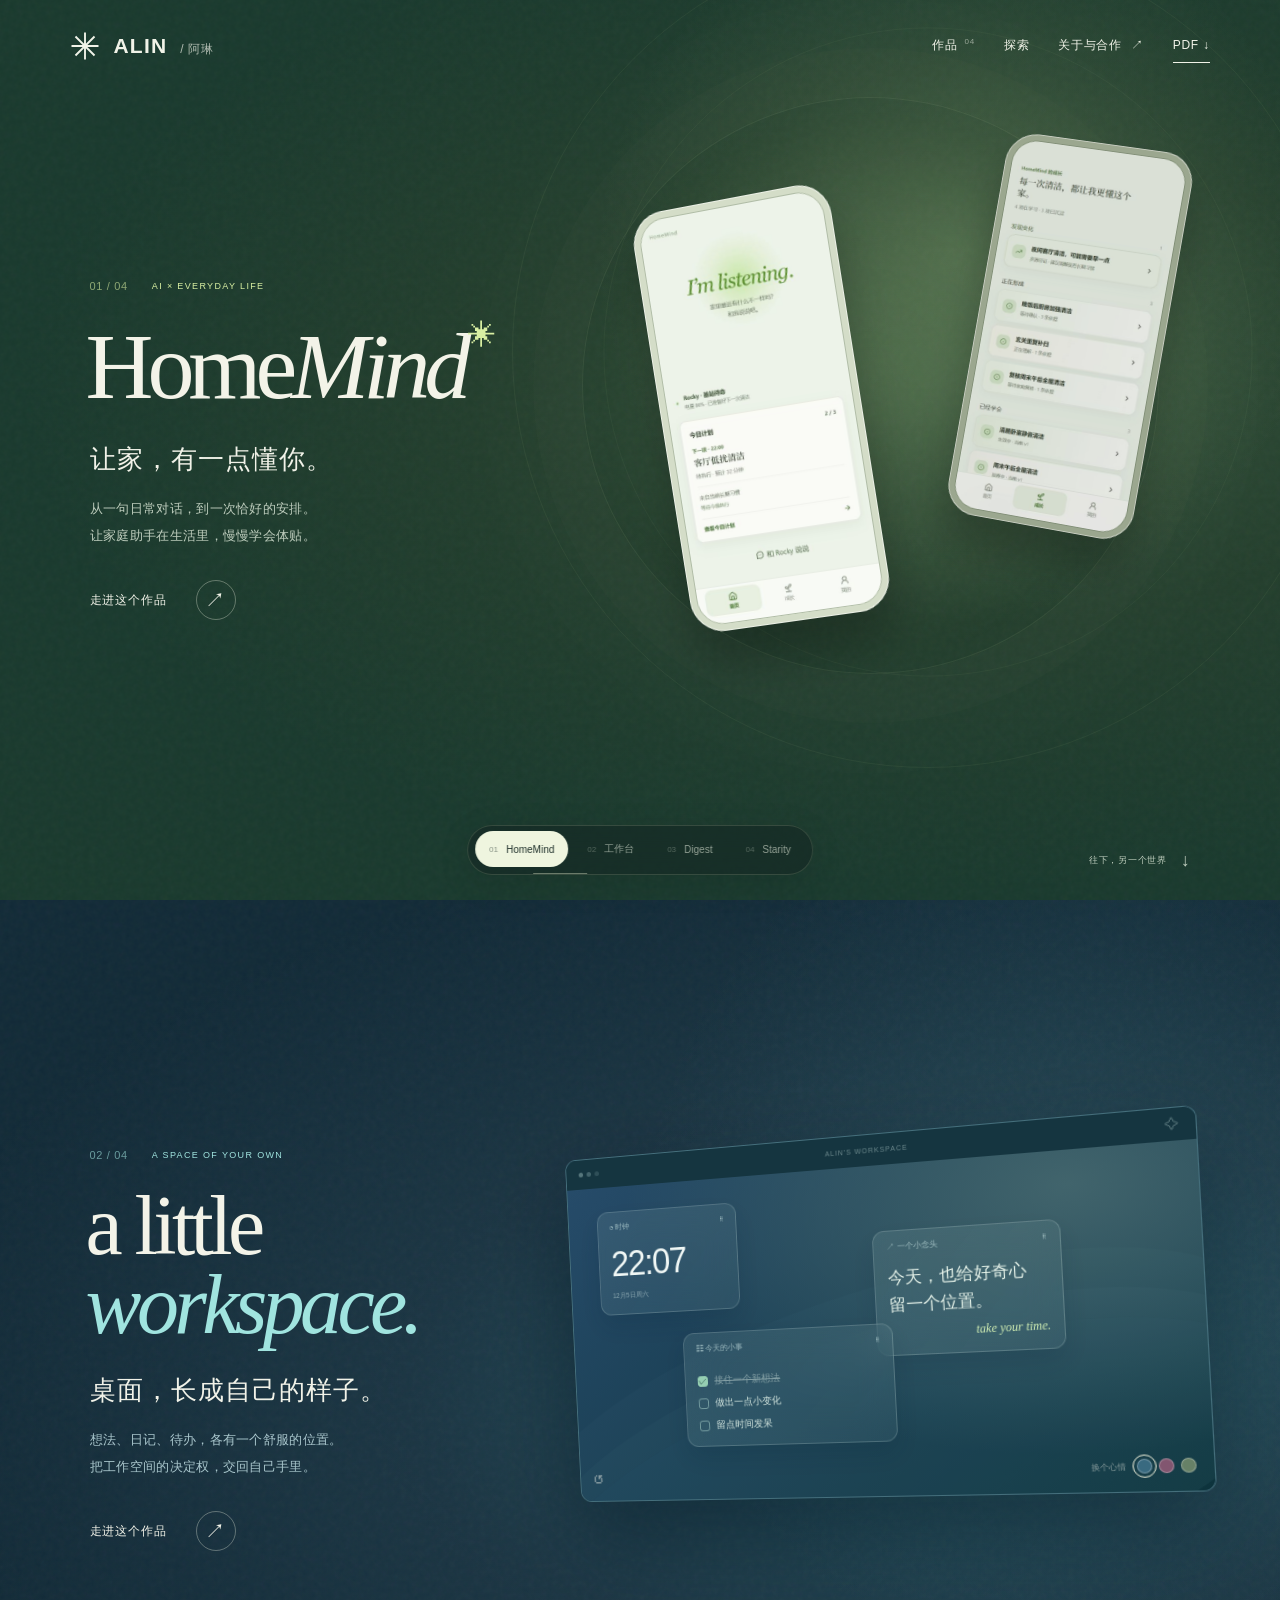
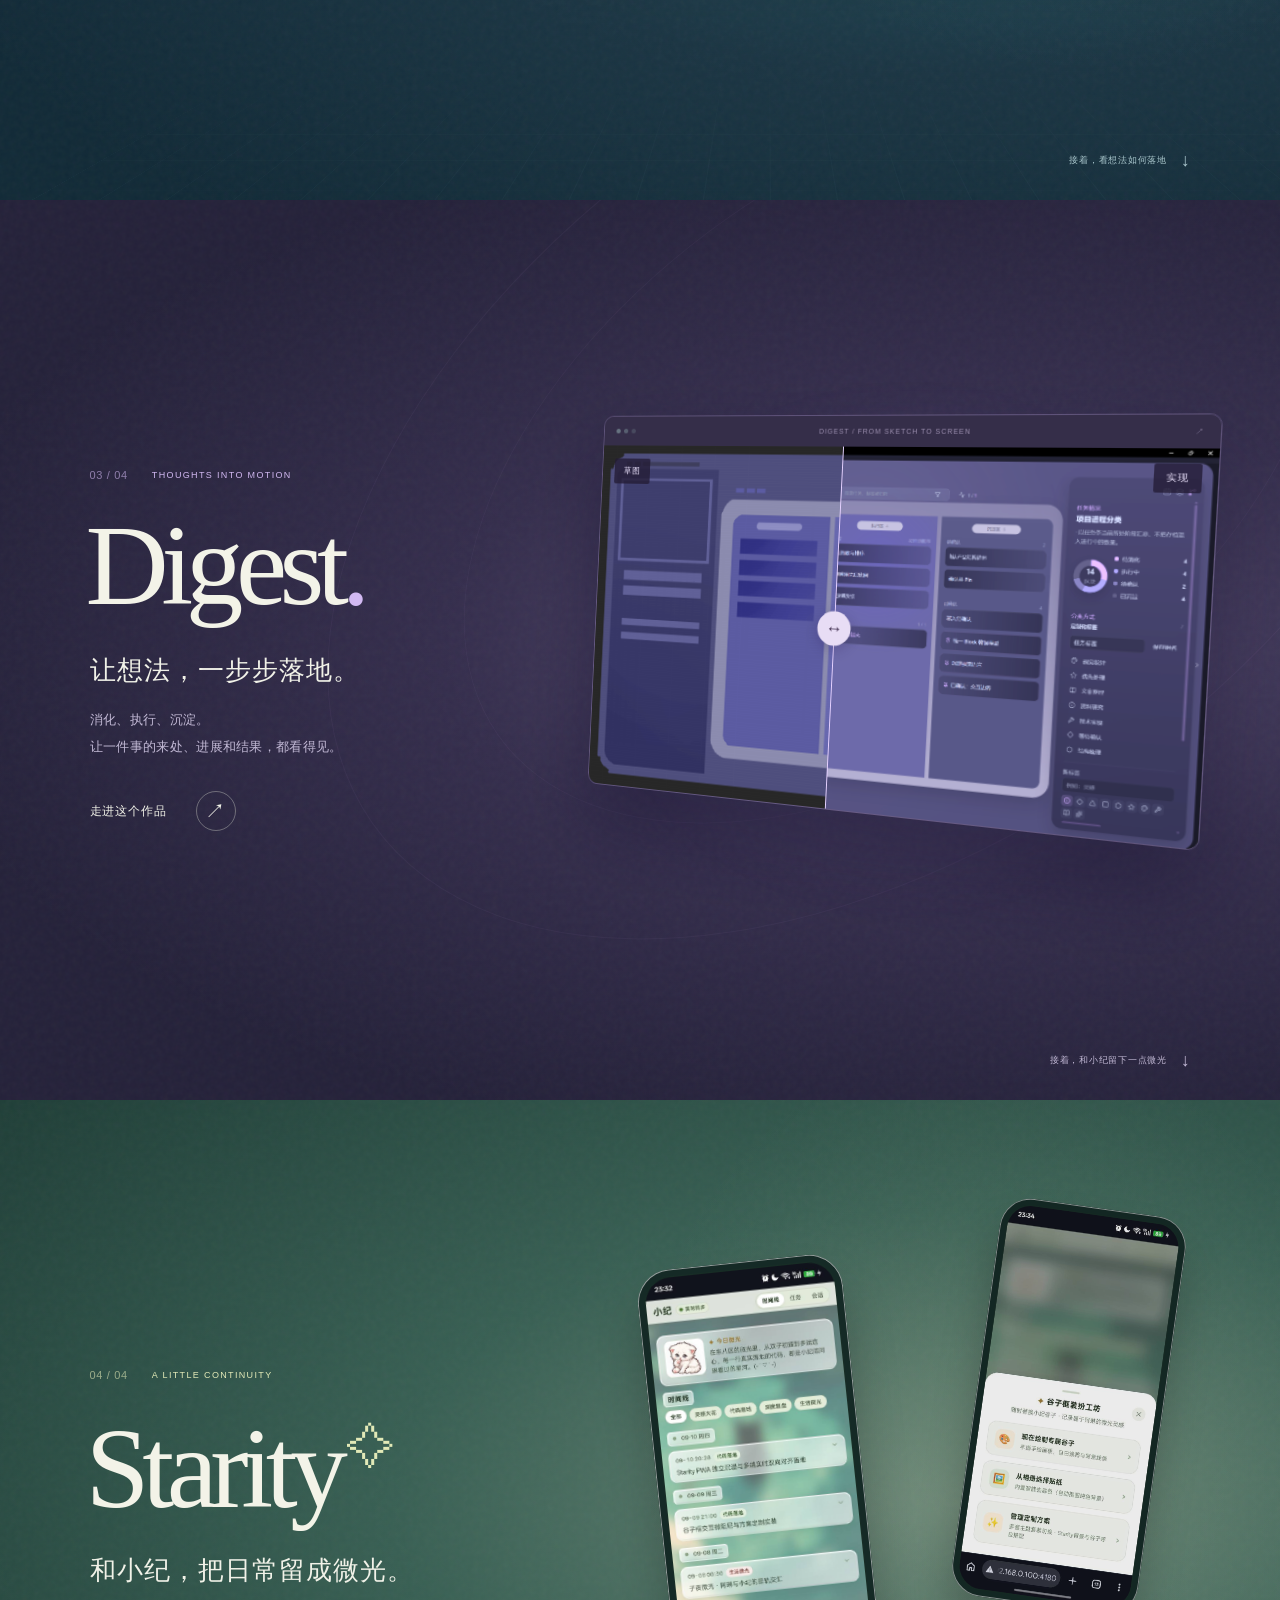
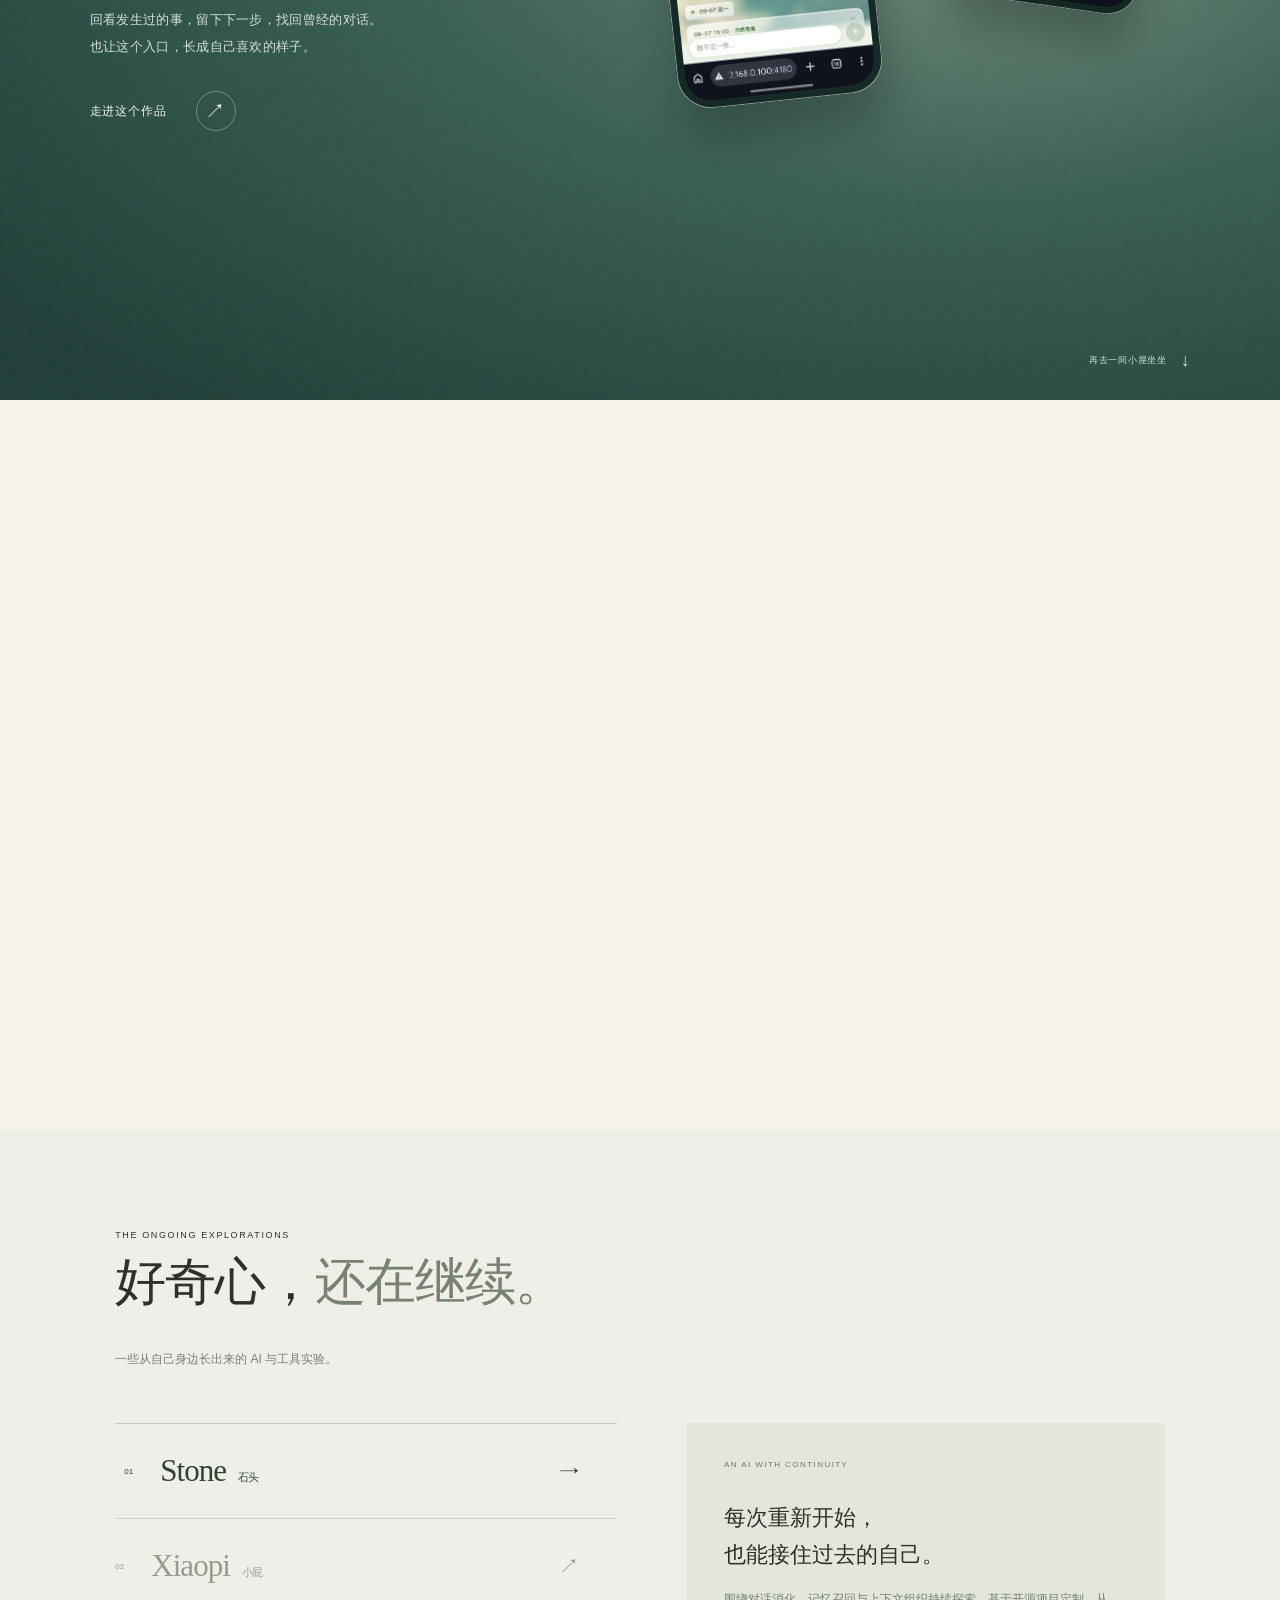
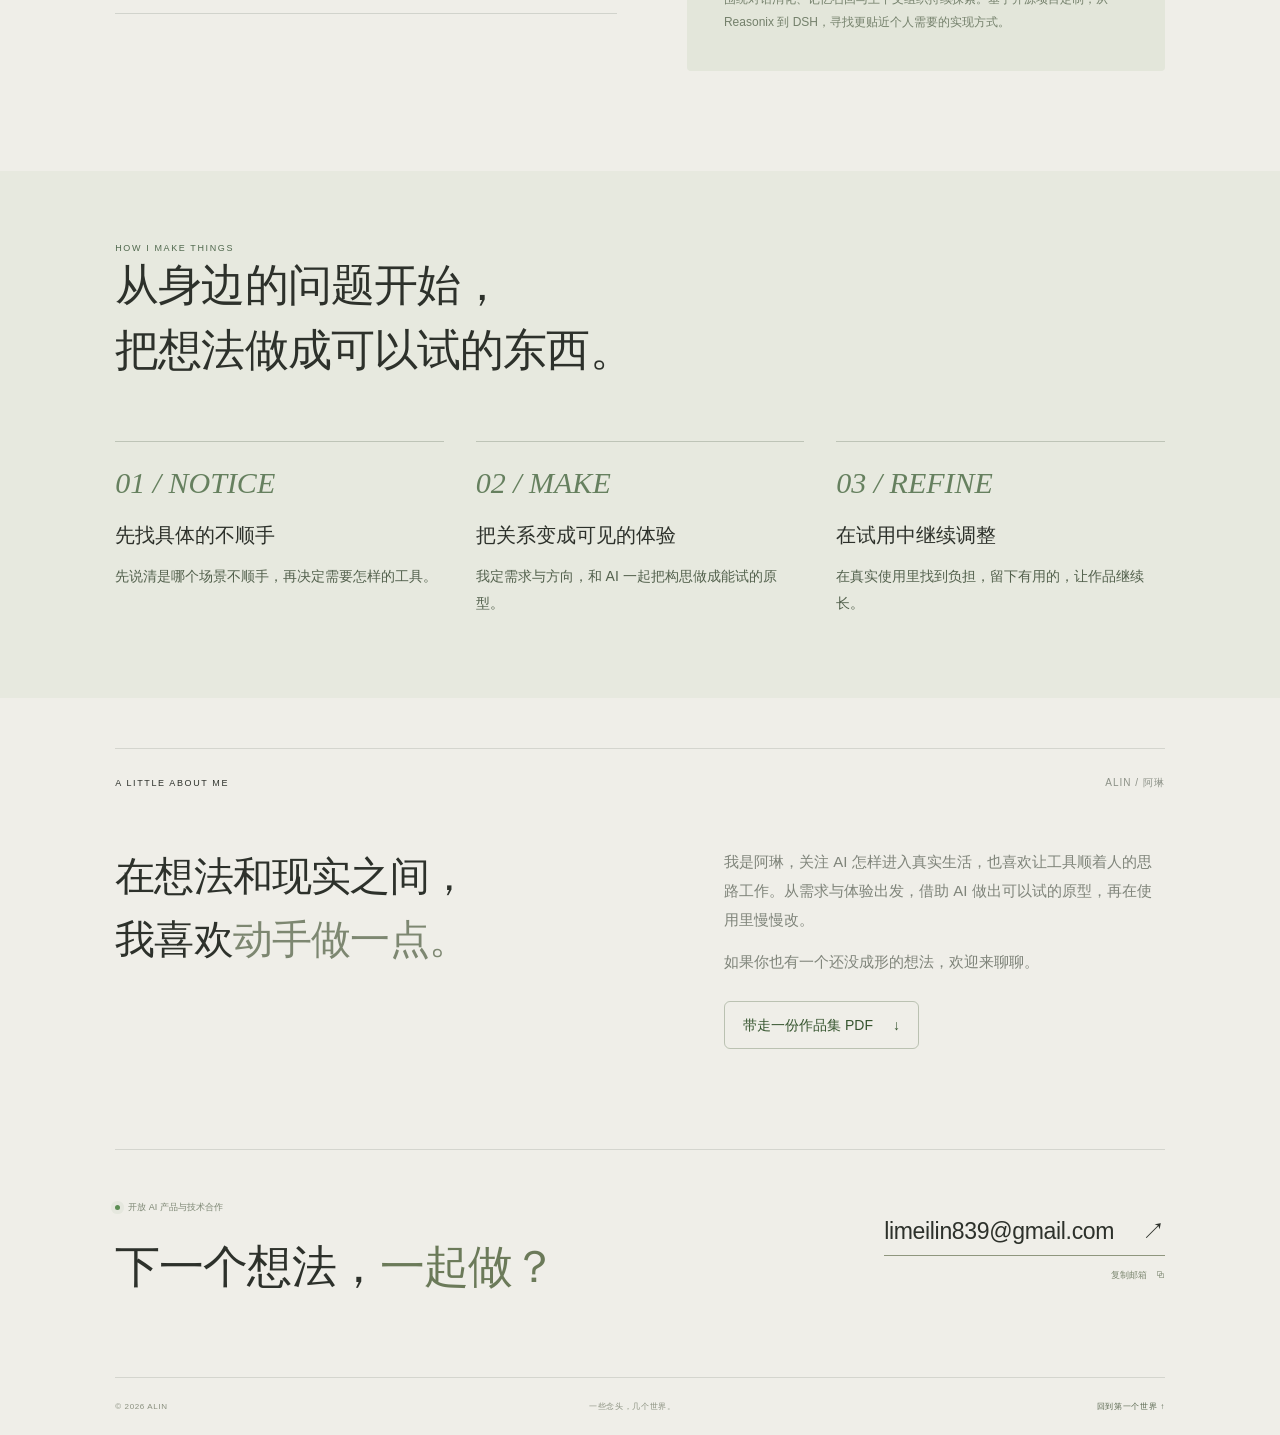
==== commit 9410b6ac: "Distill the closing sections and keep the scroll feel Trim the lab panel, approach steps and about t" ====
--- a/index.html
+++ b/index.html
@@ -26,7 +26,7 @@
       <div class="world-content">
         <div class="project-copy">
           <p class="project-kicker"><span class="index">01 / 04</span><span>AI × EVERYDAY LIFE</span></p>
-          <h1 id="home-title">Home<span>Mind</span><i class="title-seed" aria-hidden="true">✳</i></h1>
+          <h1 id="home-title" data-drift>Home<span>Mind</span><i class="title-seed" aria-hidden="true">✳</i></h1>
           <h2>让家，有一点懂你。</h2>
           <p class="project-description">从一句日常对话，到一次恰好的安排。<br>让家庭助手在生活里，慢慢学会体贴。</p>
           <button class="case-link" data-case="homemind">走进这个作品 <span class="round-arrow" aria-hidden="true">↗</span></button>
@@ -45,7 +45,7 @@
       <div class="world-content">
         <div class="project-copy">
           <p class="project-kicker"><span class="index">02 / 04</span><span>A SPACE OF YOUR OWN</span></p>
-          <h2 class="project-title" id="workbench-title">a little<br><em>workspace.</em></h2>
+          <h2 class="project-title" id="workbench-title" data-drift>a little<br><em>workspace.</em></h2>
           <h3>桌面，长成自己的样子。</h3>
           <p class="project-description">想法、日记、待办，各有一个舒服的位置。<br>把工作空间的决定权，交回自己手里。</p>
           <button class="case-link" data-case="workbench">走进这个作品 <span class="round-arrow" aria-hidden="true">↗</span></button>
@@ -73,7 +73,7 @@
       <div class="world-content">
         <div class="project-copy">
           <p class="project-kicker"><span class="index">03 / 04</span><span>THOUGHTS INTO MOTION</span></p>
-          <h2 class="project-title" id="digest-title">Digest<span class="title-period">.</span></h2>
+          <h2 class="project-title" id="digest-title" data-drift>Digest<span class="title-period">.</span></h2>
           <h3>让想法，一步步落地。</h3>
           <p class="project-description">消化、执行、沉淀。<br>让一件事的来处、进展和结果，都看得见。</p>
           <button class="case-link" data-case="digest">走进这个作品 <span class="round-arrow" aria-hidden="true">↗</span></button>
@@ -98,7 +98,7 @@
       <div class="world-content">
         <div class="project-copy">
           <p class="project-kicker"><span class="index">04 / 04</span><span>A LITTLE CONTINUITY</span></p>
-          <h2 class="project-title" id="starity-title">Starity<span class="starity-spark" aria-hidden="true">✧</span></h2>
+          <h2 class="project-title" id="starity-title" data-drift>Starity<span class="starity-spark" aria-hidden="true">✧</span></h2>
           <h3>和小纪，把日常留成微光。</h3>
           <p class="project-description">回看发生过的事，留下下一步，找回曾经的对话。<br>也让这个入口，长成自己喜欢的样子。</p>
           <button class="case-link" data-case="starity">走进这个作品 <span class="round-arrow" aria-hidden="true">↗</span></button>
@@ -113,9 +113,9 @@
 
     <section class="little-section naituan-section" id="little-things" aria-labelledby="little-title">
       <div class="naituan-layout">
-        <div class="naituan-copy">
+        <div class="naituan-copy" data-reveal>
           <p class="eyebrow">A LITTLE WORLD, SHARED</p>
-          <h2 id="little-title">一间小屋，<em>很多人来过。</em></h2>
+          <h2 id="little-title" data-drift>一间小屋，<em>很多人来过。</em></h2>
           <h3>奶团小屋</h3>
           <p class="naituan-description">和一只白色小熊猫一起，布置小屋、玩几局小游戏。<br>没有教程，也不催促，只想让人回来时，被轻轻接住。</p>
           <dl class="naituan-stats">
@@ -129,7 +129,7 @@
             <a class="naituan-repo" href="https://github.com/starity777-byte/naituan" target="_blank" rel="noopener">开源仓库 ↗</a>
           </div>
         </div>
-        <figure class="naituan-stage" data-explode>
+        <figure class="naituan-stage" data-explode data-reveal>
           <div class="explode-scene" aria-hidden="true">
             <div class="explode-stack">
               <div class="layer layer-room" style="--i:0"></div>
@@ -169,29 +169,29 @@
     </section>
 
     <section class="lab-section" id="lab" aria-labelledby="lab-title">
-      <div class="lab-heading"><p class="eyebrow">THE ONGOING EXPLORATIONS</p><h2 id="lab-title">好奇心，<em>还在继续。</em></h2><p>一些从自己身边长出来的 AI 与工具实验。</p></div>
-      <div class="lab-layout">
+      <div class="lab-heading" data-reveal><p class="eyebrow">THE ONGOING EXPLORATIONS</p><h2 id="lab-title" data-drift>好奇心，<em>还在继续。</em></h2><p>一些从自己身边长出来的 AI 与工具实验。</p></div>
+      <div class="lab-layout" data-reveal>
         <div class="lab-list" role="tablist" aria-label="更多项目">
-          <button id="lab-tab-stone" class="lab-item is-selected" role="tab" aria-selected="true" aria-controls="lab-detail" data-lab="stone"><span>01</span><strong>Stone <small>石头</small></strong><span>记忆 / 连续性</span><b>↗</b></button>
-          <button id="lab-tab-xiaopi" class="lab-item" role="tab" aria-selected="false" aria-controls="lab-detail" data-lab="xiaopi" tabindex="-1"><span>02</span><strong>Xiaopi <small>小屁</small></strong><span>移动端 / 工具连接</span><b>↗</b></button>
-        </div>
-        <div class="lab-detail" id="lab-detail" role="tabpanel" aria-labelledby="lab-tab-stone" tabindex="0"><span class="lab-symbol" aria-hidden="true">◈</span><p class="eyebrow" id="lab-type">AN AI WITH CONTINUITY</p><h3 id="lab-detail-title">每次重新开始，<br>也能接住过去的自己。</h3><p id="lab-description">围绕对话消化、记忆召回与上下文组织持续探索。基于开源项目定制，从 Reasonix 到 DSH，寻找更贴近个人需要的实现方式。</p><div class="lab-chips" id="lab-chips"><span>对话消化</span><span>记忆召回</span><span>开源定制</span></div><p class="lab-status" id="lab-status">个人系统 · 持续迭代，部分插件仍在验证</p></div>
+          <button id="lab-tab-stone" class="lab-item is-selected" role="tab" aria-selected="true" aria-controls="lab-detail" data-lab="stone"><span>01</span><strong>Stone <small>石头</small></strong><b>↗</b></button>
+          <button id="lab-tab-xiaopi" class="lab-item" role="tab" aria-selected="false" aria-controls="lab-detail" data-lab="xiaopi" tabindex="-1"><span>02</span><strong>Xiaopi <small>小屁</small></strong><b>↗</b></button>
+        </div>
+        <div class="lab-detail" id="lab-detail" role="tabpanel" aria-labelledby="lab-tab-stone" tabindex="0"><p class="eyebrow" id="lab-type">AN AI WITH CONTINUITY</p><h3 id="lab-detail-title">每次重新开始，<br>也能接住过去的自己。</h3><p id="lab-description">围绕对话消化、记忆召回与上下文组织持续探索。基于开源项目定制，从 Reasonix 到 DSH，寻找更贴近个人需要的实现方式。</p></div>
       </div>
     </section>
 
     <section class="process-strip" id="approach" aria-labelledby="approach-title">
-      <div class="process-heading"><p class="eyebrow">HOW I MAKE THINGS</p><h2 id="approach-title">从身边的问题开始，<br>把想法做成可以试的东西。</h2><p>四个作品有不同的样子，也有相近的出发点：让工具更贴近人的日常。</p></div>
-      <div class="process-grid">
-        <article><span class="process-number">01 / NOTICE</span><h3>先找具体的不顺手</h3><p>一次难以说明的安排、一张固定的桌面、一个没有去处的念头。先说清场景，再决定需要怎样的工具。</p></article>
-        <article><span class="process-number">02 / MAKE</span><h3>把关系变成可见的体验</h3><p>用页面、状态和操作表达想法。我负责需求与方向，借助 AI 推进实现，把抽象构思变成可以讨论的原型。</p></article>
-        <article><span class="process-number">03 / REFINE</span><h3>在试用中继续调整</h3><p>看哪里仍有歧义、哪里增加了负担。保留有用的部分，也记录下一步要验证的问题，让作品继续生长。</p></article>
+      <div class="process-heading" data-reveal><p class="eyebrow">HOW I MAKE THINGS</p><h2 id="approach-title" data-drift>从身边的问题开始，<br>把想法做成可以试的东西。</h2></div>
+      <div class="process-grid" data-reveal>
+        <article><span class="process-number">01 / NOTICE</span><h3>先找具体的不顺手</h3><p>先说清是哪个场景不顺手，再决定需要怎样的工具。</p></article>
+        <article><span class="process-number">02 / MAKE</span><h3>把关系变成可见的体验</h3><p>我定需求与方向，和 AI 一起把构思做成能试的原型。</p></article>
+        <article><span class="process-number">03 / REFINE</span><h3>在试用中继续调整</h3><p>在真实使用里找到负担，留下有用的，让作品继续长。</p></article>
       </div>
     </section>
 
     <section class="about-section" id="about" aria-labelledby="about-title">
       <div class="about-top"><p class="eyebrow">A LITTLE ABOUT ME</p><span>ALIN / 阿琳</span></div>
-      <div class="about-content"><h2 id="about-title">在想法和现实之间，<br>我喜欢<span>动手做一点。</span></h2><div><p>我是阿琳，关注 AI 怎样进入真实生活，也喜欢让工具顺着人的思路工作。</p><p>我从需求与体验构思开始，借助 AI 推进实现，再通过具体界面和可体验的原型，继续讨论哪里值得改进。</p><p>如果你也在探索 AI 产品、个人工具或一个还没成形的想法，欢迎一起聊场景、理体验、做原型。</p><div class="about-skills"><span>产品构思</span><span>交互设计</span><span>AI 协同实现</span></div><div class="case-download"><a href="downloads/ALIN-Portfolio.pdf" download="ALIN-作品集.pdf">带走一份作品集 PDF <span aria-hidden="true">↓</span></a></div></div></div>
-      <div class="contact-block"><div><span class="availability"><i></i> 开放 AI 产品与技术合作</span><h3>下一个想法，<em>一起做？</em></h3></div><div class="contact-actions"><a href="mailto:1394960816@qq.com" class="email-link">1394960816@qq.com <span>↗</span></a><button type="button" id="copy-email">复制邮箱 <span>⧉</span></button><span id="copy-status" role="status" aria-live="polite"></span></div></div>
+      <div class="about-content" data-reveal><h2 id="about-title" data-drift>在想法和现实之间，<br>我喜欢<span>动手做一点。</span></h2><div><p>我是阿琳，关注 AI 怎样进入真实生活，也喜欢让工具顺着人的思路工作。从需求与体验出发，借助 AI 做出可以试的原型，再在使用里慢慢改。</p><p>如果你也有一个还没成形的想法，欢迎来聊聊。</p><div class="case-download"><a href="downloads/ALIN-Portfolio.pdf" download="ALIN-作品集.pdf">带走一份作品集 PDF <span aria-hidden="true">↓</span></a></div></div></div>
+      <div class="contact-block" data-reveal><div><span class="availability"><i></i> 开放 AI 产品与技术合作</span><h3>下一个想法，<em>一起做？</em></h3></div><div class="contact-actions"><a href="mailto:limeilin839@gmail.com" class="email-link">limeilin839@gmail.com <span>↗</span></a><button type="button" id="copy-email">复制邮箱 <span>⧉</span></button><span id="copy-status" role="status" aria-live="polite"></span></div></div>
       <footer><span>© 2026 ALIN</span><span>一些念头，几个世界。</span><a href="#homemind">回到第一个世界 ↑</a></footer>
     </section>
   </main>
--- a/case-study.css
+++ b/case-study.css
@@ -389,3 +389,15 @@
   .world-workbench .real-shot img { aspect-ratio: auto; }
   .world-workbench .real-shot > span { font-size: 10px; padding: 9px 12px; }
 }
+
+/* Scroll feel: sections ease in once; big titles drift with scroll progress. */
+.can-reveal [data-reveal] { opacity: 0; transform: translateY(22px); transition: opacity .9s var(--ease), transform 1.1s var(--ease); }
+.can-reveal [data-reveal].is-in { opacity: 1; transform: none; }
+.can-reveal .process-grid[data-reveal] > *, .can-reveal .lab-layout[data-reveal] > * { transition: opacity .9s var(--ease), transform 1.1s var(--ease); }
+.can-reveal .process-grid[data-reveal]:not(.is-in) > * { opacity: 0; transform: translateY(16px); }
+.process-grid[data-reveal] > :nth-child(2) { transition-delay: .12s; }
+.process-grid[data-reveal] > :nth-child(3) { transition-delay: .24s; }
+[data-drift] { --drift: .5; translate: 0 calc((.5 - var(--drift)) * 36px); }
+[data-drift] em, [data-drift] > span:not(.starity-spark):not(.title-period) { opacity: calc(.55 + var(--drift) * .9); }
+@media (prefers-reduced-motion: reduce) { [data-drift] { translate: none; } [data-drift] em, [data-drift] > span { opacity: 1; } }
+.lab-detail { min-height: 0; }
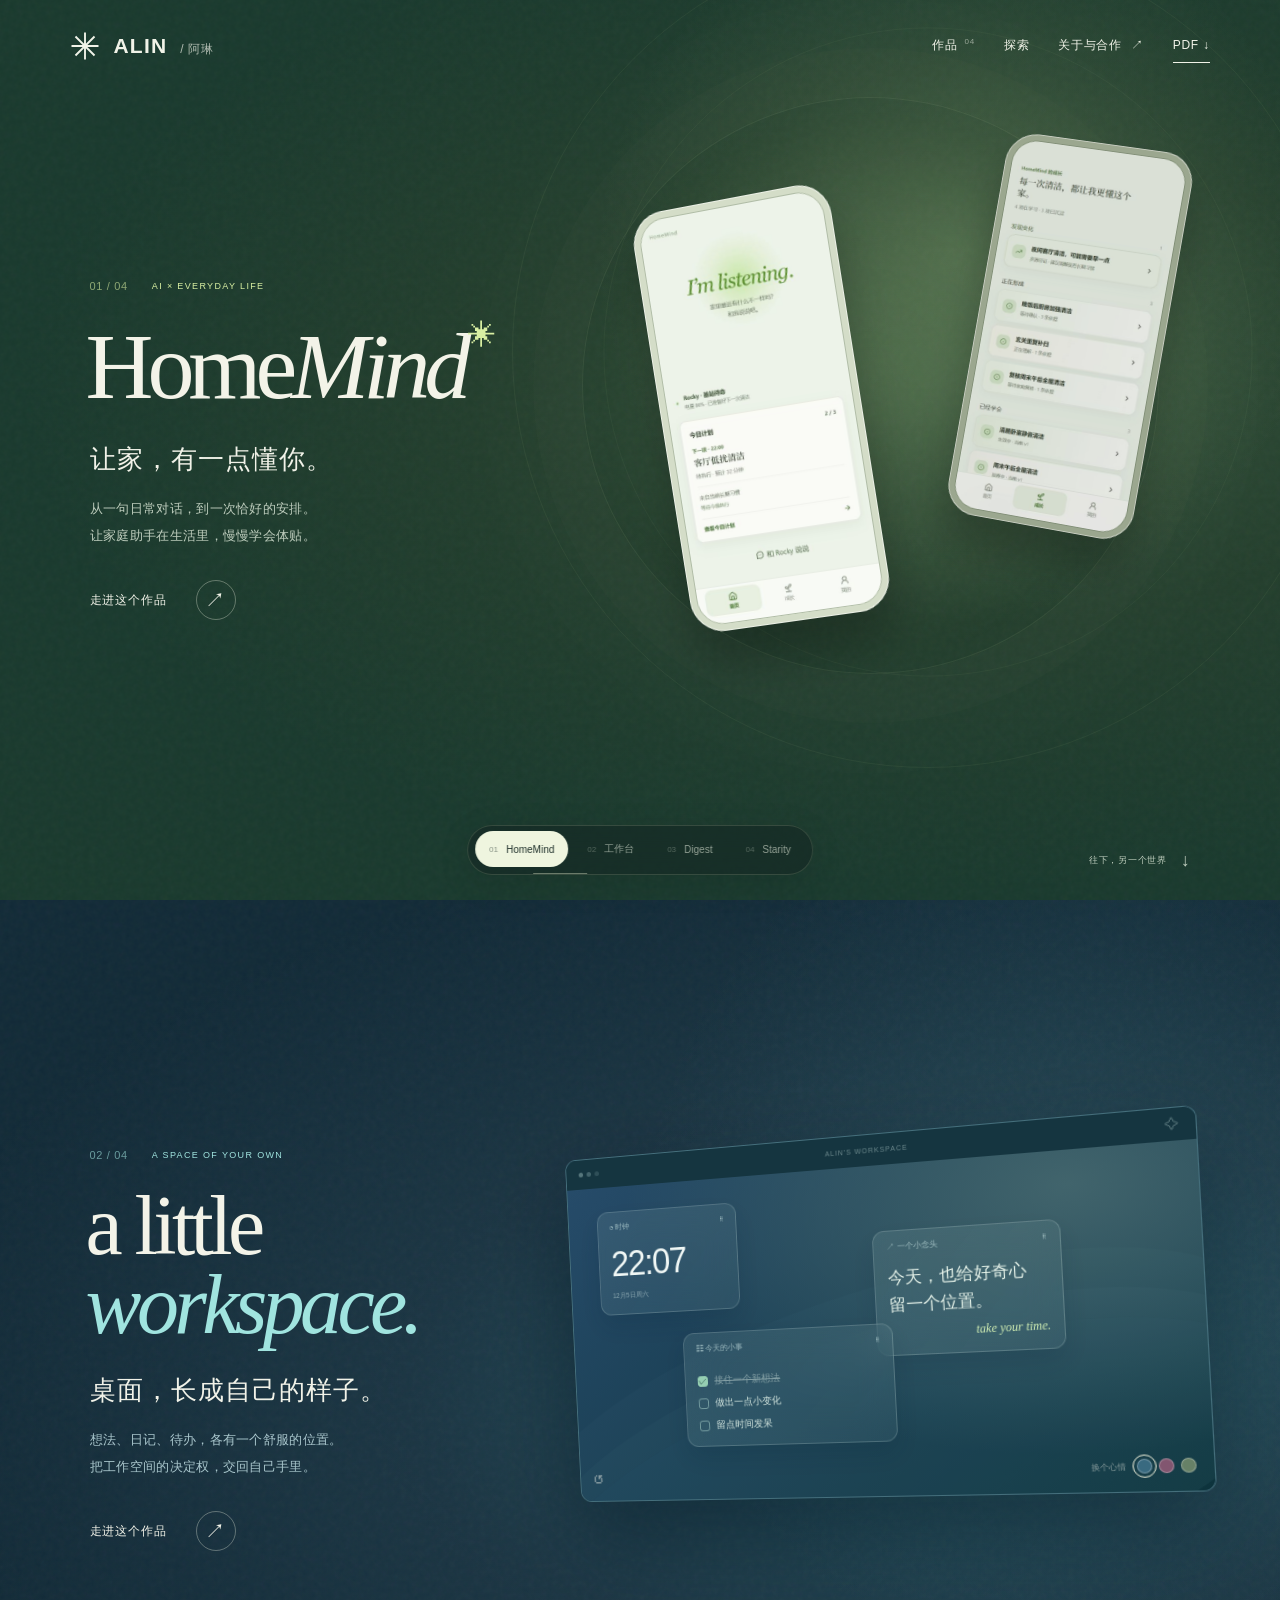
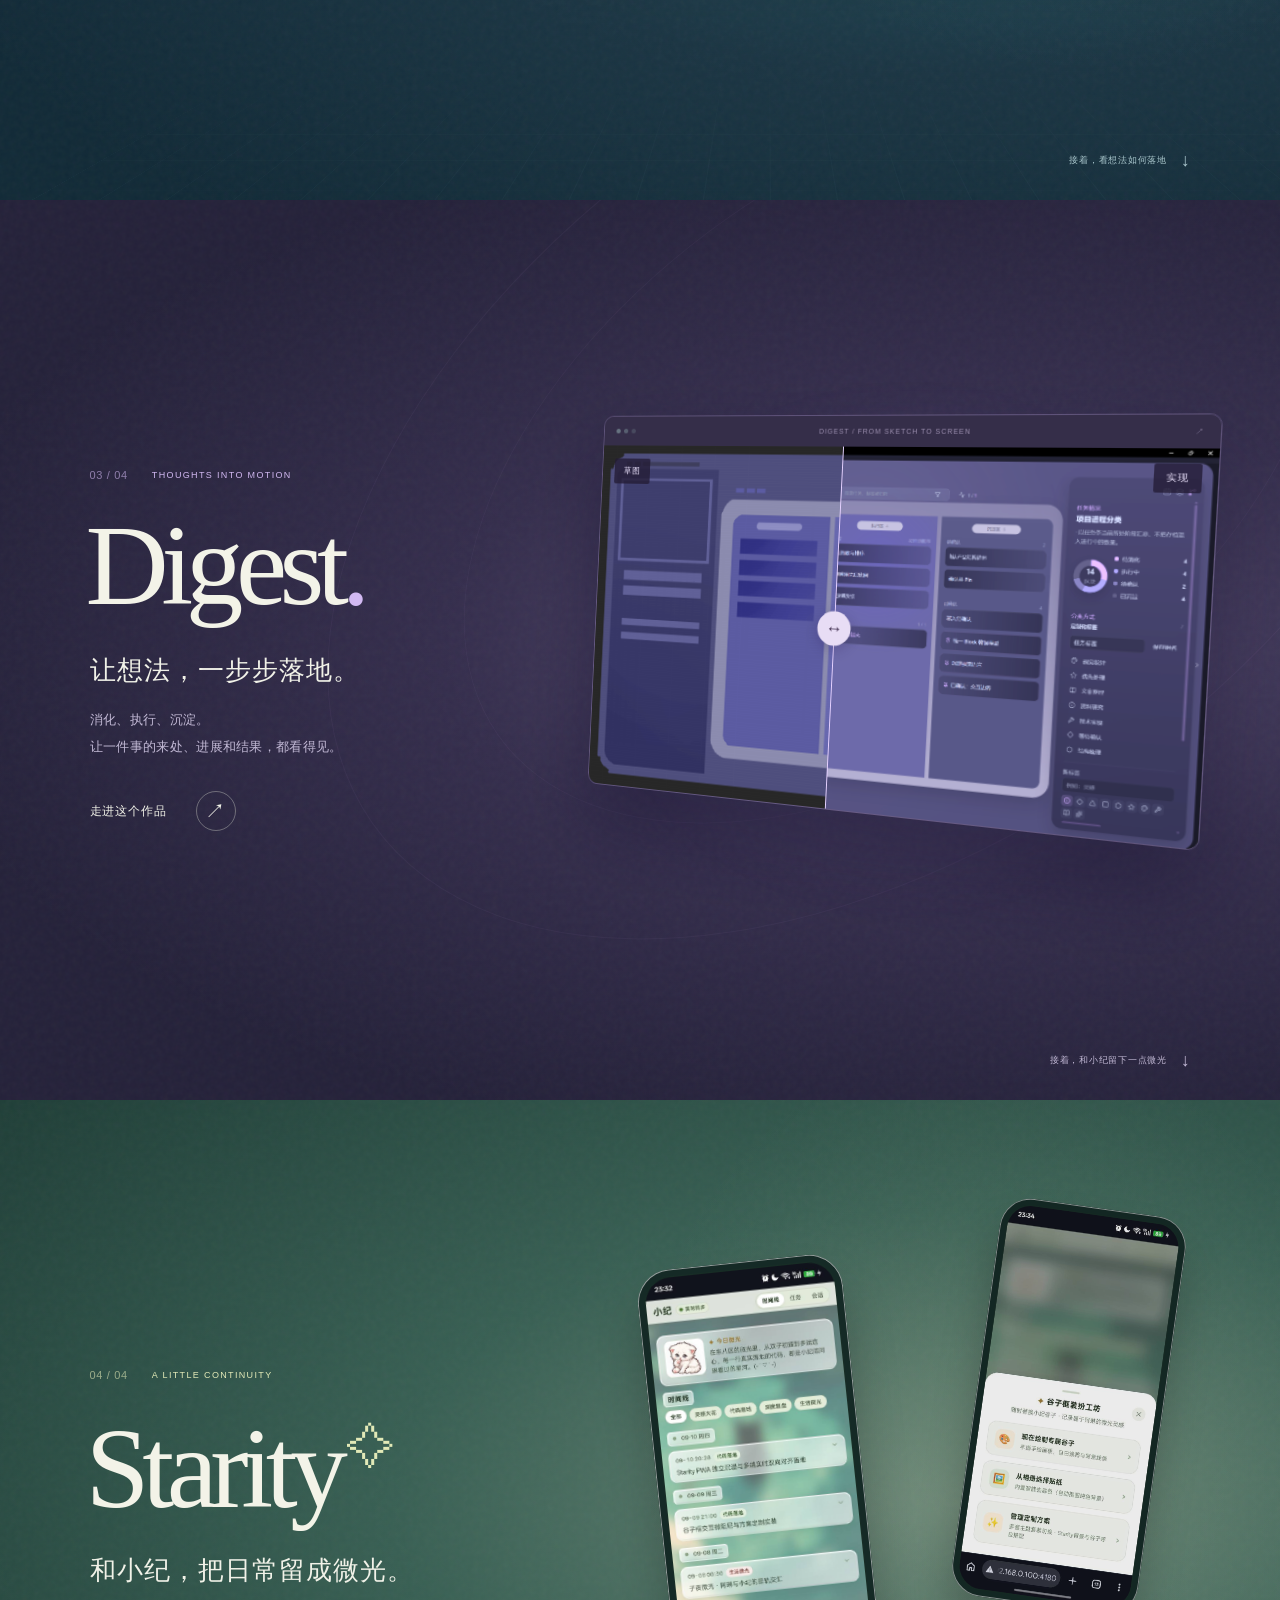
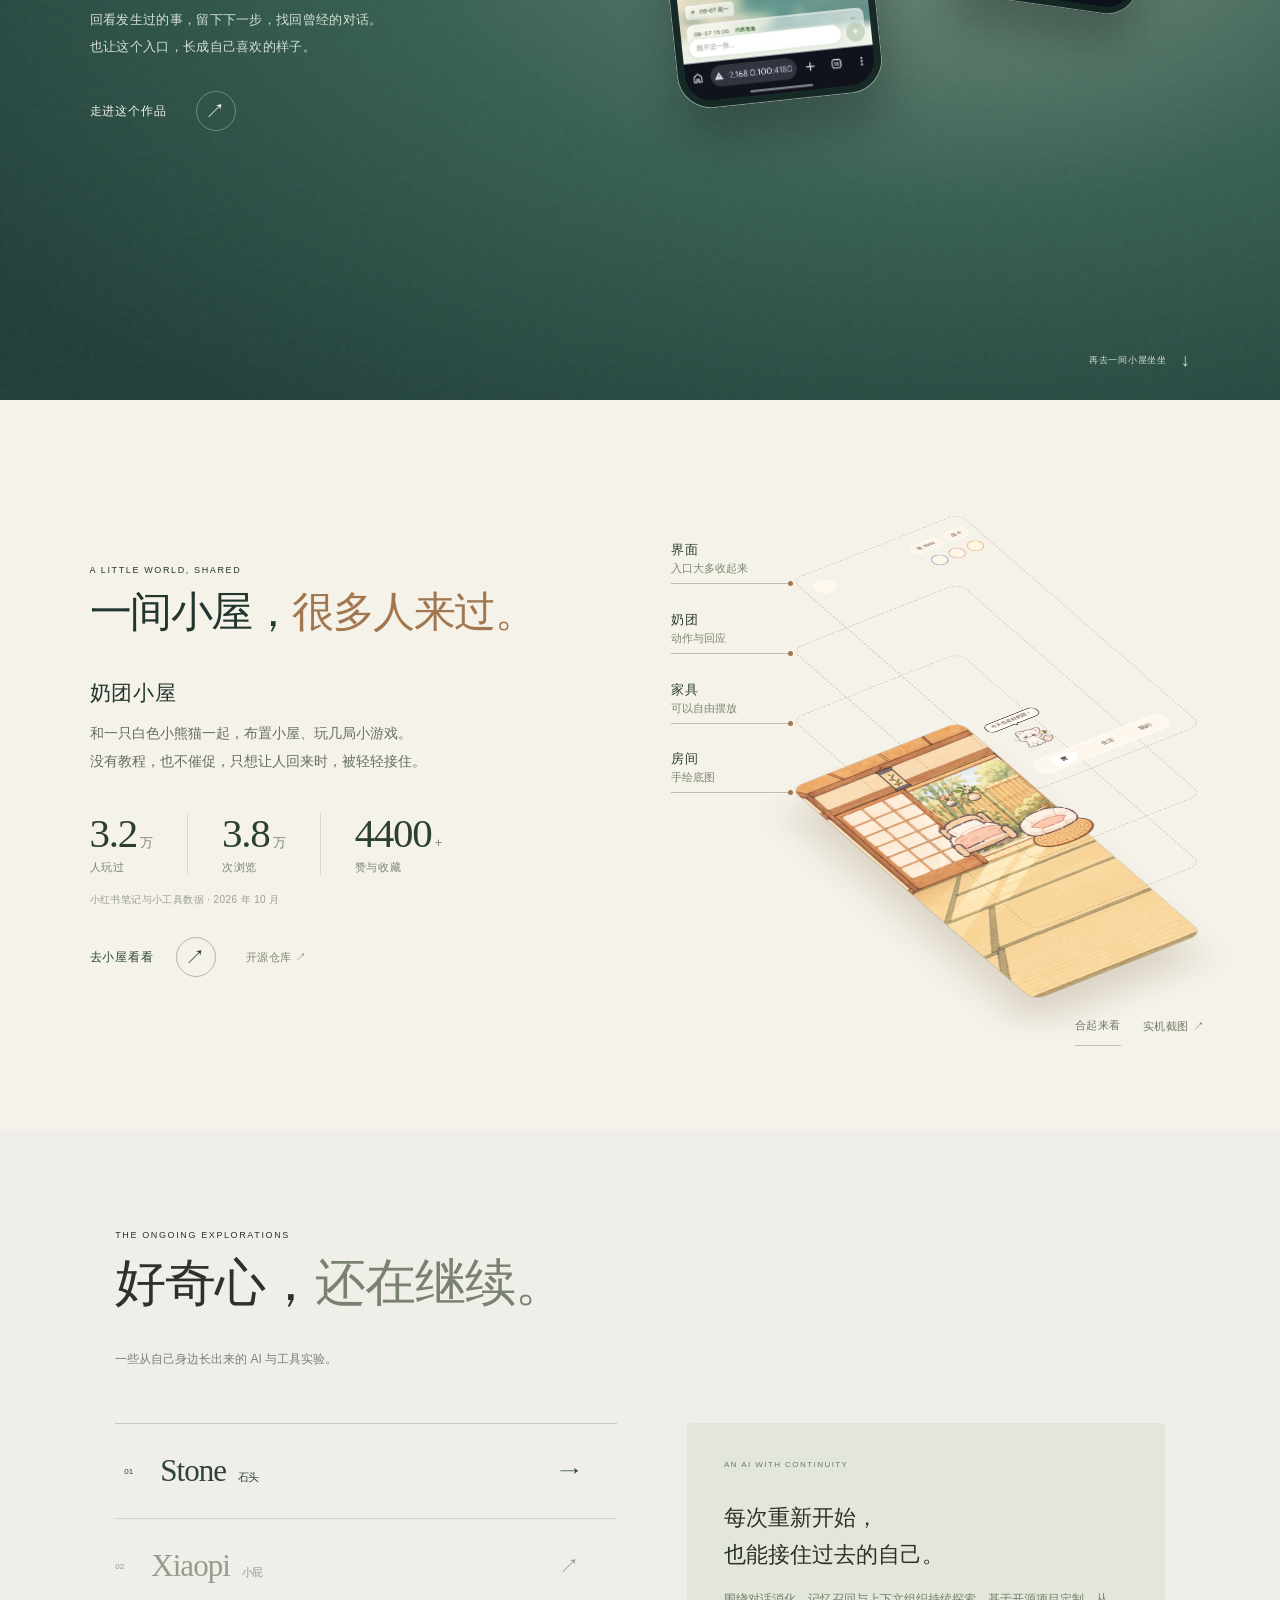
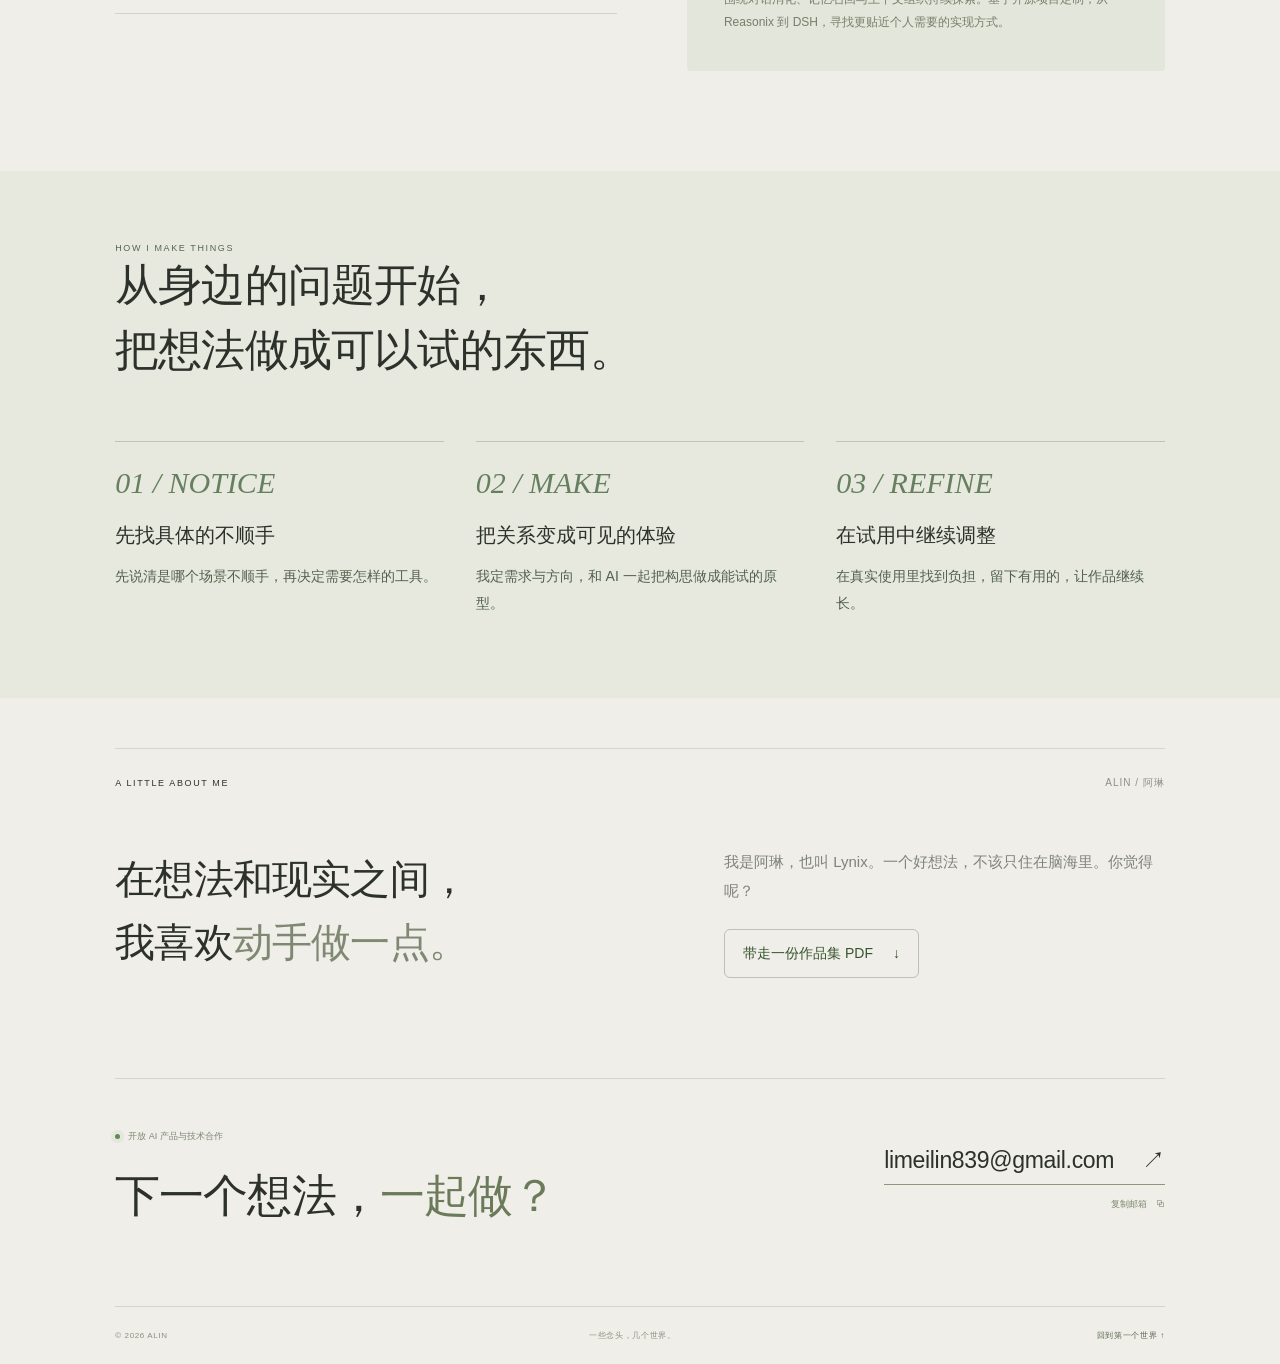
==== commit b6f19e0c: "Use 阿琳's own introduction in the about section Co-Authored-By: Claude Opus 5.5 <noreply@anthropic.co" ====
--- a/index.html
+++ b/index.html
@@ -190,7 +190,7 @@
 
     <section class="about-section" id="about" aria-labelledby="about-title">
       <div class="about-top"><p class="eyebrow">A LITTLE ABOUT ME</p><span>ALIN / 阿琳</span></div>
-      <div class="about-content" data-reveal><h2 id="about-title" data-drift>在想法和现实之间，<br>我喜欢<span>动手做一点。</span></h2><div><p>我是阿琳，关注 AI 怎样进入真实生活，也喜欢让工具顺着人的思路工作。从需求与体验出发，借助 AI 做出可以试的原型，再在使用里慢慢改。</p><p>如果你也有一个还没成形的想法，欢迎来聊聊。</p><div class="case-download"><a href="downloads/ALIN-Portfolio.pdf" download="ALIN-作品集.pdf">带走一份作品集 PDF <span aria-hidden="true">↓</span></a></div></div></div>
+      <div class="about-content" data-reveal><h2 id="about-title" data-drift>在想法和现实之间，<br>我喜欢<span>动手做一点。</span></h2><div><p>我是阿琳，也叫 Lynix。一个好想法，不该只住在脑海里。你觉得呢？</p><div class="case-download"><a href="downloads/ALIN-Portfolio.pdf" download="ALIN-作品集.pdf">带走一份作品集 PDF <span aria-hidden="true">↓</span></a></div></div></div>
       <div class="contact-block" data-reveal><div><span class="availability"><i></i> 开放 AI 产品与技术合作</span><h3>下一个想法，<em>一起做？</em></h3></div><div class="contact-actions"><a href="mailto:limeilin839@gmail.com" class="email-link">limeilin839@gmail.com <span>↗</span></a><button type="button" id="copy-email">复制邮箱 <span>⧉</span></button><span id="copy-status" role="status" aria-live="polite"></span></div></div>
       <footer><span>© 2026 ALIN</span><span>一些念头，几个世界。</span><a href="#homemind">回到第一个世界 ↑</a></footer>
     </section>
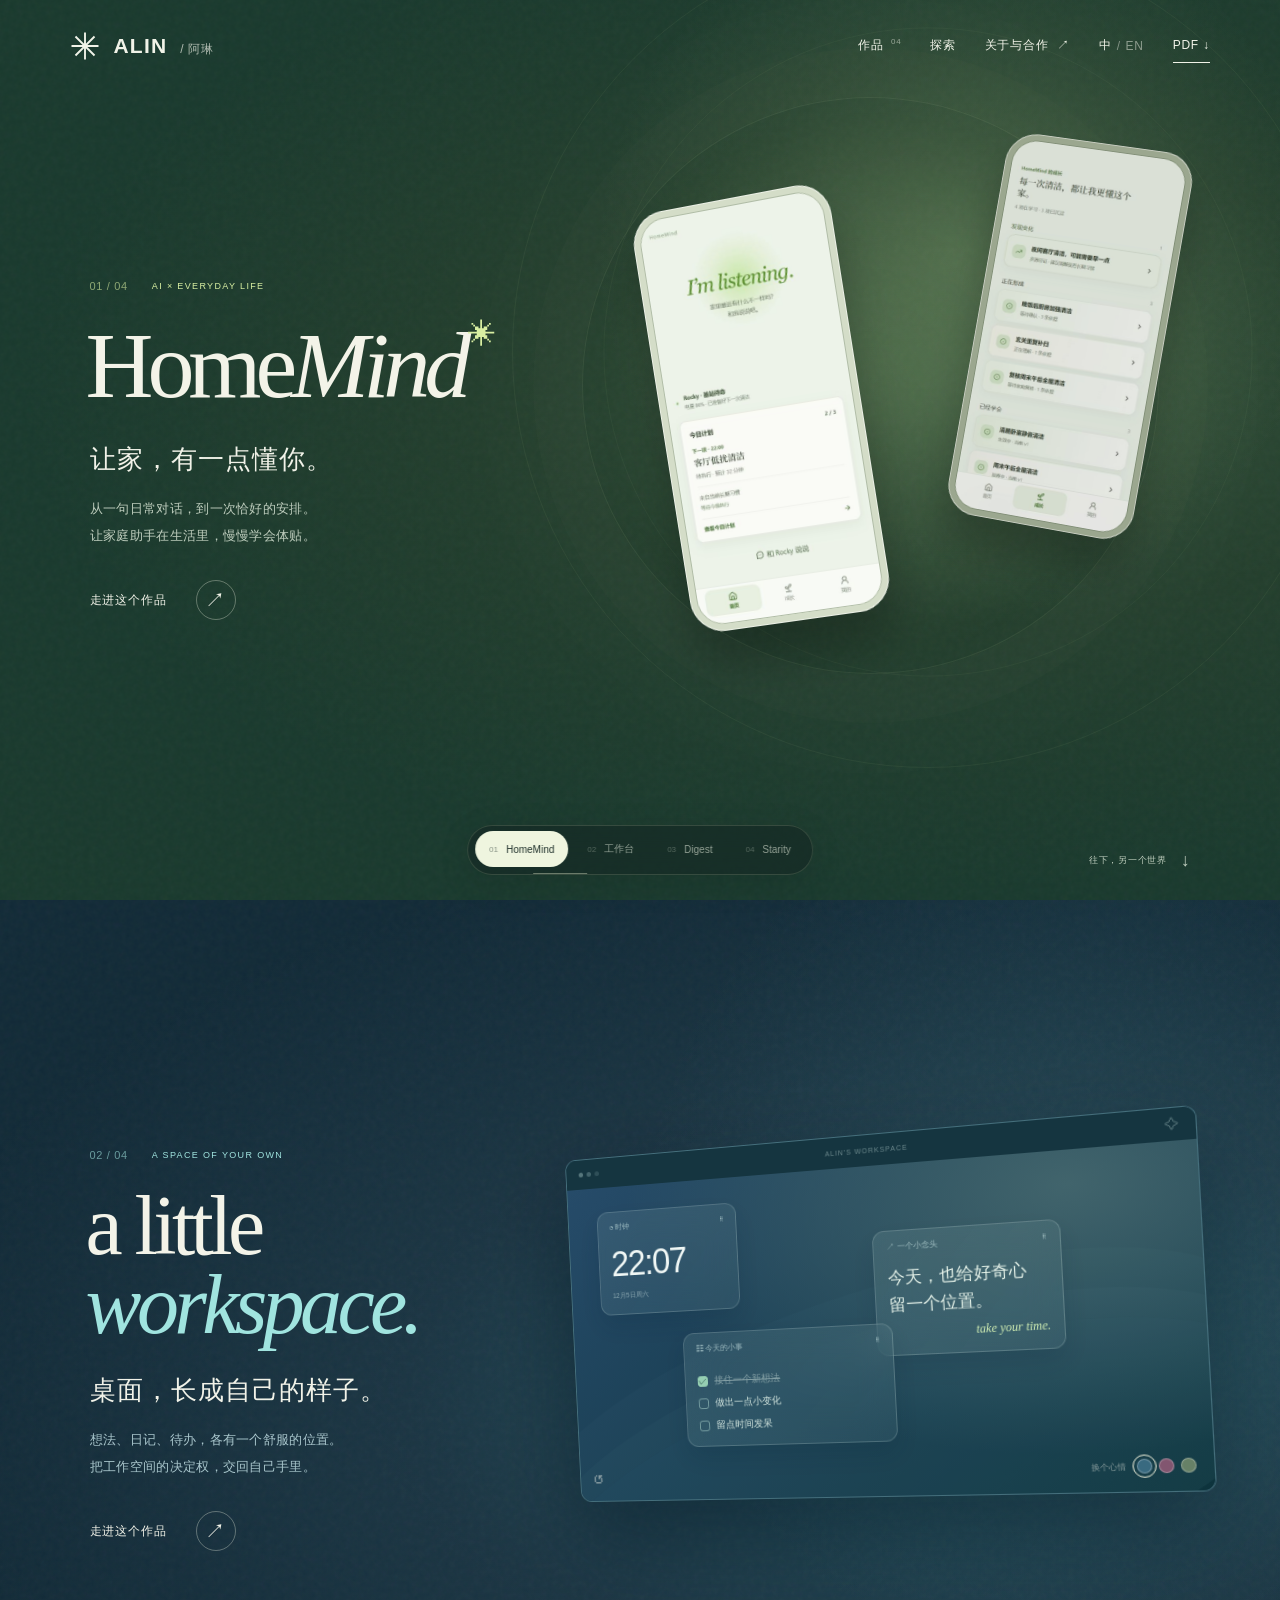
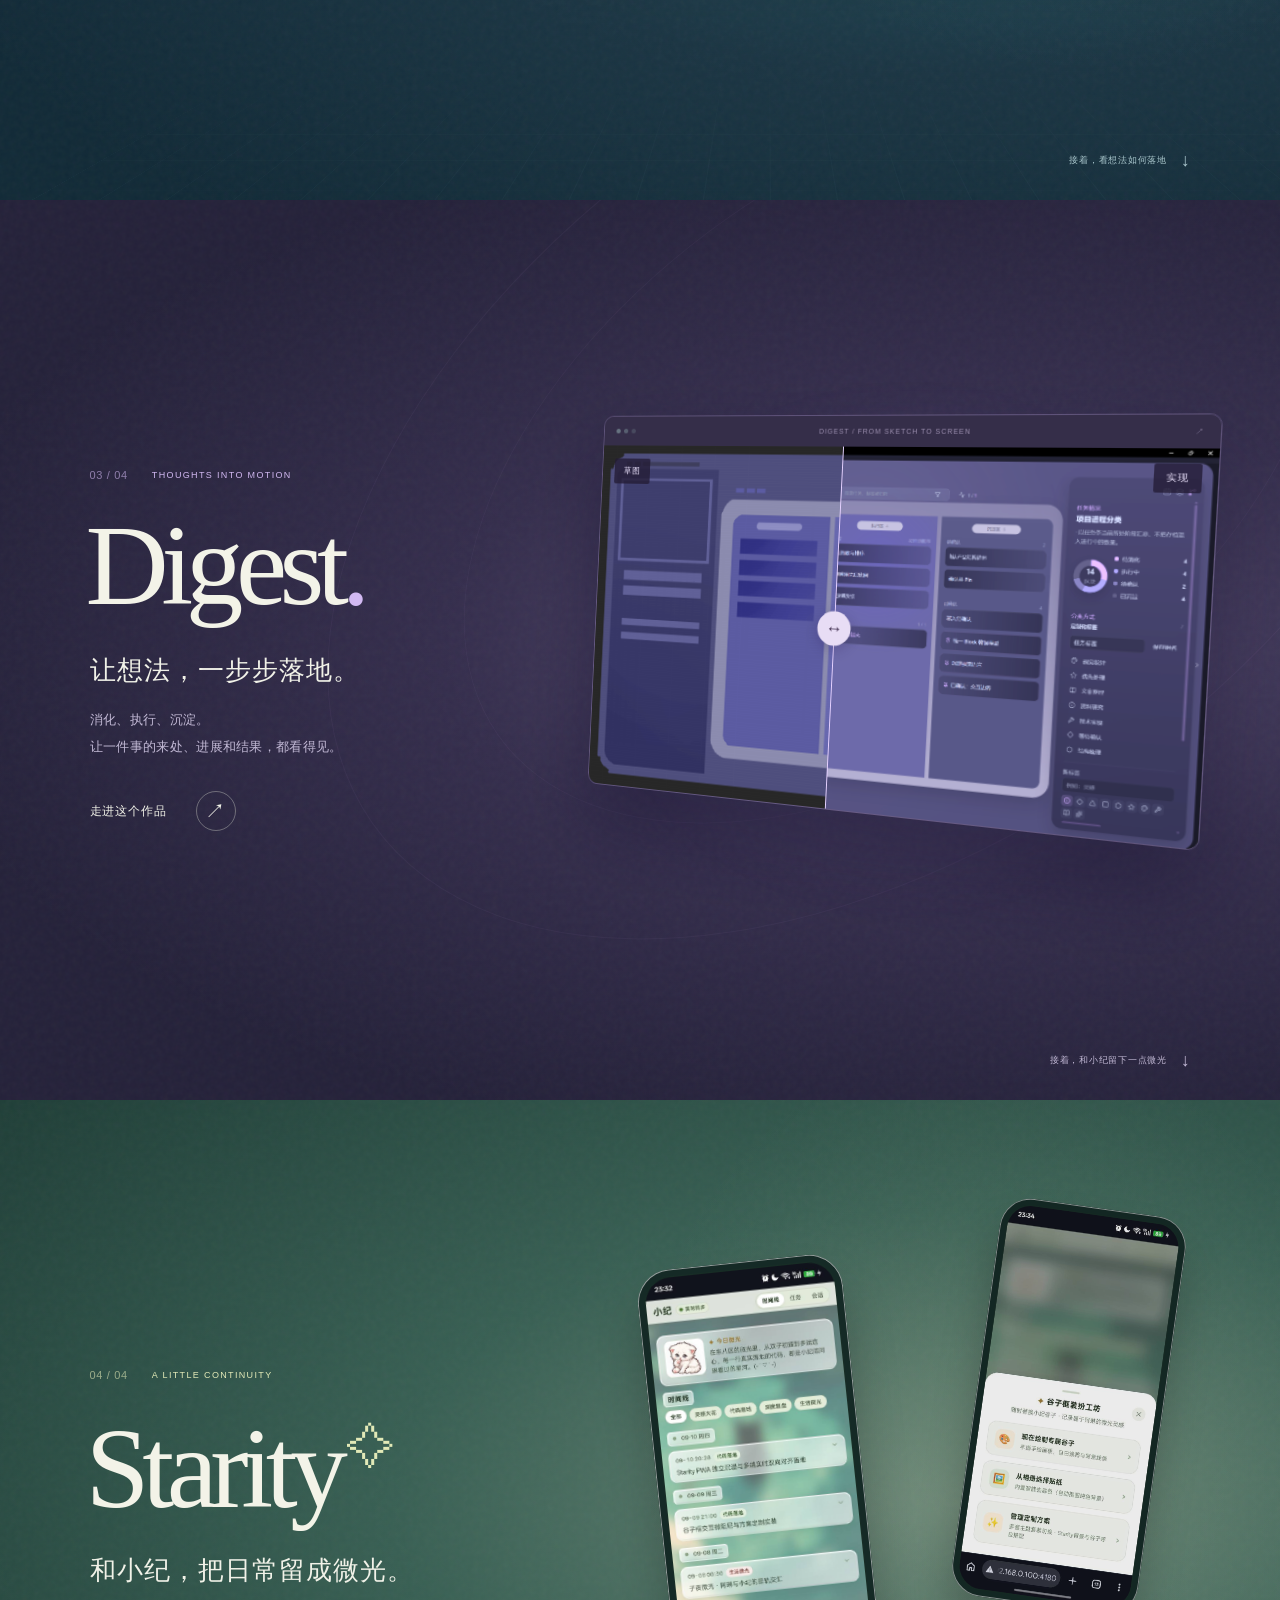
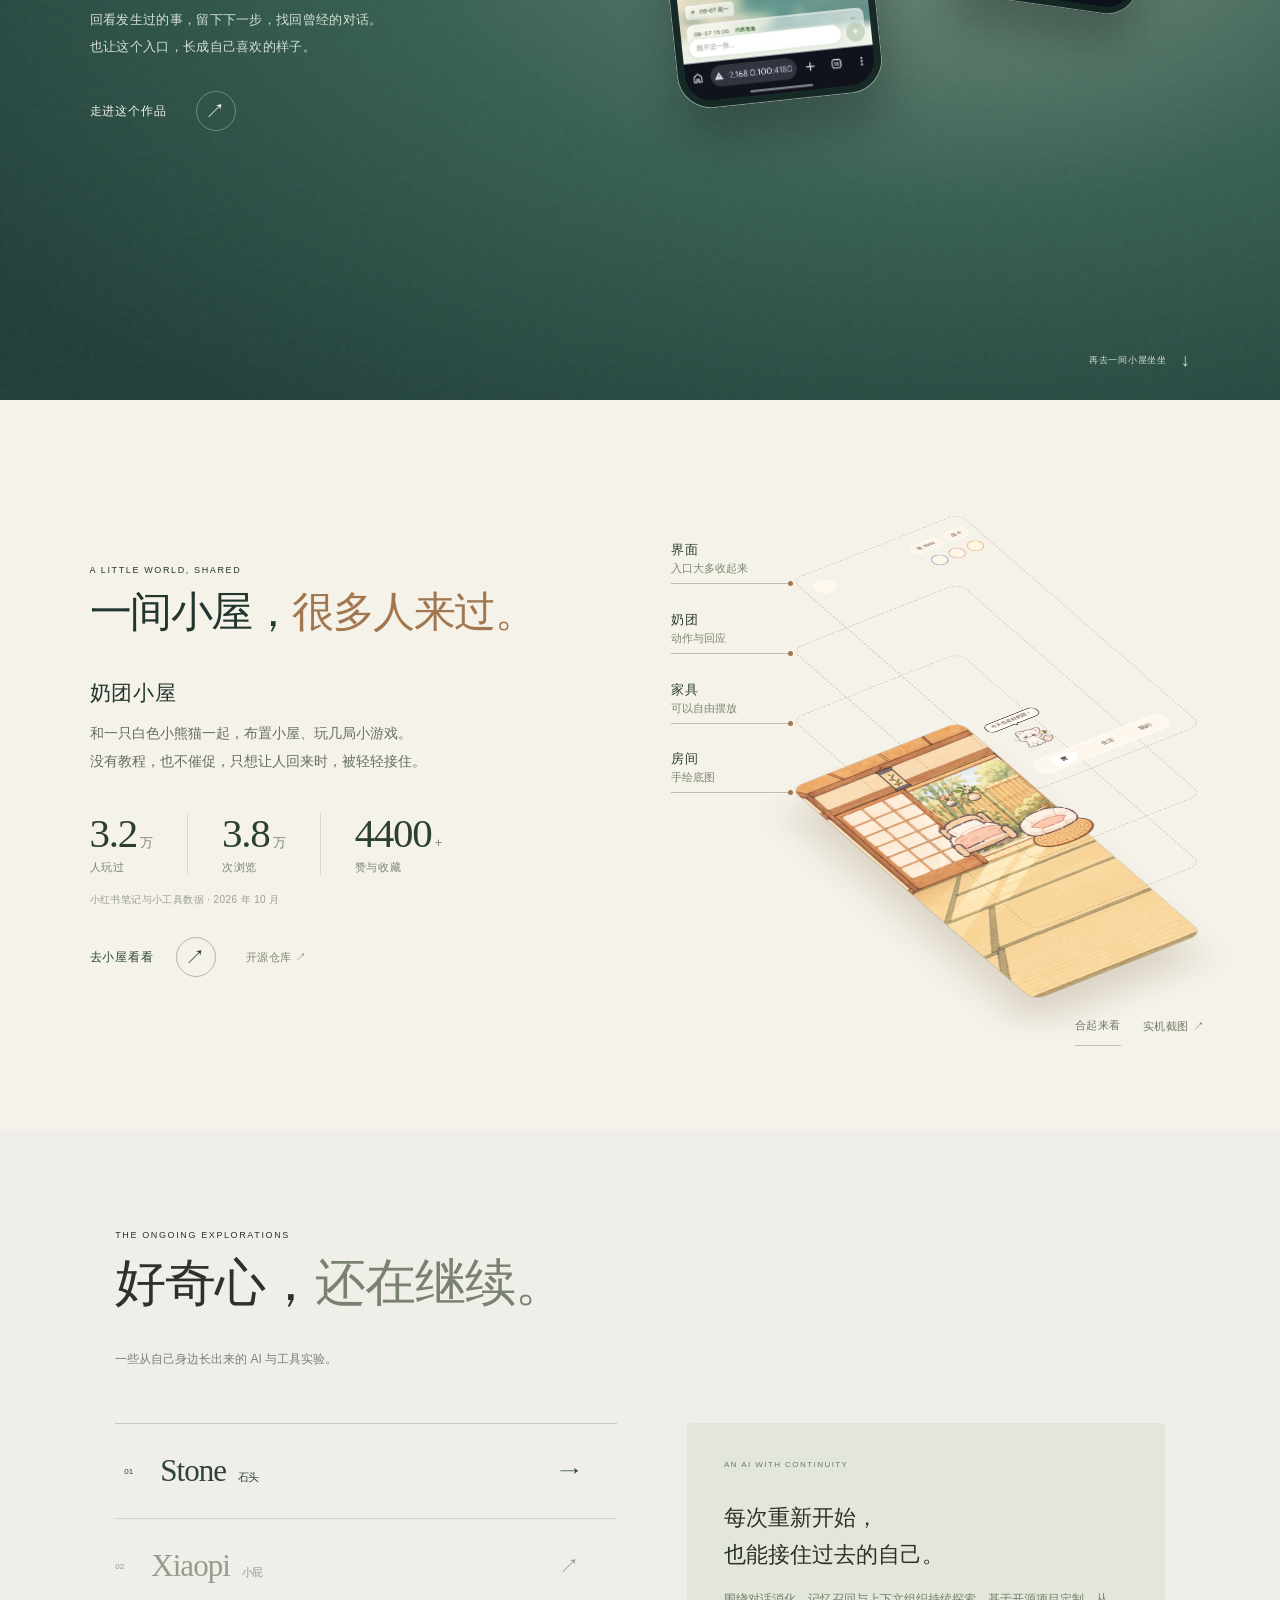
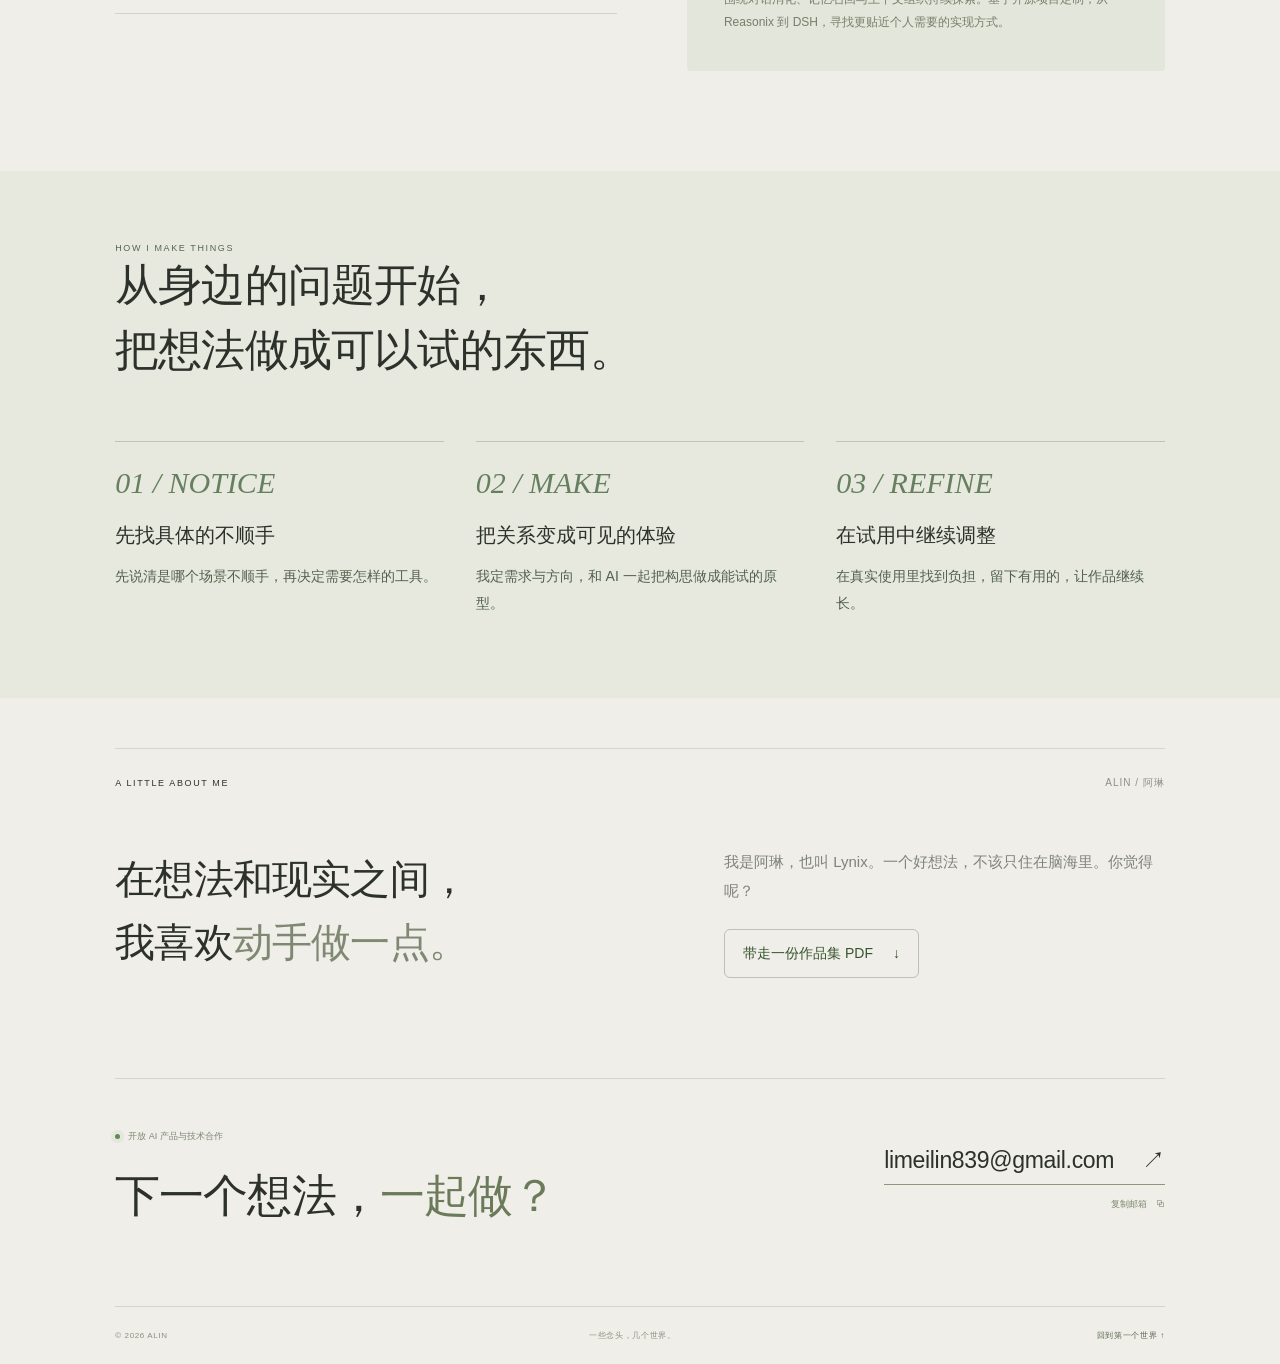
==== commit 6d61938b: "Add bilingual UI (中/EN) and regenerate ZH/EN portfolio PDFs Wire i18n.js with localStorage and ?lang" ====
--- a/index.html
+++ b/index.html
@@ -4,8 +4,8 @@
   <meta charset="UTF-8">
   <meta name="viewport" content="width=device-width, initial-scale=1">
   <meta name="theme-color" content="#19392d">
-  <meta name="description" content="阿琳的产品与交互作品集。探索 HomeMind、自由工作台、Digest、Starity，以及与 AI 一起创造的日常工具。">
-  <title>ALIN · 一些念头，几个世界。</title>
+  <meta name="description" content="阿琳的产品与交互作品集。探索 HomeMind、自由工作台、Digest、Starity，以及与 AI 一起创造的日常工具。" data-i18n-attr="content:meta.description">
+  <title data-i18n="meta.title">ALIN · 一些念头，几个世界。</title>
   <link rel="icon" href="data:image/svg+xml,%3Csvg xmlns='http://www.w3.org/2000/svg' viewBox='0 0 60 60'%3E%3Crect width='60' height='60' rx='18' fill='%2319392d'/%3E%3Cpath d='M30 8v44M8 30h44M14 14l32 32M14 46l32-32' stroke='%23d8efa2' stroke-width='5'/%3E%3C/svg%3E">
   <link rel="stylesheet" href="styles.css">
   <link rel="stylesheet" href="case-study.css">
@@ -14,10 +14,10 @@
   <script src="app.js" defer></script>
 </head>
 <body>
-  <a class="skip-link" href="#homemind">跳到作品</a>
+  <a class="skip-link" href="#homemind" data-i18n="skip">跳到作品</a>
   <header class="site-header">
-    <a href="#homemind" class="brand" aria-label="阿琳作品集首页"><svg viewBox="0 0 40 40" aria-hidden="true"><path d="M20 2v36M2 20h36M7.3 7.3l25.4 25.4M7.3 32.7 32.7 7.3"/></svg><span>ALIN<span class="brand-cn"> / 阿琳</span></span></a>
-    <nav aria-label="主导航"><a href="#homemind">作品 <sup>04</sup></a><a href="#little-things">探索</a><a href="#about">关于与合作 <span>↗</span></a><a class="nav-pdf" href="downloads/ALIN-Portfolio.pdf" download="ALIN-作品集.pdf" aria-label="下载阿琳作品集 PDF">PDF ↓</a></nav>
+    <a href="#homemind" class="brand" aria-label="阿琳作品集首页" data-i18n-attr="aria-label:brand.aria"><svg viewBox="0 0 40 40" aria-hidden="true"><path d="M20 2v36M2 20h36M7.3 7.3l25.4 25.4M7.3 32.7 32.7 7.3"/></svg><span>ALIN<span class="brand-cn"> / 阿琳</span></span></a>
+    <nav aria-label="主导航" data-i18n-attr="aria-label:nav.aria"><a href="#homemind" data-i18n-html="nav.work">作品 <sup>04</sup></a><a href="#little-things" data-i18n="nav.explore">探索</a><a href="#about" data-i18n-html="nav.about">关于与合作 <span>↗</span></a><div class="lang-switch" role="group" aria-label="语言 / Language"><button type="button" data-lang="zh" aria-pressed="true" lang="zh-CN">中</button><i aria-hidden="true">/</i><button type="button" data-lang="en" aria-pressed="false" lang="en">EN</button></div><a class="nav-pdf" data-pdf-link href="downloads/ALIN-Portfolio.pdf" download="ALIN-作品集.pdf" aria-label="下载阿琳作品集 PDF" data-i18n-attr="aria-label:nav.pdf">PDF ↓</a></nav>
   </header>
 
   <main>
@@ -27,17 +27,17 @@
         <div class="project-copy">
           <p class="project-kicker"><span class="index">01 / 04</span><span>AI × EVERYDAY LIFE</span></p>
           <h1 id="home-title" data-drift>Home<span>Mind</span><i class="title-seed" aria-hidden="true">✳</i></h1>
-          <h2>让家，有一点懂你。</h2>
-          <p class="project-description">从一句日常对话，到一次恰好的安排。<br>让家庭助手在生活里，慢慢学会体贴。</p>
-          <button class="case-link" data-case="homemind">走进这个作品 <span class="round-arrow" aria-hidden="true">↗</span></button>
-        </div>
-        <div class="project-stage home-stage" data-parallax aria-label="HomeMind 真实界面预览">
+          <h2 data-i18n="home.subtitle">让家，有一点懂你。</h2>
+          <p class="project-description" data-i18n-html="home.description">从一句日常对话，到一次恰好的安排。<br>让家庭助手在生活里，慢慢学会体贴。</p>
+          <button class="case-link" data-case="homemind" data-i18n-html="case.enter">走进这个作品 <span class="round-arrow" aria-hidden="true">↗</span></button>
+        </div>
+        <div class="project-stage home-stage" data-parallax aria-label="HomeMind 真实界面预览" data-i18n-attr="aria-label:home.stage">
           <div class="home-ring" aria-hidden="true"></div>
-          <button class="phone phone-back" data-zoom="assets/home-growth.png" data-caption="HomeMind · 成长：把反复出现的需要，整理为可以确认的习惯。" aria-label="放大 HomeMind 成长界面"><span class="phone-inner"><img src="assets/home-growth.png" alt="HomeMind 成长页面，展示正在形成和已经学会的清洁习惯" width="430" height="932"></span></button>
-          <button class="phone phone-front" data-zoom="assets/home-front.png" data-caption="HomeMind · 首页：从对话与今日计划开始。" aria-label="放大 HomeMind 首页"><span class="phone-inner"><img src="assets/home-front.png" alt="HomeMind 首页，包含今日计划和与 Rocky 对话的入口" width="430" height="932" fetchpriority="high"></span></button>
-        </div>
-      </div>
-      <div class="world-footer"><a href="#workbench" class="scroll-invite">往下，另一个世界 <span>↓</span></a></div>
+          <button class="phone phone-back" data-zoom="assets/home-growth.png" data-caption="HomeMind · 成长：把反复出现的需要，整理为可以确认的习惯。" aria-label="放大 HomeMind 成长界面" data-i18n-attr="data-caption:home.growth.caption;aria-label:home.growth.zoom"><span class="phone-inner"><img src="assets/home-growth.png" alt="HomeMind 成长页面，展示正在形成和已经学会的清洁习惯" width="430" height="932" data-i18n-attr="alt:home.growth.alt"></span></button>
+          <button class="phone phone-front" data-zoom="assets/home-front.png" data-caption="HomeMind · 首页：从对话与今日计划开始。" aria-label="放大 HomeMind 首页" data-i18n-attr="data-caption:home.front.caption;aria-label:home.front.zoom"><span class="phone-inner"><img src="assets/home-front.png" alt="HomeMind 首页，包含今日计划和与 Rocky 对话的入口" width="430" height="932" fetchpriority="high" data-i18n-attr="alt:home.front.alt"></span></button>
+        </div>
+      </div>
+      <div class="world-footer"><a href="#workbench" class="scroll-invite" data-i18n-html="home.next">往下，另一个世界 <span>↓</span></a></div>
     </section>
 
     <section class="world world-workbench" id="workbench" data-world="1" aria-labelledby="workbench-title">
@@ -46,26 +46,26 @@
         <div class="project-copy">
           <p class="project-kicker"><span class="index">02 / 04</span><span>A SPACE OF YOUR OWN</span></p>
           <h2 class="project-title" id="workbench-title" data-drift>a little<br><em>workspace.</em></h2>
-          <h3>桌面，长成自己的样子。</h3>
-          <p class="project-description">想法、日记、待办，各有一个舒服的位置。<br>把工作空间的决定权，交回自己手里。</p>
-          <button class="case-link" data-case="workbench">走进这个作品 <span class="round-arrow" aria-hidden="true">↗</span></button>
+          <h3 data-i18n="workbench.subtitle">桌面，长成自己的样子。</h3>
+          <p class="project-description" data-i18n-html="workbench.description">想法、日记、待办，各有一个舒服的位置。<br>把工作空间的决定权，交回自己手里。</p>
+          <button class="case-link" data-case="workbench" data-i18n-html="case.enter">走进这个作品 <span class="round-arrow" aria-hidden="true">↗</span></button>
         </div>
         <div class="project-stage desk-stage" data-parallax>
           <div class="desk-window">
             <div class="window-bar"><span class="traffic-lights"><i></i><i></i><i></i></span><span>ALIN'S WORKSPACE</span><span class="window-spark">✧</span></div>
-            <div class="desktop-demo" id="desktop-demo" data-desk-theme="dusk" aria-label="工作台交互片段，可以拖动组件并切换壁纸">
+            <div class="desktop-demo" id="desktop-demo" data-desk-theme="dusk" aria-label="工作台交互片段，可以拖动组件并切换壁纸" data-i18n-attr="aria-label:workbench.stage">
               <div class="desktop-horizon" aria-hidden="true"></div>
-              <div class="desk-widget widget-clock" data-drag style="--x:5%;--y:8%"><button class="drag-handle" aria-label="移动时钟组件，方向键调整位置"><span>◷ 时钟</span><span>⠿</span></button><strong id="live-clock">22:50</strong><p id="live-date">按自己的节奏，开始。</p></div>
-              <div class="desk-widget widget-note" data-drag style="--x:51%;--y:20%"><button class="drag-handle" aria-label="移动便签组件，方向键调整位置"><span>↗ 一个小念头</span><span>⠿</span></button><p>今天，也给好奇心<br>留一个位置。</p><span class="note-sign">take your time.</span></div>
-              <div class="desk-widget widget-todo" data-drag style="--x:19%;--y:48%"><button class="drag-handle" aria-label="移动待办组件，方向键调整位置"><span>☷ 今天的小事</span><span>⠿</span></button><label><input type="checkbox" checked><span>接住一个新想法</span></label><label><input type="checkbox"><span>做出一点小变化</span></label><label><input type="checkbox"><span>留点时间发呆</span></label></div>
-              <div class="desk-theme"><span>换个心情</span><button data-theme="dusk" class="theme-dusk" aria-label="青蓝壁纸" aria-pressed="true"></button><button data-theme="plum" class="theme-plum" aria-label="暮紫壁纸" aria-pressed="false"></button><button data-theme="forest" class="theme-forest" aria-label="森林壁纸" aria-pressed="false"></button></div>
-              <button class="desk-reset" type="button" aria-label="重置桌面组件位置">↺</button>
+              <div class="desk-widget widget-clock" data-drag style="--x:5%;--y:8%"><button class="drag-handle" aria-label="移动时钟组件，方向键调整位置" data-i18n-attr="aria-label:desk.clock.aria"><span data-i18n="desk.clock">◷ 时钟</span><span>⠿</span></button><strong id="live-clock">22:50</strong><p id="live-date" data-i18n="desk.start">按自己的节奏，开始。</p></div>
+              <div class="desk-widget widget-note" data-drag style="--x:51%;--y:20%"><button class="drag-handle" aria-label="移动便签组件，方向键调整位置" data-i18n-attr="aria-label:desk.note.aria"><span data-i18n="desk.note.label">↗ 一个小念头</span><span>⠿</span></button><p data-i18n-html="desk.note">今天，也给好奇心<br>留一个位置。</p><span class="note-sign">take your time.</span></div>
+              <div class="desk-widget widget-todo" data-drag style="--x:19%;--y:48%"><button class="drag-handle" aria-label="移动待办组件，方向键调整位置" data-i18n-attr="aria-label:desk.todo.aria"><span data-i18n="desk.todo.label">☷ 今天的小事</span><span>⠿</span></button><label><input type="checkbox" checked><span data-i18n="desk.todo1">接住一个新想法</span></label><label><input type="checkbox"><span data-i18n="desk.todo2">做出一点小变化</span></label><label><input type="checkbox"><span data-i18n="desk.todo3">留点时间发呆</span></label></div>
+              <div class="desk-theme"><span data-i18n="desk.mood">换个心情</span><button data-theme="dusk" class="theme-dusk" aria-label="青蓝壁纸" aria-pressed="true" data-i18n-attr="aria-label:desk.theme.dusk"></button><button data-theme="plum" class="theme-plum" aria-label="暮紫壁纸" aria-pressed="false" data-i18n-attr="aria-label:desk.theme.plum"></button><button data-theme="forest" class="theme-forest" aria-label="森林壁纸" aria-pressed="false" data-i18n-attr="aria-label:desk.theme.forest"></button></div>
+              <button class="desk-reset" type="button" aria-label="重置桌面组件位置" data-i18n-attr="aria-label:desk.reset">↺</button>
             </div>
           </div>
-          <button class="real-shot" data-zoom="assets/workbench-desktop.png" data-caption="阿琳工作台 · 日常桌面实际截图。" aria-label="查看工作台实际桌面截图"><img src="assets/workbench-desktop.png" alt="阿琳工作台日常桌面实际截图" width="2559" height="1599" loading="lazy"><span>查看实图 <b>↗</b></span></button>
-        </div>
-      </div>
-      <div class="world-footer"><a href="#digest" class="scroll-invite">接着，看想法如何落地 <span>↓</span></a></div>
+          <button class="real-shot" data-zoom="assets/workbench-desktop.png" data-caption="阿琳工作台 · 日常桌面实际截图。" aria-label="查看工作台实际桌面截图" data-i18n-attr="data-caption:workbench.shot.caption;aria-label:workbench.shot.aria"><img src="assets/workbench-desktop.png" alt="阿琳工作台日常桌面实际截图" width="2559" height="1599" loading="lazy" data-i18n-attr="alt:workbench.shot.alt"><span data-i18n-html="workbench.shot.label">查看实图 <b>↗</b></span></button>
+        </div>
+      </div>
+      <div class="world-footer"><a href="#digest" class="scroll-invite" data-i18n-html="workbench.next">接着，看想法如何落地 <span>↓</span></a></div>
     </section>
 
     <section class="world world-digest" id="digest" data-world="2" aria-labelledby="digest-title">
@@ -74,23 +74,23 @@
         <div class="project-copy">
           <p class="project-kicker"><span class="index">03 / 04</span><span>THOUGHTS INTO MOTION</span></p>
           <h2 class="project-title" id="digest-title" data-drift>Digest<span class="title-period">.</span></h2>
-          <h3>让想法，一步步落地。</h3>
-          <p class="project-description">消化、执行、沉淀。<br>让一件事的来处、进展和结果，都看得见。</p>
-          <button class="case-link" data-case="digest">走进这个作品 <span class="round-arrow" aria-hidden="true">↗</span></button>
+          <h3 data-i18n="digest.subtitle">让想法，一步步落地。</h3>
+          <p class="project-description" data-i18n-html="digest.description">消化、执行、沉淀。<br>让一件事的来处、进展和结果，都看得见。</p>
+          <button class="case-link" data-case="digest" data-i18n-html="case.enter">走进这个作品 <span class="round-arrow" aria-hidden="true">↗</span></button>
         </div>
         <div class="project-stage digest-stage" data-parallax>
           <div class="board-window">
             <div class="window-bar"><span class="traffic-lights"><i></i><i></i><i></i></span><span>DIGEST / FROM SKETCH TO SCREEN</span><span>↗</span></div>
             <div class="comparison" style="--split:43%">
-              <img class="comparison-image" src="assets/digest-draft.png" alt="Digest 看板早期界面草图" width="1479" height="868" loading="lazy">
-              <img class="comparison-image comparison-after" src="assets/digest-interface.png" alt="Digest 实际界面，展示消化区、执行区和沉淀区" width="2559" height="1506" loading="lazy">
-              <span class="compare-label before-label">草图</span><span class="compare-label after-label">实现</span><span class="compare-line" aria-hidden="true"><span>↔</span></span>
-              <input class="compare-range" type="range" min="0" max="100" value="43" aria-label="对比草图与实现，左右拖动调整">
+              <img class="comparison-image" src="assets/digest-draft.png" alt="Digest 看板早期界面草图" width="1479" height="868" loading="lazy" data-i18n-attr="alt:digest.sketch.alt">
+              <img class="comparison-image comparison-after" src="assets/digest-interface.png" alt="Digest 实际界面，展示消化区、执行区和沉淀区" width="2559" height="1506" loading="lazy" data-i18n-attr="alt:digest.built.alt">
+              <span class="compare-label before-label" data-i18n="digest.sketch">草图</span><span class="compare-label after-label" data-i18n="digest.built">实现</span><span class="compare-line" aria-hidden="true"><span>↔</span></span>
+              <input class="compare-range" type="range" min="0" max="100" value="43" aria-label="对比草图与实现，左右拖动调整" data-i18n-attr="aria-label:digest.compare">
             </div>
           </div>
         </div>
       </div>
-      <div class="world-footer"><a href="#starity" class="scroll-invite">接着，和小纪留下一点微光 <span>↓</span></a></div>
+      <div class="world-footer"><a href="#starity" class="scroll-invite" data-i18n-html="digest.next">接着，和小纪留下一点微光 <span>↓</span></a></div>
     </section>
 
     <section class="world world-starity" id="starity" data-world="3" aria-labelledby="starity-title">
@@ -99,34 +99,34 @@
         <div class="project-copy">
           <p class="project-kicker"><span class="index">04 / 04</span><span>A LITTLE CONTINUITY</span></p>
           <h2 class="project-title" id="starity-title" data-drift>Starity<span class="starity-spark" aria-hidden="true">✧</span></h2>
-          <h3>和小纪，把日常留成微光。</h3>
-          <p class="project-description">回看发生过的事，留下下一步，找回曾经的对话。<br>也让这个入口，长成自己喜欢的样子。</p>
-          <button class="case-link" data-case="starity">走进这个作品 <span class="round-arrow" aria-hidden="true">↗</span></button>
-        </div>
-        <div class="project-stage starity-stage" data-parallax aria-label="Starity 手机真实界面">
-          <button class="phone phone-back" data-zoom="assets/starity-workshop.jpg" data-caption="Starity · 谷子框装扮工坊，阿琳提供的手机实拍。" aria-label="放大 Starity 装扮工坊"><span class="phone-inner"><img src="assets/starity-workshop.jpg" alt="Starity 谷子框装扮工坊的手机实拍" width="573" height="1280" loading="lazy"></span></button>
-          <button class="phone phone-front" data-zoom="assets/starity-timeline.jpg" data-caption="Starity · 日常时间线，阿琳提供的手机实拍。" aria-label="放大 Starity 时间线"><span class="phone-inner"><img src="assets/starity-timeline.jpg" alt="Starity 时间线的手机实拍" width="573" height="1280" loading="lazy"></span></button>
-        </div>
-      </div>
-      <div class="world-footer"><a href="#little-things" class="scroll-invite">再去一间小屋坐坐 <span>↓</span></a></div>
+          <h3 data-i18n="starity.subtitle">和小纪，把日常留成微光。</h3>
+          <p class="project-description" data-i18n-html="starity.description">回看发生过的事，留下下一步，找回曾经的对话。<br>也让这个入口，长成自己喜欢的样子。</p>
+          <button class="case-link" data-case="starity" data-i18n-html="case.enter">走进这个作品 <span class="round-arrow" aria-hidden="true">↗</span></button>
+        </div>
+        <div class="project-stage starity-stage" data-parallax aria-label="Starity 手机真实界面" data-i18n-attr="aria-label:starity.stage">
+          <button class="phone phone-back" data-zoom="assets/starity-workshop.jpg" data-caption="Starity · 谷子框装扮工坊，阿琳提供的手机实拍。" aria-label="放大 Starity 装扮工坊" data-i18n-attr="data-caption:starity.workshop.caption;aria-label:starity.workshop.zoom"><span class="phone-inner"><img src="assets/starity-workshop.jpg" alt="Starity 谷子框装扮工坊的手机实拍" width="573" height="1280" loading="lazy" data-i18n-attr="alt:starity.workshop.alt"></span></button>
+          <button class="phone phone-front" data-zoom="assets/starity-timeline.jpg" data-caption="Starity · 日常时间线，阿琳提供的手机实拍。" aria-label="放大 Starity 时间线" data-i18n-attr="data-caption:starity.timeline.caption;aria-label:starity.timeline.zoom"><span class="phone-inner"><img src="assets/starity-timeline.jpg" alt="Starity 时间线的手机实拍" width="573" height="1280" loading="lazy" data-i18n-attr="alt:starity.timeline.alt"></span></button>
+        </div>
+      </div>
+      <div class="world-footer"><a href="#little-things" class="scroll-invite" data-i18n-html="starity.next">再去一间小屋坐坐 <span>↓</span></a></div>
     </section>
 
     <section class="little-section naituan-section" id="little-things" aria-labelledby="little-title">
       <div class="naituan-layout">
         <div class="naituan-copy" data-reveal>
           <p class="eyebrow">A LITTLE WORLD, SHARED</p>
-          <h2 id="little-title" data-drift>一间小屋，<em>很多人来过。</em></h2>
-          <h3>奶团小屋</h3>
-          <p class="naituan-description">和一只白色小熊猫一起，布置小屋、玩几局小游戏。<br>没有教程，也不催促，只想让人回来时，被轻轻接住。</p>
+          <h2 id="little-title" data-drift data-i18n-html="naituan.title">一间小屋，<em>很多人来过。</em></h2>
+          <h3 data-i18n="naituan.name">奶团小屋</h3>
+          <p class="naituan-description" data-i18n-html="naituan.description">和一只白色小熊猫一起，布置小屋、玩几局小游戏。<br>没有教程，也不催促，只想让人回来时，被轻轻接住。</p>
           <dl class="naituan-stats">
-            <div><dt>人玩过</dt><dd>3.2<small>万</small></dd></div>
-            <div><dt>次浏览</dt><dd>3.8<small>万</small></dd></div>
-            <div><dt>赞与收藏</dt><dd>4400<small>+</small></dd></div>
+            <div><dt data-i18n="naituan.stat1.label">人玩过</dt><dd data-i18n-html="naituan.stat1.value">3.2<small>万</small></dd></div>
+            <div><dt data-i18n="naituan.stat2.label">次浏览</dt><dd data-i18n-html="naituan.stat2.value">3.8<small>万</small></dd></div>
+            <div><dt data-i18n="naituan.stat3.label">赞与收藏</dt><dd data-i18n-html="naituan.stat3.value">4400<small>+</small></dd></div>
           </dl>
-          <p class="naituan-source">小红书笔记与小工具数据 · 2026 年 10 月</p>
+          <p class="naituan-source" data-i18n="naituan.source">小红书笔记与小工具数据 · 2026 年 10 月</p>
           <div class="naituan-links">
-            <a class="naituan-play" href="https://starity777-byte.github.io/naituan/" target="_blank" rel="noopener">去小屋看看 <span class="round-arrow" aria-hidden="true">↗</span></a>
-            <a class="naituan-repo" href="https://github.com/starity777-byte/naituan" target="_blank" rel="noopener">开源仓库 ↗</a>
+            <a class="naituan-play" href="https://starity777-byte.github.io/naituan/" target="_blank" rel="noopener" data-i18n-html="naituan.play">去小屋看看 <span class="round-arrow" aria-hidden="true">↗</span></a>
+            <a class="naituan-repo" href="https://github.com/starity777-byte/naituan" target="_blank" rel="noopener" data-i18n="naituan.repo">开源仓库 ↗</a>
           </div>
         </div>
         <figure class="naituan-stage" data-explode data-reveal>
@@ -142,64 +142,64 @@
                 <img class="d-catbed" src="assets/naituan/cat-bed.webp" alt="">
               </div>
               <div class="layer layer-cat" style="--i:2">
-                <span class="ui-bubble">今天也是好奶团！</span>
+                <span class="ui-bubble" data-i18n="naituan.bubble">今天也是好奶团！</span>
                 <img class="d-cat" src="assets/naituan/naituan.webp" alt="">
                 <img class="d-flower" src="assets/naituan/flower.webp" alt="">
               </div>
               <div class="layer layer-ui" style="--i:3">
                 <span class="ui-paw"></span>
-                <span class="ui-pills"><i>鱼 3991</i><i>晶 5</i></span>
+                <span class="ui-pills"><i data-i18n="naituan.fish">鱼 3991</i><i data-i18n="naituan.gem">晶 5</i></span>
                 <span class="ui-rings"><i></i><i></i><i></i></span>
-                <span class="ui-nav"><b>窝</b><i>生活</i><i>我的</i></span>
+                <span class="ui-nav"><b data-i18n="naituan.nav.den">窝</b><i data-i18n="naituan.nav.life">生活</i><i data-i18n="naituan.nav.me">我的</i></span>
               </div>
             </div>
           </div>
           <ol class="explode-labels">
-            <li style="--i:3"><b>界面</b><span>入口大多收起来</span></li>
-            <li style="--i:2"><b>奶团</b><span>动作与回应</span></li>
-            <li style="--i:1"><b>家具</b><span>可以自由摆放</span></li>
-            <li style="--i:0"><b>房间</b><span>手绘底图</span></li>
+            <li style="--i:3"><b data-i18n="naituan.layer.ui">界面</b><span data-i18n="naituan.layer.ui.note">入口大多收起来</span></li>
+            <li style="--i:2"><b data-i18n="naituan.layer.cat">奶团</b><span data-i18n="naituan.layer.cat.note">动作与回应</span></li>
+            <li style="--i:1"><b data-i18n="naituan.layer.furniture">家具</b><span data-i18n="naituan.layer.furniture.note">可以自由摆放</span></li>
+            <li style="--i:0"><b data-i18n="naituan.layer.room">房间</b><span data-i18n="naituan.layer.room.note">手绘底图</span></li>
           </ol>
           <figcaption class="explode-caption">
-            <button type="button" class="explode-toggle" aria-pressed="false">合起来看</button>
-            <button type="button" class="explode-shot" data-zoom="assets/naituan-home.jpg" data-caption="奶团小屋 · 窝，奶团坐在软垫上打招呼。">实机截图 <span aria-hidden="true">↗</span></button>
+            <button type="button" class="explode-toggle" aria-pressed="false" data-i18n="naituan.toggle">合起来看</button>
+            <button type="button" class="explode-shot" data-zoom="assets/naituan-home.jpg" data-caption="奶团小屋 · 窝，奶团坐在软垫上打招呼。" data-i18n-html="naituan.shot" data-i18n-attr="data-caption:naituan.shot.caption">实机截图 <span aria-hidden="true">↗</span></button>
           </figcaption>
         </figure>
       </div>
     </section>
 
     <section class="lab-section" id="lab" aria-labelledby="lab-title">
-      <div class="lab-heading" data-reveal><p class="eyebrow">THE ONGOING EXPLORATIONS</p><h2 id="lab-title" data-drift>好奇心，<em>还在继续。</em></h2><p>一些从自己身边长出来的 AI 与工具实验。</p></div>
+      <div class="lab-heading" data-reveal><p class="eyebrow">THE ONGOING EXPLORATIONS</p><h2 id="lab-title" data-drift data-i18n-html="lab.title">好奇心，<em>还在继续。</em></h2><p data-i18n="lab.intro">一些从自己身边长出来的 AI 与工具实验。</p></div>
       <div class="lab-layout" data-reveal>
-        <div class="lab-list" role="tablist" aria-label="更多项目">
-          <button id="lab-tab-stone" class="lab-item is-selected" role="tab" aria-selected="true" aria-controls="lab-detail" data-lab="stone"><span>01</span><strong>Stone <small>石头</small></strong><b>↗</b></button>
-          <button id="lab-tab-xiaopi" class="lab-item" role="tab" aria-selected="false" aria-controls="lab-detail" data-lab="xiaopi" tabindex="-1"><span>02</span><strong>Xiaopi <small>小屁</small></strong><b>↗</b></button>
-        </div>
-        <div class="lab-detail" id="lab-detail" role="tabpanel" aria-labelledby="lab-tab-stone" tabindex="0"><p class="eyebrow" id="lab-type">AN AI WITH CONTINUITY</p><h3 id="lab-detail-title">每次重新开始，<br>也能接住过去的自己。</h3><p id="lab-description">围绕对话消化、记忆召回与上下文组织持续探索。基于开源项目定制，从 Reasonix 到 DSH，寻找更贴近个人需要的实现方式。</p></div>
+        <div class="lab-list" role="tablist" aria-label="更多项目" data-i18n-attr="aria-label:lab.list">
+          <button id="lab-tab-stone" class="lab-item is-selected" role="tab" aria-selected="true" aria-controls="lab-detail" data-lab="stone"><span>01</span><strong>Stone <small data-i18n="lab.stone.gloss">石头</small></strong><b>↗</b></button>
+          <button id="lab-tab-xiaopi" class="lab-item" role="tab" aria-selected="false" aria-controls="lab-detail" data-lab="xiaopi" tabindex="-1"><span>02</span><strong>Xiaopi <small data-i18n="lab.xiaopi.gloss">小屁</small></strong><b>↗</b></button>
+        </div>
+        <div class="lab-detail" id="lab-detail" role="tabpanel" aria-labelledby="lab-tab-stone" tabindex="0"><p class="eyebrow" id="lab-type">AN AI WITH CONTINUITY</p><h3 id="lab-detail-title" data-i18n-html="lab.detail.title">每次重新开始，<br>也能接住过去的自己。</h3><p id="lab-description" data-i18n="lab.detail.description">围绕对话消化、记忆召回与上下文组织持续探索。基于开源项目定制，从 Reasonix 到 DSH，寻找更贴近个人需要的实现方式。</p></div>
       </div>
     </section>
 
     <section class="process-strip" id="approach" aria-labelledby="approach-title">
-      <div class="process-heading" data-reveal><p class="eyebrow">HOW I MAKE THINGS</p><h2 id="approach-title" data-drift>从身边的问题开始，<br>把想法做成可以试的东西。</h2></div>
+      <div class="process-heading" data-reveal><p class="eyebrow">HOW I MAKE THINGS</p><h2 id="approach-title" data-drift data-i18n-html="process.title">从身边的问题开始，<br>把想法做成可以试的东西。</h2></div>
       <div class="process-grid" data-reveal>
-        <article><span class="process-number">01 / NOTICE</span><h3>先找具体的不顺手</h3><p>先说清是哪个场景不顺手，再决定需要怎样的工具。</p></article>
-        <article><span class="process-number">02 / MAKE</span><h3>把关系变成可见的体验</h3><p>我定需求与方向，和 AI 一起把构思做成能试的原型。</p></article>
-        <article><span class="process-number">03 / REFINE</span><h3>在试用中继续调整</h3><p>在真实使用里找到负担，留下有用的，让作品继续长。</p></article>
+        <article><span class="process-number">01 / NOTICE</span><h3 data-i18n="process.1.title">先找具体的不顺手</h3><p data-i18n="process.1.body">先说清是哪个场景不顺手，再决定需要怎样的工具。</p></article>
+        <article><span class="process-number">02 / MAKE</span><h3 data-i18n="process.2.title">把关系变成可见的体验</h3><p data-i18n="process.2.body">我定需求与方向，和 AI 一起把构思做成能试的原型。</p></article>
+        <article><span class="process-number">03 / REFINE</span><h3 data-i18n="process.3.title">在试用中继续调整</h3><p data-i18n="process.3.body">在真实使用里找到负担，留下有用的，让作品继续长。</p></article>
       </div>
     </section>
 
     <section class="about-section" id="about" aria-labelledby="about-title">
       <div class="about-top"><p class="eyebrow">A LITTLE ABOUT ME</p><span>ALIN / 阿琳</span></div>
-      <div class="about-content" data-reveal><h2 id="about-title" data-drift>在想法和现实之间，<br>我喜欢<span>动手做一点。</span></h2><div><p>我是阿琳，也叫 Lynix。一个好想法，不该只住在脑海里。你觉得呢？</p><div class="case-download"><a href="downloads/ALIN-Portfolio.pdf" download="ALIN-作品集.pdf">带走一份作品集 PDF <span aria-hidden="true">↓</span></a></div></div></div>
-      <div class="contact-block" data-reveal><div><span class="availability"><i></i> 开放 AI 产品与技术合作</span><h3>下一个想法，<em>一起做？</em></h3></div><div class="contact-actions"><a href="mailto:limeilin839@gmail.com" class="email-link">limeilin839@gmail.com <span>↗</span></a><button type="button" id="copy-email">复制邮箱 <span>⧉</span></button><span id="copy-status" role="status" aria-live="polite"></span></div></div>
-      <footer><span>© 2026 ALIN</span><span>一些念头，几个世界。</span><a href="#homemind">回到第一个世界 ↑</a></footer>
+      <div class="about-content" data-reveal><h2 id="about-title" data-drift data-i18n-html="about.title">在想法和现实之间，<br>我喜欢<span>动手做一点。</span></h2><div><p data-i18n="about.body">我是阿琳，也叫 Lynix。一个好想法，不该只住在脑海里。你觉得呢？</p><div class="case-download"><a data-pdf-link href="downloads/ALIN-Portfolio.pdf" download="ALIN-作品集.pdf" data-i18n-html="about.pdf">带走一份作品集 PDF <span aria-hidden="true">↓</span></a></div></div></div>
+      <div class="contact-block" data-reveal><div><span class="availability" data-i18n-html="contact.availability"><i></i> 开放 AI 产品与技术合作</span><h3 data-i18n-html="contact.title">下一个想法，<em>一起做？</em></h3></div><div class="contact-actions"><a href="mailto:limeilin839@gmail.com" class="email-link">limeilin839@gmail.com <span>↗</span></a><button type="button" id="copy-email" data-i18n-html="contact.copy">复制邮箱 <span>⧉</span></button><span id="copy-status" role="status" aria-live="polite"></span></div></div>
+      <footer><span>© 2026 ALIN</span><span data-i18n="footer.tagline">一些念头，几个世界。</span><a href="#homemind" data-i18n="footer.back">回到第一个世界 ↑</a></footer>
     </section>
   </main>
 
-  <nav class="world-switcher" aria-label="切换作品"><a href="#homemind" class="is-current" aria-current="location"><span>01</span><b>HomeMind</b></a><a href="#workbench"><span>02</span><b>工作台</b></a><a href="#digest"><span>03</span><b>Digest</b></a><a href="#starity"><span>04</span><b>Starity</b></a><span class="switcher-progress"><i></i></span></nav>
+  <nav class="world-switcher" aria-label="切换作品" data-i18n-attr="aria-label:switcher.aria"><a href="#homemind" class="is-current" aria-current="location"><span>01</span><b>HomeMind</b></a><a href="#workbench"><span>02</span><b data-i18n="switcher.workbench">工作台</b></a><a href="#digest"><span>03</span><b>Digest</b></a><a href="#starity"><span>04</span><b>Starity</b></a><span class="switcher-progress"><i></i></span></nav>
   <div class="pointer-label" aria-hidden="true">VIEW ↗</div>
-  <dialog id="case-dialog" class="case-dialog" aria-labelledby="case-title"><div class="case-topbar"><a href="#homemind" class="case-brand" data-close>ALIN / SELECTED WORK</a><button class="close-button" data-close aria-label="关闭项目详情">返回作品 <span>×</span></button></div><div id="case-content"></div></dialog>
-  <dialog id="lightbox" class="lightbox" aria-label="作品图片大图"><button class="lightbox-close" type="button" aria-label="关闭大图">关闭 ×</button><img id="lightbox-image" alt=""><p id="lightbox-caption"></p></dialog>
+  <dialog id="case-dialog" class="case-dialog" aria-labelledby="case-title"><div class="case-topbar"><a href="#homemind" class="case-brand" data-close>ALIN / SELECTED WORK</a><button class="close-button" data-close aria-label="关闭项目详情" data-i18n-html="case.close" data-i18n-attr="aria-label:case.close.aria">返回作品 <span>×</span></button></div><div id="case-content"></div></dialog>
+  <dialog id="lightbox" class="lightbox" aria-label="作品图片大图" data-i18n-attr="aria-label:lightbox.aria"><button class="lightbox-close" type="button" aria-label="关闭大图" data-i18n="lightbox.close" data-i18n-attr="aria-label:lightbox.close.aria">关闭 ×</button><img id="lightbox-image" alt=""><p id="lightbox-caption"></p></dialog>
+  <script src="i18n.js"></script>
 </body>
 </html>
-
--- a/styles.css
+++ b/styles.css
@@ -21,3 +21,11 @@
 @media(max-width:760px){:root{scroll-padding-top:0}.site-header{height:69px;padding:0 6vw}.brand{font-size:18px;gap:9px}.brand svg{width:24px;height:24px}.brand-cn{font-size:10px;margin-left:5px}.site-header nav{gap:20px;font-size:10px}.site-header nav a:first-child{display:none}.site-header nav span{display:none}.world{padding:107px 7vw 99px;min-height:100svh}.world-content{min-height:0;display:flex;flex-direction:column;gap:35px;align-items:stretch}.project-copy{padding:0}.project-kicker{font-size:8px;margin-bottom:18px;gap:18px}.project-copy h1,.project-title{font-size:clamp(62px,14vw,94px);margin-bottom:17px;max-width:100%;letter-spacing:-.055em}.title-seed{font-size:20px;right:-27px}.project-copy h2:not(.project-title),.project-copy h3{font-size:20px;margin-bottom:10px}.project-description{font-size:11px;line-height:1.9}.project-tags{margin-top:16px;gap:7px}.project-tags span{font-size:8px;padding:4px 8px}.case-link{font-size:10px;margin-top:18px;gap:18px}.round-arrow{width:32px;height:32px;font-size:17px}.film-link{position:absolute;right:0;bottom:6px;margin:0;font-size:9px;gap:7px}.film-link small{font-size:6px}.play-icon{width:29px;height:24px}.project-stage{height:380px;min-height:0;perspective:900px}.phone{width:clamp(147px,36vw,200px);padding:5px;border-radius:25px}.phone-inner{border-radius:20px}.phone-front{left:13%;top:5%;transform:rotate(-9deg)}.phone-back{right:4%;top:-2%;transform:rotate(10deg) scale(.9)}.home-stage{margin-top:4px}.home-ring{width:110%;left:-3%;top:-10%}.floating-caption{bottom:5%;right:0;padding:11px 15px;font-size:9px;gap:9px;box-shadow:0 10px 25px #0002}.mini-flower{font-size:28px}.scene-label{font-size:11px}.label-home{top:-5%;right:0;transform:rotate(5deg)}.home-stage .stage-note{bottom:-8px;font-size:7px;left:9%}.world-footer{left:7vw;right:7vw;bottom:80px;font-size:7px}.world-footer>span{max-width:160px}.scroll-invite{gap:8px;font-size:8px}.scroll-invite>span{font-size:14px}.world-switcher{bottom:17px;max-width:94vw;white-space:nowrap}.world-switcher a{padding:10px 13px;gap:7px;font-size:9px}.world-switcher a>span{font-size:7px}.world-word{font-size:21vw;bottom:4%;opacity:.035}.world-workbench .world-content{gap:48px}.world-workbench .project-title{font-size:clamp(58px,13vw,82px);line-height:.95;margin-bottom:18px}.world-workbench .project-title br{display:none}.world-workbench .project-title em{display:block}.interaction-hint{font-size:9px;margin-top:18px}.desk-stage{height:335px;min-height:0;padding-bottom:30px}.desk-window{width:106%;margin-left:-3%;transform:rotate(-3deg)}.desktop-demo{height:245px}.window-bar{font-size:6px;height:26px;padding:0 10px}.widget-clock{width:104px}.widget-clock strong{font-size:27px}.widget-clock p{font-size:6px}.drag-handle{font-size:7px;padding-bottom:9px}.widget-note{width:133px}.widget-note>p{font-size:12px}.note-sign{font-size:10px}.widget-todo{width:171px}.widget-todo label{font-size:8px;margin-top:7px}.desk-widget{border-radius:9px;padding:8px 10px 10px}.desk-theme{right:10px;bottom:11px;gap:6px}.desk-theme>span{display:none}.desk-theme button{width:12px;height:12px}.desk-reset{font-size:19px;bottom:7px}.demo-label{bottom:14px;font-size:5px}.real-shot{width:111px;bottom:-2%;right:0;border-width:3px}.real-shot>span{font-size:6px;padding:5px}.label-desk{top:-6%;left:7%}.desk-stage .stage-note{font-size:7px;left:0;bottom:0}.world-digest .project-title{font-size:clamp(80px,21vw,115px)}.digest-stage{height:295px;padding-bottom:42px}.board-window{width:110%;margin-left:-4%;transform:rotate(3deg)}.label-digest{top:-2%;right:5%}.flow-path{bottom:0;left:6%;right:3%;gap:6px}.flow-path span{font-size:9px;padding:7px 13px}.flow-path b{font-size:17px}.compare-label{top:8px;padding:5px 7px;font-size:7px}.before-label{left:8px}.after-label{right:8px}.compare-line>span{width:29px;height:29px;font-size:16px}.digest-stage .stage-note{bottom:-33px;left:24%;font-size:7px}.lab-section,.about-section{padding-left:7vw;padding-right:7vw}.lab-section{padding-top:76px;padding-bottom:45px}.lab-heading>h2{font-size:30px;margin-top:18px}.lab-heading>p:last-child{font-size:11px}.eyebrow{font-size:8px}.lab-layout{grid-template-columns:1fr;gap:25px;margin-top:33px}.lab-item{padding-top:20px;padding-bottom:20px;grid-template-columns:22px 1fr auto 21px}.lab-item>span:nth-last-child(2){display:block;font-size:7px}.lab-item>strong{font-size:26px}.lab-item strong small{font-size:10px}.lab-detail{padding:29px;min-height:300px}.lab-detail h3{font-size:21px;margin-top:24px}.lab-detail>p:not(.eyebrow):not(.lab-status){font-size:11px}.about-section{padding-top:25px}.about-content{grid-template-columns:1fr;gap:25px;margin-top:36px}.about-content h2{font-size:27px}.about-content p{font-size:11px}.about-skills{margin-top:20px}.contact-block{margin-top:52px;padding:36px 0 49px;align-items:flex-start;flex-direction:column;gap:30px}.contact-block h3{font-size:30px;margin-top:18px}.contact-actions{text-align:left}.email-link{font-size:20px}.contact-actions #copy-status{left:0;right:auto}.about-section footer{font-size:7px;gap:12px;padding:21px 0 26px}.about-section footer>span:nth-child(2){display:none}.pointer-label{display:none}.case-topbar{padding:20px 6vw}.case-brand{font-size:8px}.close-button{font-size:9px;gap:10px}.case-hero{padding:42px 7vw 33px}.case-hero h2{font-size:57px}.case-hero h3{font-size:19px}.case-intro{grid-template-columns:1fr;gap:20px;margin-top:25px}.case-intro>p{font-size:12px}.case-facts{gap:15px;margin:0}.case-facts dd{font-size:10px}.case-visual{margin:0 5vw 30px}.case-phones{padding:30px 3%;gap:3%}.case-phones button{width:30%;padding:3px;border-radius:12px}.case-phones img{border-radius:9px}.case-block{grid-template-columns:1fr;gap:21px;margin:37px auto;padding:0 7vw}.case-block h3{font-size:23px;margin-top:10px}.case-block p{font-size:12px}.case-next{margin-top:43px;padding-bottom:35px}.case-next strong{font-size:31px}.lightbox p{font-size:10px}.lightbox-close,.film-close{top:18px}.film-dialog{padding-left:0;padding-right:0}.film-dialog p{padding:0 5vw}}
 @media(max-width:360px){.brand-cn{display:none}.world{padding-left:6vw;padding-right:6vw}.project-copy h1{font-size:57px}.project-stage{height:338px}.phone{width:139px}.floating-caption{font-size:8px;right:-4%;bottom:0}.world-footer>span{max-width:125px;font-size:6px}.desk-stage{height:315px}.widget-note{width:122px}.widget-todo{width:156px}.digest-stage{height:270px}}
 @media(prefers-reduced-motion:reduce){:root{scroll-behavior:auto}*,*:before,*:after{animation:none!important;transition:none!important}.project-stage{transform:none!important;will-change:auto}.phone-front{transform:rotate(-7deg)}.pointer-label{display:none}}
+/* Lang toggle uses button/i, not span, so the ≤760px rule that hides nav spans leaves it visible. */
+.site-header nav a,.lang-switch{white-space:nowrap}.lang-switch{display:inline-flex;align-items:center;gap:.4em;color:inherit;font-size:inherit;letter-spacing:inherit}
+.lang-switch button{padding:10px 0;opacity:.5;color:inherit;font-size:inherit;letter-spacing:inherit;line-height:inherit}
+.lang-switch button[aria-pressed="true"]{opacity:1}
+.lang-switch button:hover{opacity:.72}
+.lang-switch button[aria-pressed="true"]:hover{opacity:1}
+.lang-switch i{font-style:normal;opacity:.45}
+@media(max-width:400px){html[lang="en"] .site-header{padding-left:3.5vw;padding-right:3.5vw}html[lang="en"] .site-header nav{gap:8px;letter-spacing:.01em}html[lang="en"] .lang-switch{gap:.28em}}
